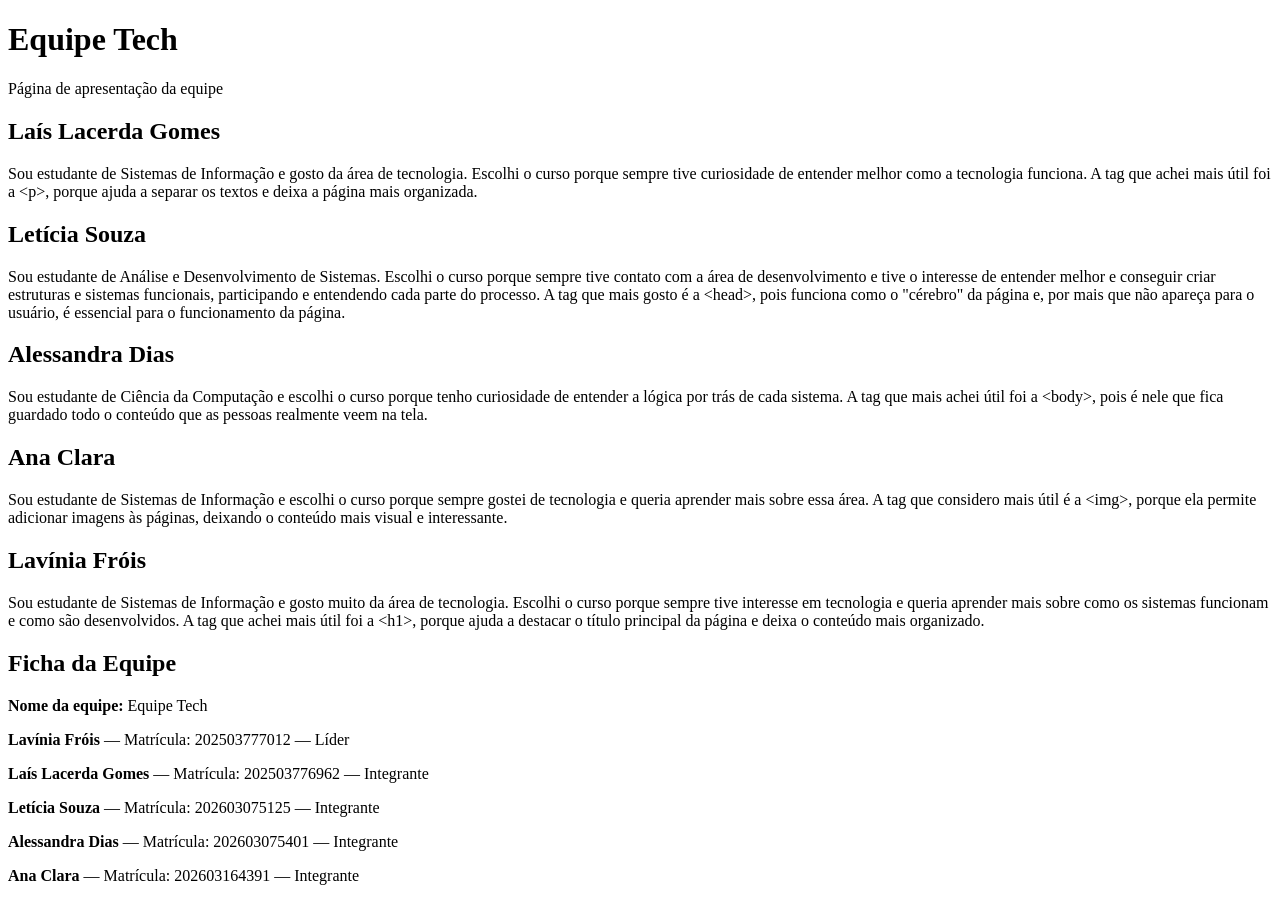
==== frontend/index.html @ a51da6d5 "Add HTML structure for team presentation page This file contains the HTML structure for the 'Equipe " ====
<!DOCTYPE html>
<html lang="pt-BR">
<head>
    <meta charset="UTF-8">
    <title>Equipe Tech</title>
</head>

<body>

    <header>
        <h1>Equipe Tech</h1>
        <p>Página de apresentação da equipe</p>
    </header>

    <main>

        <section>
            <h2>Laís Lacerda Gomes</h2>
            <p>
                Sou estudante de Sistemas de Informação e gosto da área de tecnologia.
                Escolhi o curso porque sempre tive curiosidade de entender melhor como
                a tecnologia funciona. A tag que achei mais útil foi a &lt;p&gt;, porque
                ajuda a separar os textos e deixa a página mais organizada.
            </p>
        </section>

        <section>
            <h2>Letícia Souza</h2>
            <p>
                Sou estudante de Análise e Desenvolvimento de Sistemas. Escolhi o curso
                porque sempre tive contato com a área de desenvolvimento e tive o interesse
                de entender melhor e conseguir criar estruturas e sistemas funcionais,
                participando e entendendo cada parte do processo. A tag que mais gosto é
                a &lt;head&gt;, pois funciona como o "cérebro" da página e, por mais que
                não apareça para o usuário, é essencial para o funcionamento da página.
            </p>
        </section>

        <section>
            <h2>Alessandra Dias</h2>
            <p>
                Sou estudante de Ciência da Computação e escolhi o curso porque tenho
                curiosidade de entender a lógica por trás de cada sistema. A tag que
                mais achei útil foi a &lt;body&gt;, pois é nele que fica guardado todo
                o conteúdo que as pessoas realmente veem na tela.
            </p>
        </section>

        <section>
            <h2>Ana Clara</h2>
            <p>
                Sou estudante de Sistemas de Informação e escolhi o curso porque sempre
                gostei de tecnologia e queria aprender mais sobre essa área. A tag que
                considero mais útil é a &lt;img&gt;, porque ela permite adicionar imagens
                às páginas, deixando o conteúdo mais visual e interessante.
            </p>
        </section>

        <section>
            <h2>Lavínia Fróis</h2>
            <p>
                Sou estudante de Sistemas de Informação e gosto muito da área de tecnologia.
                Escolhi o curso porque sempre tive interesse em tecnologia e queria aprender
                mais sobre como os sistemas funcionam e como são desenvolvidos. A tag que
                achei mais útil foi a &lt;h1&gt;, porque ajuda a destacar o título principal
                da página e deixa o conteúdo mais organizado.
            </p>
        </section>

    </main>

    <footer>
        <h2>Ficha da Equipe</h2>

        <p><strong>Nome da equipe:</strong> Equipe Tech</p>

        <p>
            <strong>Lavínia Fróis</strong> — Matrícula: 202503777012 — Líder
        </p>

        <p>
            <strong>Laís Lacerda Gomes</strong> — Matrícula: 202503776962 — Integrante
        </p>

        <p>
            <strong>Letícia Souza</strong> — Matrícula: 202603075125 — Integrante
        </p>

        <p>
            <strong>Alessandra Dias</strong> — Matrícula: 202603075401 — Integrante
        </p>

        <p>
            <strong>Ana Clara</strong> — Matrícula: 202603164391 — Integrante
        </p>

    </footer>

</body>
</html>
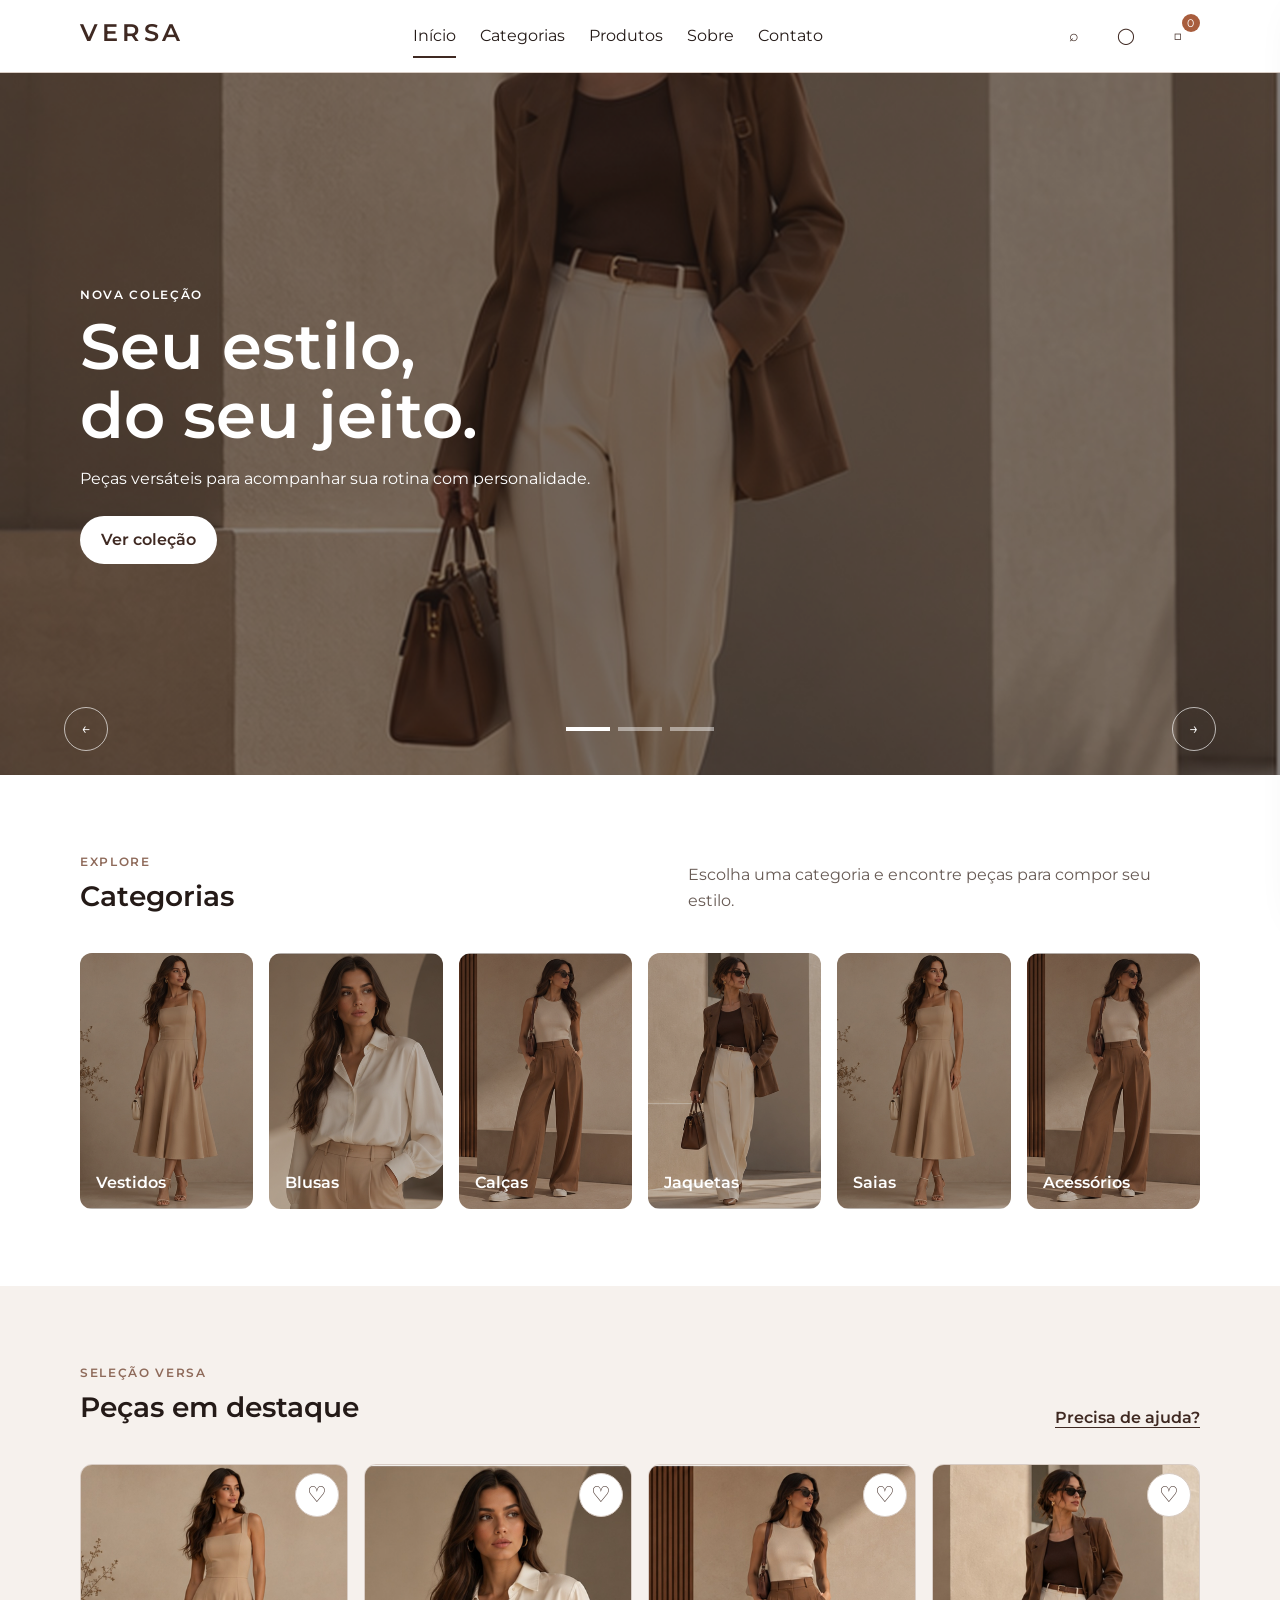
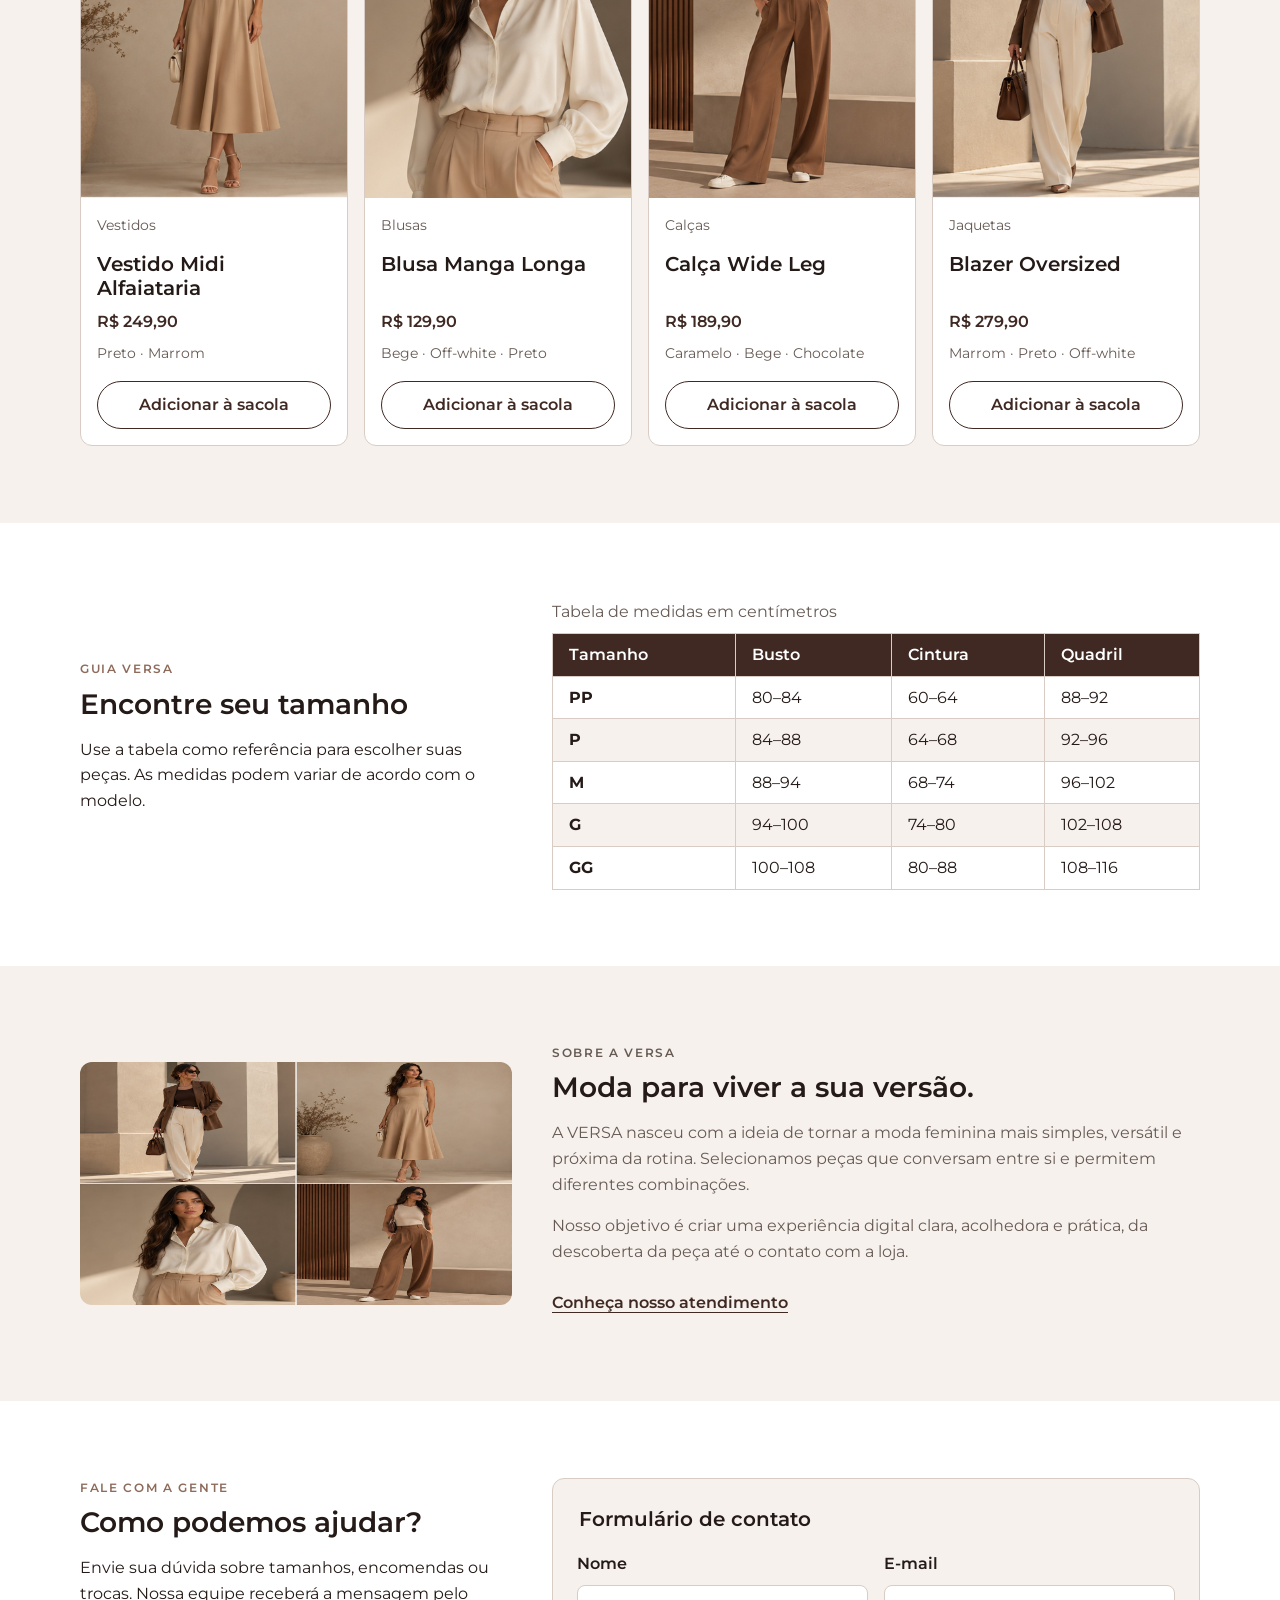
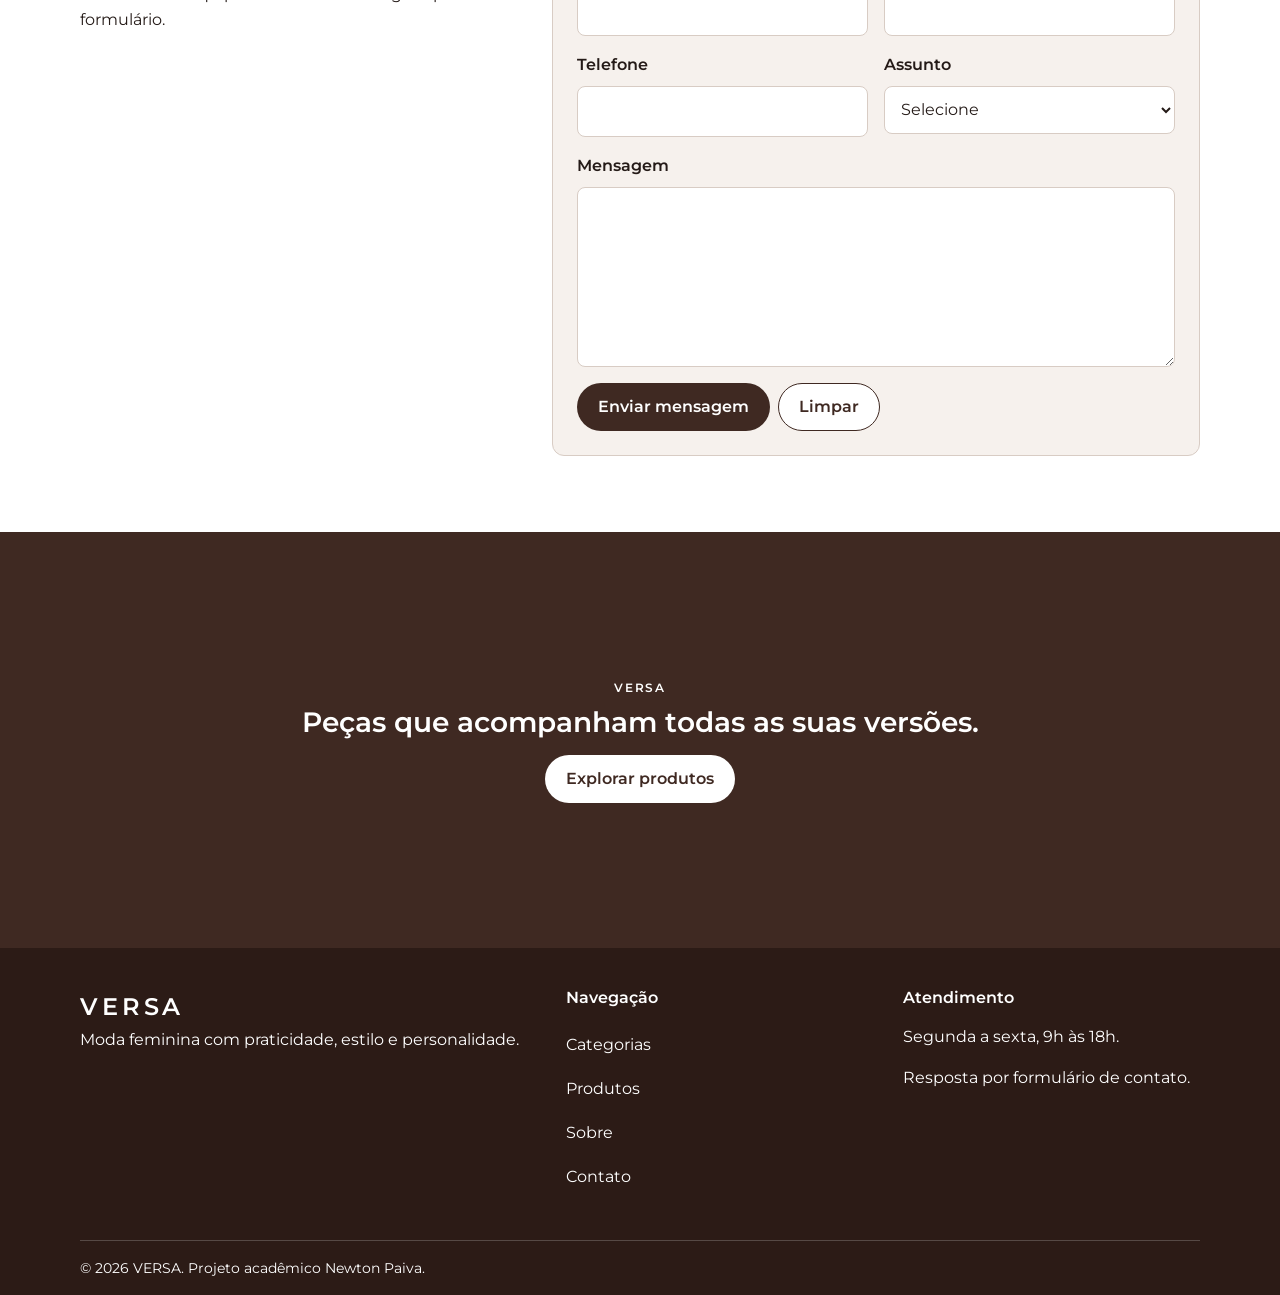
==== commit 7fecd8d9: "Adiciona projeto VERSA completo" ====
--- a/frontend/index.html
+++ b/frontend/index.html
@@ -2,99 +2,505 @@
 <html lang="pt-BR">
 <head>
     <meta charset="UTF-8">
-    <title>Equipe Tech</title>
+    <meta name="viewport" content="width=device-width, initial-scale=1.0">
+    <meta name="description" content="VERSA — loja virtual de moda feminina com peças selecionadas para diferentes estilos e ocasiões.">
+    <title>VERSA | Moda feminina</title>
+
+    <link rel="preconnect" href="https://fonts.googleapis.com">
+    <link rel="preconnect" href="https://fonts.gstatic.com" crossorigin>
+    <link href="https://fonts.googleapis.com/css2?family=Montserrat:wght@400;600&display=swap" rel="stylesheet">
+    <link rel="stylesheet" href="css/estilo.css">
+    <!-- <link rel="stylesheet" href="css/tema-noite.css"> -->
 </head>
-
 <body>
-
-    <header>
-        <h1>Equipe Tech</h1>
-        <p>Página de apresentação da equipe</p>
+    <a class="skip-link" href="#conteudo">Pular para o conteúdo</a>
+
+    <header class="site-header">
+        <div class="container header-inner">
+            <a class="logo" href="#inicio" aria-label="VERSA, voltar ao início">VERSA</a>
+
+            <button class="menu-toggle" type="button" aria-expanded="false" aria-controls="menu-principal" aria-label="Abrir menu">
+                <span></span>
+                <span></span>
+                <span></span>
+            </button>
+
+            <nav id="menu-principal" class="main-nav" aria-label="Navegação principal">
+                <a class="nav-link active" href="#inicio">Início</a>
+                <a class="nav-link" href="#categorias">Categorias</a>
+                <a class="nav-link" href="#produtos">Produtos</a>
+                <a class="nav-link" href="#sobre">Sobre</a>
+                <a class="nav-link" href="#contato">Contato</a>
+            </nav>
+
+            <div class="header-actions">
+                <button class="icon-button" id="search-button" type="button" aria-label="Abrir busca" aria-expanded="false">
+                    <span aria-hidden="true">⌕</span>
+                </button>
+                <button class="icon-button" id="account-button" type="button" aria-label="Abrir área do cliente" aria-expanded="false">
+                    <span aria-hidden="true">◯</span>
+                </button>
+                <button class="bag-button" type="button" aria-label="Abrir sacola">
+                    <span aria-hidden="true">□</span>
+                    <span class="bag-count" aria-live="polite">0</span>
+                </button>
+            </div>
+        </div>
+
+        <div class="search-panel" id="search-panel" hidden>
+            <div class="container search-inner">
+                <label for="busca">Buscar produtos</label>
+                <div class="search-control">
+                    <input id="busca" type="search" placeholder="Digite o nome de uma peça">
+                    <button class="button button-primary" id="search-submit" type="button">Buscar</button>
+                </div>
+                <p id="search-message" class="form-message" aria-live="polite"></p>
+            </div>
+        </div>
     </header>
 
-    <main>
-
-        <section>
-            <h2>Laís Lacerda Gomes</h2>
-            <p>
-                Sou estudante de Sistemas de Informação e gosto da área de tecnologia.
-                Escolhi o curso porque sempre tive curiosidade de entender melhor como
-                a tecnologia funciona. A tag que achei mais útil foi a &lt;p&gt;, porque
-                ajuda a separar os textos e deixa a página mais organizada.
-            </p>
-        </section>
-
-        <section>
-            <h2>Letícia Souza</h2>
-            <p>
-                Sou estudante de Análise e Desenvolvimento de Sistemas. Escolhi o curso
-                porque sempre tive contato com a área de desenvolvimento e tive o interesse
-                de entender melhor e conseguir criar estruturas e sistemas funcionais,
-                participando e entendendo cada parte do processo. A tag que mais gosto é
-                a &lt;head&gt;, pois funciona como o "cérebro" da página e, por mais que
-                não apareça para o usuário, é essencial para o funcionamento da página.
-            </p>
-        </section>
-
-        <section>
-            <h2>Alessandra Dias</h2>
-            <p>
-                Sou estudante de Ciência da Computação e escolhi o curso porque tenho
-                curiosidade de entender a lógica por trás de cada sistema. A tag que
-                mais achei útil foi a &lt;body&gt;, pois é nele que fica guardado todo
-                o conteúdo que as pessoas realmente veem na tela.
-            </p>
-        </section>
-
-        <section>
-            <h2>Ana Clara</h2>
-            <p>
-                Sou estudante de Sistemas de Informação e escolhi o curso porque sempre
-                gostei de tecnologia e queria aprender mais sobre essa área. A tag que
-                considero mais útil é a &lt;img&gt;, porque ela permite adicionar imagens
-                às páginas, deixando o conteúdo mais visual e interessante.
-            </p>
-        </section>
-
-        <section>
-            <h2>Lavínia Fróis</h2>
-            <p>
-                Sou estudante de Sistemas de Informação e gosto muito da área de tecnologia.
-                Escolhi o curso porque sempre tive interesse em tecnologia e queria aprender
-                mais sobre como os sistemas funcionam e como são desenvolvidos. A tag que
-                achei mais útil foi a &lt;h1&gt;, porque ajuda a destacar o título principal
-                da página e deixa o conteúdo mais organizado.
-            </p>
-        </section>
-
+    <main id="conteudo">
+        <section class="hero" id="inicio" aria-labelledby="hero-title">
+            <div class="hero-media">
+                <img src="img/hero-modelo.jpg" alt="Modelo usando blazer marrom em composição de moda feminina">
+            </div>
+            <div class="hero-overlay"></div>
+            <div class="container hero-content">
+                <p class="eyebrow">Nova coleção</p>
+                <h1 id="hero-title"><span>Seu estilo,</span> <span>do seu jeito.</span></h1>
+                <p>Peças versáteis para acompanhar sua rotina com personalidade.</p>
+                <a class="button button-light" href="#produtos">Ver coleção</a>
+            </div>
+            <div class="hero-controls" aria-label="Controles do destaque">
+                <button class="hero-arrow" type="button" data-slide="prev" aria-label="Slide anterior">←</button>
+                <div class="hero-indicators">
+                    <button class="indicator active" type="button" data-slide="0" aria-label="Ir para o slide 1"></button>
+                    <button class="indicator" type="button" data-slide="1" aria-label="Ir para o slide 2"></button>
+                    <button class="indicator" type="button" data-slide="2" aria-label="Ir para o slide 3"></button>
+                </div>
+                <button class="hero-arrow" type="button" data-slide="next" aria-label="Próximo slide">→</button>
+            </div>
+        </section>
+
+        <section class="section categories-section" id="categorias" aria-labelledby="categorias-title">
+            <div class="container">
+                <div class="section-heading">
+                    <div>
+                        <p class="eyebrow">Explore</p>
+                        <h2 id="categorias-title">Categorias</h2>
+                    </div>
+                    <p>Escolha uma categoria e encontre peças para compor seu estilo.</p>
+                </div>
+
+                <div class="category-list">
+                    <a class="category-card" href="#produtos">
+                        <img src="img/cat-vestidos.jpg" alt="Categoria vestidos">
+                        <span>Vestidos</span>
+                    </a>
+                    <a class="category-card" href="#produtos">
+                        <img src="img/cat-blusas.jpg" alt="Categoria blusas">
+                        <span>Blusas</span>
+                    </a>
+                    <a class="category-card" href="#produtos">
+                        <img src="img/cat-calcas.jpg" alt="Categoria calças">
+                        <span>Calças</span>
+                    </a>
+                    <a class="category-card" href="#produtos">
+                        <img src="img/cat-jaquetas.jpg" alt="Categoria jaquetas">
+                        <span>Jaquetas</span>
+                    </a>
+                    <a class="category-card" href="#produtos">
+                        <img src="img/cat-saias.jpg" alt="Categoria saias">
+                        <span>Saias</span>
+                    </a>
+                    <a class="category-card" href="#produtos">
+                        <img src="img/cat-acessorios.jpg" alt="Categoria acessórios">
+                        <span>Acessórios</span>
+                    </a>
+                </div>
+            </div>
+        </section>
+
+        <section class="section products-section" id="produtos" aria-labelledby="produtos-title">
+            <div class="container">
+                <div class="section-heading">
+                    <div>
+                        <p class="eyebrow">Seleção VERSA</p>
+                        <h2 id="produtos-title">Peças em destaque</h2>
+                    </div>
+                    <a class="text-link" href="#contato">Precisa de ajuda?</a>
+                </div>
+
+                <div class="product-grid">
+                    <article class="product-card" data-product="Vestido Midi Alfaiataria" data-price="249.90" data-colors="Preto · Marrom" data-image="img/prod-vestido-midi.jpg">
+                        <div class="product-image product-open-trigger" role="button" tabindex="0" aria-label="Ver detalhes do Vestido Midi Alfaiataria">
+                            <img src="img/prod-vestido-midi.jpg" alt="Vestido Midi Alfaiataria">
+                            <button class="favorite-button" type="button" aria-label="Adicionar Vestido Midi Alfaiataria aos favoritos" aria-pressed="false">♡</button>
+                        </div>
+                        <div class="product-info">
+                            <p class="product-category">Vestidos</p>
+                            <h3 class="product-open-trigger" tabindex="0">Vestido Midi Alfaiataria</h3>
+                            <p class="product-price">R$ 249,90</p>
+                            <p class="product-colors">Preto · Marrom</p>
+                            <button class="button button-secondary add-bag" type="button">Adicionar à sacola</button>
+                        </div>
+                    </article>
+
+                    <article class="product-card" data-product="Blusa Manga Longa" data-price="129.90" data-colors="Bege · Off-white · Preto" data-image="img/prod-blusa-manga-longa.jpg">
+                        <div class="product-image product-open-trigger" role="button" tabindex="0" aria-label="Ver detalhes da Blusa Manga Longa">
+                            <img src="img/prod-blusa-manga-longa.jpg" alt="Blusa Manga Longa">
+                            <button class="favorite-button" type="button" aria-label="Adicionar Blusa Manga Longa aos favoritos" aria-pressed="false">♡</button>
+                        </div>
+                        <div class="product-info">
+                            <p class="product-category">Blusas</p>
+                            <h3 class="product-open-trigger" tabindex="0">Blusa Manga Longa</h3>
+                            <p class="product-price">R$ 129,90</p>
+                            <p class="product-colors">Bege · Off-white · Preto</p>
+                            <button class="button button-secondary add-bag" type="button">Adicionar à sacola</button>
+                        </div>
+                    </article>
+
+                    <article class="product-card" data-product="Calça Wide Leg" data-price="189.90" data-colors="Caramelo · Bege · Chocolate" data-image="img/prod-calca-wide-leg.jpg">
+                        <div class="product-image product-open-trigger" role="button" tabindex="0" aria-label="Ver detalhes da Calça Wide Leg">
+                            <img src="img/prod-calca-wide-leg.jpg" alt="Calça Wide Leg">
+                            <button class="favorite-button" type="button" aria-label="Adicionar Calça Wide Leg aos favoritos" aria-pressed="false">♡</button>
+                        </div>
+                        <div class="product-info">
+                            <p class="product-category">Calças</p>
+                            <h3 class="product-open-trigger" tabindex="0">Calça Wide Leg</h3>
+                            <p class="product-price">R$ 189,90</p>
+                            <p class="product-colors">Caramelo · Bege · Chocolate</p>
+                            <button class="button button-secondary add-bag" type="button">Adicionar à sacola</button>
+                        </div>
+                    </article>
+
+                    <article class="product-card" data-product="Blazer Oversized" data-price="279.90" data-colors="Marrom · Preto · Off-white" data-image="img/prod-blazer-oversized.jpg">
+                        <div class="product-image product-open-trigger" role="button" tabindex="0" aria-label="Ver detalhes do Blazer Oversized">
+                            <img src="img/prod-blazer-oversized.jpg" alt="Blazer Oversized">
+                            <button class="favorite-button" type="button" aria-label="Adicionar Blazer Oversized aos favoritos" aria-pressed="false">♡</button>
+                        </div>
+                        <div class="product-info">
+                            <p class="product-category">Jaquetas</p>
+                            <h3 class="product-open-trigger" tabindex="0">Blazer Oversized</h3>
+                            <p class="product-price">R$ 279,90</p>
+                            <p class="product-colors">Marrom · Preto · Off-white</p>
+                            <button class="button button-secondary add-bag" type="button">Adicionar à sacola</button>
+                        </div>
+                    </article>
+                </div>
+
+                <p class="empty-search" id="empty-search" hidden>Nenhum produto corresponde à sua busca.</p>
+            </div>
+        </section>
+
+        <section class="section size-section" aria-labelledby="tamanhos-title">
+            <div class="container size-layout">
+                <div>
+                    <p class="eyebrow">Guia VERSA</p>
+                    <h2 id="tamanhos-title">Encontre seu tamanho</h2>
+                    <p>Use a tabela como referência para escolher suas peças. As medidas podem variar de acordo com o modelo.</p>
+                </div>
+
+                <div class="table-wrapper">
+                    <table>
+                        <caption>Tabela de medidas em centímetros</caption>
+                        <thead>
+                            <tr>
+                                <th scope="col">Tamanho</th>
+                                <th scope="col">Busto</th>
+                                <th scope="col">Cintura</th>
+                                <th scope="col">Quadril</th>
+                            </tr>
+                        </thead>
+                        <tbody>
+                            <tr>
+                                <th scope="row">PP</th>
+                                <td>80–84</td>
+                                <td>60–64</td>
+                                <td>88–92</td>
+                            </tr>
+                            <tr>
+                                <th scope="row">P</th>
+                                <td>84–88</td>
+                                <td>64–68</td>
+                                <td>92–96</td>
+                            </tr>
+                            <tr>
+                                <th scope="row">M</th>
+                                <td>88–94</td>
+                                <td>68–74</td>
+                                <td>96–102</td>
+                            </tr>
+                            <tr>
+                                <th scope="row">G</th>
+                                <td>94–100</td>
+                                <td>74–80</td>
+                                <td>102–108</td>
+                            </tr>
+                            <tr>
+                                <th scope="row">GG</th>
+                                <td>100–108</td>
+                                <td>80–88</td>
+                                <td>108–116</td>
+                            </tr>
+                        </tbody>
+                    </table>
+                </div>
+            </div>
+        </section>
+
+        <section class="section about-section" id="sobre" aria-labelledby="sobre-title">
+            <div class="container about-layout">
+                <div class="about-image">
+                    <img src="img/banner-tecido.jpg" alt="Detalhe de tecido em tons terrosos">
+                </div>
+                <div class="about-content">
+                    <p class="eyebrow">Sobre a VERSA</p>
+                    <h2 id="sobre-title">Moda para viver a sua versão.</h2>
+                    <p>A VERSA nasceu com a ideia de tornar a moda feminina mais simples, versátil e próxima da rotina. Selecionamos peças que conversam entre si e permitem diferentes combinações.</p>
+                    <p>Nosso objetivo é criar uma experiência digital clara, acolhedora e prática, da descoberta da peça até o contato com a loja.</p>
+                    <a class="text-link" href="#contato">Conheça nosso atendimento</a>
+                </div>
+            </div>
+        </section>
+
+        <section class="section contact-section" id="contato" aria-labelledby="contato-title">
+            <div class="container contact-layout">
+                <div>
+                    <p class="eyebrow">Fale com a gente</p>
+                    <h2 id="contato-title">Como podemos ajudar?</h2>
+                    <p>Envie sua dúvida sobre tamanhos, encomendas ou trocas. Nossa equipe receberá a mensagem pelo formulário.</p>
+                </div>
+
+                <form class="contact-form" action="../backend/processa-contato.php" method="POST">
+                    <fieldset>
+                        <legend>Formulário de contato</legend>
+
+                        <div class="form-grid">
+                            <div class="field">
+                                <label for="nome">Nome</label>
+                                <input id="nome" name="nome" type="text" autocomplete="name" required>
+                            </div>
+
+                            <div class="field">
+                                <label for="email">E-mail</label>
+                                <input id="email" name="email" type="email" autocomplete="email" required>
+                            </div>
+
+                            <div class="field">
+                                <label for="telefone">Telefone</label>
+                                <input id="telefone" name="telefone" type="tel" autocomplete="tel" inputmode="tel">
+                            </div>
+
+                            <div class="field">
+                                <label for="assunto">Assunto</label>
+                                <select id="assunto" name="assunto" required>
+                                    <option value="">Selecione</option>
+                                    <option value="Dúvida de tamanho">Dúvida de tamanho</option>
+                                    <option value="Encomenda">Encomenda</option>
+                                    <option value="Troca">Troca</option>
+                                    <option value="Outro">Outro</option>
+                                </select>
+                            </div>
+
+                            <div class="field field-full">
+                                <label for="mensagem">Mensagem</label>
+                                <textarea id="mensagem" name="mensagem" rows="6" required></textarea>
+                            </div>
+                        </div>
+                    </fieldset>
+
+                    <div class="form-actions">
+                        <button class="button button-primary" type="submit">Enviar mensagem</button>
+                        <button class="button button-secondary" type="reset">Limpar</button>
+                    </div>
+                </form>
+            </div>
+        </section>
+
+        <section class="brand-banner" aria-labelledby="banner-title">
+            <div class="container brand-banner-content">
+                <p class="eyebrow">VERSA</p>
+                <h2 id="banner-title">Peças que acompanham todas as suas versões.</h2>
+                <a class="button button-light" href="#produtos">Explorar produtos</a>
+            </div>
+        </section>
     </main>
 
-    <footer>
-        <h2>Ficha da Equipe</h2>
-
-        <p><strong>Nome da equipe:</strong> Equipe Tech</p>
-
-        <p>
-            <strong>Lavínia Fróis</strong> — Matrícula: 202503777012 — Líder
-        </p>
-
-        <p>
-            <strong>Laís Lacerda Gomes</strong> — Matrícula: 202503776962 — Integrante
-        </p>
-
-        <p>
-            <strong>Letícia Souza</strong> — Matrícula: 202603075125 — Integrante
-        </p>
-
-        <p>
-            <strong>Alessandra Dias</strong> — Matrícula: 202603075401 — Integrante
-        </p>
-
-        <p>
-            <strong>Ana Clara</strong> — Matrícula: 202603164391 — Integrante
-        </p>
-
+    <div class="modal-backdrop" id="modal-backdrop" hidden></div>
+
+    <aside class="cart-drawer" id="cart-drawer" aria-labelledby="cart-title" aria-hidden="true">
+        <div class="drawer-header">
+            <h2 id="cart-title">Sua sacola</h2>
+            <button class="modal-close" id="close-cart" type="button" aria-label="Fechar sacola">×</button>
+        </div>
+        <div class="cart-items" id="cart-items">
+            <p class="empty-cart">Sua sacola está vazia.</p>
+        </div>
+        <div class="cart-summary">
+            <p><span>Total</span> <strong id="cart-total">R$ 0,00</strong></p>
+            <button class="button button-primary" id="checkout-button" type="button">Finalizar pedido</button>
+        </div>
+    </aside>
+
+    <div class="product-modal" id="product-modal" role="dialog" aria-modal="true" aria-labelledby="product-modal-title" hidden>
+        <div class="modal-card product-modal-card">
+            <button class="modal-close" id="close-product-modal" type="button" aria-label="Fechar detalhes">×</button>
+            <div class="product-gallery">
+                <div class="product-gallery-thumbs" id="modal-gallery-thumbs" aria-label="Fotos da peça"></div>
+                <img id="modal-product-image" src="" alt="">
+            </div>
+            <div class="product-modal-content">
+                <p class="eyebrow">Detalhes da peça</p>
+                <h2 id="product-modal-title"></h2>
+                <p class="modal-product-price" id="modal-product-price"></p>
+                <p id="modal-product-colors"></p>
+                <p class="product-detail-copy" id="modal-product-description"></p>
+                <div class="size-picker" aria-labelledby="size-picker-title">
+                    <div class="size-picker-heading">
+                        <h3 id="size-picker-title">Escolha o tamanho</h3>
+                        <button class="text-button" id="open-size-guide" type="button">Ver guia de medidas</button>
+                    </div>
+                    <div class="size-options" id="modal-size-options"></div>
+                    <p class="form-message" id="size-message" aria-live="polite"></p>
+                </div>
+                <button class="button button-primary" id="modal-add-bag" type="button">Adicionar à sacola</button>
+            </div>
+        </div>
+    </div>
+
+    <div class="checkout-modal" id="checkout-modal" role="dialog" aria-modal="true" aria-labelledby="checkout-title" hidden>
+        <div class="modal-card checkout-card">
+            <button class="modal-close" id="close-checkout-modal" type="button" aria-label="Fechar finalização do pedido">×</button>
+            <div class="account-header">
+                <p class="eyebrow">Finalização da compra</p>
+                <h2 id="checkout-title">Seus dados para entrega</h2>
+                <p>Confira o nome da cliente, endereço, CEP e escolha a forma de pagamento.</p>
+            </div>
+            <form class="checkout-form" id="checkout-form">
+                <fieldset>
+                    <legend>Dados da cliente</legend>
+                    <div class="form-grid">
+                        <div class="field field-full"><label for="checkout-name">Nome completo</label><input id="checkout-name" name="nome" type="text" autocomplete="name" required></div>
+                        <div class="field"><label for="checkout-email">E-mail</label><input id="checkout-email" name="email" type="email" autocomplete="email" required></div>
+                        <div class="field"><label for="checkout-phone">Telefone</label><input id="checkout-phone" name="telefone" type="tel" autocomplete="tel" inputmode="tel" required></div>
+                    </div>
+                </fieldset>
+                <fieldset>
+                    <legend>Endereço de entrega</legend>
+                    <div class="form-grid">
+                        <div class="field"><label for="checkout-cep">CEP</label><input id="checkout-cep" name="cep" type="text" autocomplete="postal-code" inputmode="numeric" maxlength="9" placeholder="00000-000" required></div>
+                        <div class="field"><label for="checkout-city">Cidade</label><input id="checkout-city" name="cidade" type="text" autocomplete="address-level2" required></div>
+                        <div class="field field-full"><label for="checkout-address">Endereço</label><input id="checkout-address" name="endereco" type="text" autocomplete="street-address" required></div>
+                        <div class="field"><label for="checkout-number">Número</label><input id="checkout-number" name="numero" type="text" required></div>
+                        <div class="field"><label for="checkout-complement">Complemento</label><input id="checkout-complement" name="complemento" type="text"></div>
+                        <div class="field"><label for="checkout-neighborhood">Bairro</label><input id="checkout-neighborhood" name="bairro" type="text" autocomplete="address-level3" required></div>
+                        <div class="field"><label for="checkout-state">Estado</label><select id="checkout-state" name="estado" autocomplete="address-level1" required><option value="">Selecione</option><option>AC</option><option>AL</option><option>AP</option><option>AM</option><option>BA</option><option>CE</option><option>DF</option><option>ES</option><option>GO</option><option>MA</option><option>MT</option><option>MS</option><option>MG</option><option>PA</option><option>PB</option><option>PR</option><option>PE</option><option>PI</option><option>RJ</option><option>RN</option><option>RS</option><option>RO</option><option>RR</option><option>SC</option><option>SP</option><option>SE</option><option>TO</option></select></div>
+                    </div>
+                </fieldset>
+                <fieldset>
+                    <legend>Forma de pagamento</legend>
+                    <div class="payment-options">
+                        <label class="payment-option"><input type="radio" name="pagamento" value="Pix" checked><span><strong>Pix</strong><small>Pagamento instantâneo</small></span></label>
+                        <label class="payment-option"><input type="radio" name="pagamento" value="Cartão de crédito"><span><strong>Cartão de crédito</strong><small>Até 6x sem juros</small></span></label>
+                        <label class="payment-option"><input type="radio" name="pagamento" value="Boleto bancário"><span><strong>Boleto bancário</strong><small>Prazo de compensação</small></span></label>
+                    </div>
+                    <div class="card-fields" id="card-fields" hidden>
+                        <div class="form-grid">
+                            <div class="field field-full"><label for="card-number">Número do cartão</label><input id="card-number" type="text" inputmode="numeric" autocomplete="cc-number" maxlength="19" placeholder="0000 0000 0000 0000"></div>
+                            <div class="field"><label for="card-name">Nome no cartão</label><input id="card-name" type="text" autocomplete="cc-name"></div>
+                            <div class="field"><label for="card-expiry">Validade</label><input id="card-expiry" type="text" inputmode="numeric" autocomplete="cc-exp" maxlength="5" placeholder="MM/AA"></div>
+                            <div class="field"><label for="card-cvv">CVV</label><input id="card-cvv" type="password" inputmode="numeric" autocomplete="cc-csc" maxlength="4"></div>
+                        </div>
+                    </div>
+                </fieldset>
+                <div class="checkout-summary"><div><span>Itens</span><strong id="checkout-items">0</strong></div><div><span>Total do pedido</span><strong id="checkout-total">R$ 0,00</strong></div></div>
+                <p class="form-message" id="checkout-message" aria-live="polite"></p>
+                <div class="form-actions"><button class="button button-secondary" id="back-to-cart" type="button">Voltar à sacola</button><button class="button button-primary" type="submit">Confirmar pedido</button></div>
+            </form>
+        </div>
+    </div>
+
+    <div class="account-modal" id="account-modal" role="dialog" aria-modal="true" aria-labelledby="account-title" hidden>
+        <div class="modal-card account-card">
+            <button class="modal-close" id="close-account-modal" type="button" aria-label="Fechar área do cliente">×</button>
+            <div class="account-header">
+                <p class="eyebrow">Área do cliente</p>
+                <h2 id="account-title">Entre na sua conta</h2>
+                <p id="account-welcome">Acesse seus dados ou crie uma conta VERSA.</p>
+            </div>
+
+            <div class="account-tabs" role="tablist" aria-label="Acesso à conta">
+                <button class="account-tab active" id="login-tab" type="button" role="tab" aria-selected="true" aria-controls="login-panel">Entrar</button>
+                <button class="account-tab" id="register-tab" type="button" role="tab" aria-selected="false" aria-controls="register-panel">Criar conta</button>
+            </div>
+
+            <form class="account-form" id="login-panel" role="tabpanel" aria-labelledby="login-tab">
+                <div class="field">
+                    <label for="login-email">E-mail</label>
+                    <input id="login-email" type="email" autocomplete="email" required>
+                </div>
+                <div class="field">
+                    <label for="login-password">Senha</label>
+                    <input id="login-password" type="password" autocomplete="current-password" minlength="6" required>
+                </div>
+                <p class="form-message" id="login-message" aria-live="polite"></p>
+                <button class="button button-primary" type="submit">Entrar</button>
+            </form>
+
+            <form class="account-form" id="register-panel" role="tabpanel" aria-labelledby="register-tab" hidden>
+                <div class="field">
+                    <label for="register-name">Nome</label>
+                    <input id="register-name" type="text" autocomplete="name" required>
+                </div>
+                <div class="field">
+                    <label for="register-email">E-mail</label>
+                    <input id="register-email" type="email" autocomplete="email" required>
+                </div>
+                <div class="field">
+                    <label for="register-password">Senha</label>
+                    <input id="register-password" type="password" autocomplete="new-password" minlength="6" required>
+                </div>
+                <div class="field">
+                    <label for="register-confirm">Confirmar senha</label>
+                    <input id="register-confirm" type="password" autocomplete="new-password" minlength="6" required>
+                </div>
+                <p class="form-message" id="register-message" aria-live="polite"></p>
+                <button class="button button-primary" type="submit">Criar minha conta</button>
+            </form>
+
+            <div class="account-logged" id="account-logged" hidden>
+                <p id="logged-name"></p>
+                <p class="form-message">Você está conectado à sua conta VERSA.</p>
+                <button class="button button-secondary" id="logout-button" type="button">Sair da conta</button>
+            </div>
+        </div>
+    </div>
+
+    <footer class="site-footer">
+        <div class="container footer-grid">
+            <div>
+                <a class="footer-logo" href="#inicio">VERSA</a>
+                <p>Moda feminina com praticidade, estilo e personalidade.</p>
+            </div>
+            <div>
+                <h3>Navegação</h3>
+                <a href="#categorias">Categorias</a>
+                <a href="#produtos">Produtos</a>
+                <a href="#sobre">Sobre</a>
+                <a href="#contato">Contato</a>
+            </div>
+            <div>
+                <h3>Atendimento</h3>
+                <p>Segunda a sexta, 9h às 18h.</p>
+                <p>Resposta por formulário de contato.</p>
+            </div>
+        </div>
+        <div class="container footer-bottom">
+            <p>© 2026 VERSA. Projeto acadêmico Newton Paiva.</p>
+        </div>
     </footer>
 
+    <script src="js/script.js"></script>
 </body>
 </html>
--- a/frontend/css/estilo.css
+++ b/frontend/css/estilo.css
@@ -0,0 +1,1615 @@
+/* 1. Responsável: Lavínia Fróis Almeida — variáveis, box-sizing e tema base */
+:root {
+    --principal: #3F2922;
+    --sobre-principal: #FFFFFF;
+    --apoio: #8E6A5A;
+    --realce: #A85D3D;
+    --fundo: #F6F1ED;
+    --superficie: #FFFFFF;
+    --texto: #241A17;
+    --linha: #D8CCC4;
+    --texto-fraco: #675A54;
+    --principal-escuro: #2C1B16;
+    --fonte: "Montserrat", Arial, sans-serif;
+    --e-1: 0.5rem;
+    --e-2: 1rem;
+    --e-3: 1.5rem;
+    --e-4: 2.5rem;
+    --raio: 0.75rem;
+    --sombra: 0 1rem 2.5rem rgba(36, 26, 23, 0.10);
+    --overlay: rgba(36, 26, 23, 0.55);
+}
+
+/* Contraste WCAG:
+texto/superficie 17.00:1 | texto/fundo 15.16:1
+principal/superficie 13.53:1 | sobre-principal/principal 13.53:1
+*/
+
+*, *::before, *::after {
+    box-sizing: border-box;
+}
+
+/* 2. Responsável: Ana Clara Alves Torres — tipografia */
+html {
+    scroll-behavior: smooth;
+    scroll-padding-top: 5rem;
+}
+
+body {
+    margin: 0;
+    color: var(--texto);
+    background: var(--fundo);
+    font-family: var(--fonte);
+    font-size: 1rem;
+    line-height: 1.6;
+    overflow-x: hidden;
+}
+
+h1, h2, h3 {
+    margin: 0 0 var(--e-2);
+    color: var(--texto);
+    font-weight: 600;
+    line-height: 1.22;
+    overflow-wrap: anywhere;
+}
+
+h1 { font-size: 2.5rem; }
+h2 { font-size: 1.75rem; }
+h3 { font-size: 1.25rem; }
+
+p {
+    margin: 0 0 var(--e-2);
+    overflow-wrap: anywhere;
+}
+
+a { color: inherit; }
+
+img {
+    display: block;
+    max-width: 100%;
+}
+
+button, input, select, textarea {
+    font: inherit;
+}
+
+button, a, input, select, textarea {
+    min-height: 44px;
+}
+
+[hidden] {
+    display: none !important;
+}
+
+/* 3. Responsável: Laís Lacerda Gomes — página e conteúdo */
+.container {
+    width: min(1120px, calc(100% - 2rem));
+    margin-inline: auto;
+}
+
+.section {
+    padding-block: clamp(2.5rem, 6vw, 5rem);
+}
+
+.eyebrow {
+    margin-bottom: var(--e-1);
+    color: var(--apoio);
+    font-size: 0.75rem;
+    font-weight: 600;
+    letter-spacing: 0.14em;
+    text-transform: uppercase;
+}
+
+.section-heading {
+    display: flex;
+    align-items: flex-end;
+    justify-content: space-between;
+    gap: var(--e-3);
+    margin-bottom: var(--e-3);
+}
+
+.section-heading > p {
+    max-width: 32rem;
+    color: var(--texto-fraco);
+}
+
+.text-link {
+    display: inline-flex;
+    align-items: center;
+    min-height: 44px;
+    color: var(--principal);
+    font-weight: 600;
+    text-decoration-thickness: 1px;
+    text-underline-offset: 0.25rem;
+}
+
+.text-link:hover {
+    color: var(--realce);
+}
+
+.skip-link {
+    position: fixed;
+    top: -5rem;
+    left: var(--e-2);
+    z-index: 100;
+    padding: var(--e-1) var(--e-2);
+    color: var(--sobre-principal);
+    background: var(--principal);
+}
+
+.skip-link:focus {
+    top: var(--e-1);
+}
+
+.hero {
+    position: relative;
+    min-height: min(760px, 78vh);
+    overflow: hidden;
+    color: var(--sobre-principal);
+    background: var(--principal);
+}
+
+.hero-media,
+.hero-overlay {
+    position: absolute;
+    inset: 0;
+}
+
+.hero-media img {
+    width: 100%;
+    height: 100%;
+    object-fit: cover;
+}
+
+.hero-overlay {
+    background: var(--overlay);
+}
+
+.hero-content {
+    position: relative;
+    z-index: 2;
+    display: flex;
+    min-height: min(760px, 78vh);
+    flex-direction: column;
+    align-items: flex-start;
+    justify-content: center;
+    padding-block: 6rem;
+}
+
+.hero h1 {
+    max-width: 44rem;
+    margin-bottom: var(--e-2);
+    color: var(--sobre-principal);
+    font-size: clamp(2.1rem, 6vw, 4rem);
+    line-height: 1.08;
+}
+
+.hero h1 span {
+    display: block;
+}
+
+.hero p {
+    color: var(--sobre-principal);
+}
+
+.hero-content > p:not(.eyebrow) {
+    max-width: 36rem;
+    margin-bottom: var(--e-3);
+}
+
+.hero .eyebrow {
+    color: var(--sobre-principal);
+}
+
+.button {
+    display: inline-flex;
+    align-items: center;
+    justify-content: center;
+    min-width: 44px;
+    min-height: 48px;
+    padding: 0.75rem 1.25rem;
+    border: 1px solid transparent;
+    border-radius: 999px;
+    cursor: pointer;
+    font-weight: 600;
+    line-height: 1.2;
+    text-align: center;
+    text-decoration: none;
+    transition: transform 180ms ease, background-color 180ms ease, color 180ms ease, border-color 180ms ease;
+}
+
+.button:hover {
+    transform: translateY(-2px);
+}
+
+.button-primary {
+    color: var(--sobre-principal);
+    background: var(--principal);
+}
+
+.button-primary:hover,
+.button-primary:focus-visible {
+    background: var(--principal-escuro);
+}
+
+.button-secondary {
+    color: var(--principal);
+    background: var(--superficie);
+    border-color: var(--principal);
+}
+
+.button-secondary:hover,
+.button-secondary:focus-visible {
+    color: var(--sobre-principal);
+    background: var(--principal);
+}
+
+.button-light {
+    color: var(--principal);
+    background: var(--sobre-principal);
+}
+
+.button-light:hover,
+.button-light:focus-visible {
+    background: var(--fundo);
+}
+
+.hero-controls {
+    position: absolute;
+    right: max(1rem, 5%);
+    bottom: var(--e-3);
+    left: max(1rem, 5%);
+    z-index: 3;
+    display: flex;
+    align-items: center;
+    justify-content: space-between;
+}
+
+.hero-arrow,
+.indicator {
+    min-width: 44px;
+    min-height: 44px;
+    border: 1px solid rgba(255, 255, 255, 0.65);
+    color: var(--sobre-principal);
+    background: transparent;
+    cursor: pointer;
+}
+
+.hero-arrow {
+    border-radius: 50%;
+}
+
+.hero-arrow:hover {
+    background: rgba(255, 255, 255, 0.16);
+}
+
+.hero-indicators {
+    display: flex;
+    gap: var(--e-1);
+}
+
+.indicator {
+    width: 44px;
+    height: 4px;
+    min-height: 4px;
+    padding: 0;
+    border: 0;
+    background: rgba(255, 255, 255, 0.45);
+}
+
+.indicator.active {
+    background: var(--sobre-principal);
+}
+
+.categories-section {
+    background: var(--superficie);
+}
+
+.category-list {
+    display: grid;
+    grid-template-columns: repeat(6, minmax(0, 1fr));
+    gap: var(--e-2);
+}
+
+.category-card {
+    position: relative;
+    min-width: 0;
+    min-height: 16rem;
+    overflow: hidden;
+    border-radius: var(--raio);
+    text-decoration: none;
+    background: var(--principal);
+}
+
+.category-card img {
+    width: 100%;
+    height: 100%;
+    min-height: 16rem;
+    object-fit: cover;
+    transition: transform 250ms ease;
+}
+
+.category-card::after {
+    position: absolute;
+    inset: 0;
+    content: "";
+    background: rgba(36, 26, 23, 0.28);
+}
+
+.category-card span {
+    position: absolute;
+    right: var(--e-2);
+    bottom: var(--e-2);
+    left: var(--e-2);
+    z-index: 1;
+    color: var(--sobre-principal);
+    font-weight: 600;
+    line-height: 1.25;
+}
+
+.category-card:hover img {
+    transform: scale(1.05);
+}
+
+.products-section {
+    background: var(--fundo);
+}
+
+.product-grid {
+    display: grid;
+    grid-template-columns: repeat(4, minmax(0, 1fr));
+    gap: var(--e-2);
+}
+
+.product-card {
+    min-width: 0;
+    overflow: hidden;
+    border: 1px solid var(--linha);
+    border-radius: var(--raio);
+    background: var(--superficie);
+    transition: transform 180ms ease, box-shadow 180ms ease;
+}
+
+.product-card:hover {
+    transform: translateY(-5px);
+    box-shadow: var(--sombra);
+}
+
+.product-card[hidden] {
+    display: none;
+}
+
+.product-image {
+    position: relative;
+    overflow: hidden;
+    aspect-ratio: 4 / 5;
+    background: var(--apoio);
+}
+
+.product-image img {
+    width: 100%;
+    height: 100%;
+    object-fit: cover;
+    transition: transform 250ms ease;
+}
+
+.product-card:hover .product-image img {
+    transform: scale(1.04);
+}
+
+.favorite-button {
+    position: absolute;
+    top: var(--e-1);
+    right: var(--e-1);
+    display: grid;
+    width: 44px;
+    height: 44px;
+    min-height: 44px;
+    place-items: center;
+    border: 1px solid var(--linha);
+    border-radius: 50%;
+    color: var(--principal);
+    background: var(--superficie);
+    cursor: pointer;
+    font-size: 1.4rem;
+}
+
+.favorite-button.active {
+    color: var(--sobre-principal);
+    background: var(--principal);
+}
+
+.product-info {
+    display: flex;
+    min-height: 245px;
+    flex-direction: column;
+    padding: var(--e-2);
+}
+
+.product-info h3 {
+    min-height: 3.05rem;
+    margin-bottom: var(--e-1);
+}
+
+.product-category,
+.product-colors {
+    color: var(--texto-fraco);
+    font-size: 0.875rem;
+}
+
+.product-price {
+    margin-bottom: var(--e-1);
+    color: var(--principal);
+    font-weight: 600;
+}
+
+.product-info .button {
+    width: 100%;
+    margin-top: auto;
+}
+
+.empty-search {
+    margin-top: var(--e-2);
+    padding: var(--e-2);
+    border: 1px solid var(--linha);
+    background: var(--superficie);
+}
+
+.size-section {
+    background: var(--superficie);
+}
+
+.size-layout,
+.about-layout,
+.contact-layout {
+    display: grid;
+    grid-template-columns: minmax(0, 0.8fr) minmax(0, 1.2fr);
+    align-items: center;
+    gap: var(--e-4);
+}
+
+.table-wrapper {
+    min-width: 0;
+    overflow-x: auto;
+}
+
+table {
+    width: 100%;
+    border-collapse: collapse;
+    background: var(--superficie);
+}
+
+caption {
+    margin-bottom: var(--e-1);
+    color: var(--texto-fraco);
+    text-align: left;
+}
+
+th,
+td {
+    padding: var(--e-1) var(--e-2);
+    border: 1px solid var(--linha);
+    text-align: left;
+}
+
+thead th {
+    color: var(--sobre-principal);
+    background: var(--principal);
+    font-weight: 600;
+}
+
+tbody tr:nth-child(even) {
+    background: var(--fundo);
+}
+
+tbody tr:hover {
+    background: var(--fundo);
+}
+
+.about-section {
+    background: var(--fundo);
+}
+
+.about-image {
+    overflow: hidden;
+    border-radius: var(--raio);
+}
+
+.about-image img {
+    width: 100%;
+    aspect-ratio: 16 / 9;
+    object-fit: cover;
+}
+
+.about-content p {
+    color: var(--texto-fraco);
+}
+
+.contact-section {
+    background: var(--superficie);
+}
+
+.contact-layout {
+    align-items: start;
+}
+
+.contact-form {
+    min-width: 0;
+    padding: var(--e-3);
+    border: 1px solid var(--linha);
+    border-radius: var(--raio);
+    background: var(--fundo);
+}
+
+fieldset {
+    min-width: 0;
+    margin: 0;
+    padding: 0;
+    border: 0;
+}
+
+legend {
+    margin-bottom: var(--e-2);
+    font-size: 1.25rem;
+    font-weight: 600;
+}
+
+.form-grid {
+    display: grid;
+    grid-template-columns: repeat(2, minmax(0, 1fr));
+    gap: var(--e-2);
+}
+
+.field {
+    display: flex;
+    min-width: 0;
+    flex-direction: column;
+    gap: var(--e-1);
+}
+
+.field-full {
+    grid-column: 1 / -1;
+}
+
+label {
+    font-weight: 600;
+}
+
+input[type="text"],
+input[type="email"],
+input[type="tel"],
+input[type="search"],
+select,
+textarea {
+    width: 100%;
+    min-height: 48px;
+    padding: 0.75rem;
+    border: 1px solid var(--linha);
+    border-radius: 0.5rem;
+    color: var(--texto);
+    background: var(--superficie);
+}
+
+textarea {
+    min-height: 140px;
+    resize: vertical;
+}
+
+input::placeholder,
+textarea::placeholder {
+    color: var(--texto-fraco);
+}
+
+.form-actions {
+    display: flex;
+    flex-wrap: wrap;
+    gap: var(--e-1);
+    margin-top: var(--e-2);
+}
+
+.form-message {
+    min-height: 1.6em;
+    margin-top: var(--e-1);
+    color: var(--texto-fraco);
+}
+
+.brand-banner {
+    min-height: 26rem;
+    display: grid;
+    place-items: center;
+    color: var(--sobre-principal);
+    background: var(--principal);
+}
+
+.brand-banner-content {
+    padding-block: var(--e-4);
+    text-align: center;
+}
+
+.brand-banner h2 {
+    max-width: 46rem;
+    margin-inline: auto;
+    color: var(--sobre-principal);
+}
+
+.brand-banner .eyebrow {
+    color: var(--sobre-principal);
+}
+
+/* 4. Responsável: Laís Lacerda Gomes — cabeçalho e menu */
+.site-header {
+    position: sticky;
+    top: 0;
+    z-index: 50;
+    border-bottom: 1px solid var(--linha);
+    background: var(--superficie);
+}
+
+.header-inner {
+    display: flex;
+    min-height: 72px;
+    align-items: center;
+    justify-content: space-between;
+    gap: var(--e-2);
+}
+
+.logo,
+.footer-logo {
+    flex: 0 0 auto;
+    color: var(--principal);
+    font-size: 1.5rem;
+    font-weight: 600;
+    letter-spacing: 0.16em;
+    text-decoration: none;
+}
+
+.main-nav {
+    display: flex;
+    min-width: 0;
+    align-items: center;
+    justify-content: center;
+    gap: clamp(0.5rem, 2vw, 1.5rem);
+}
+
+.nav-link {
+    position: relative;
+    display: inline-flex;
+    align-items: center;
+    min-height: 44px;
+    color: var(--texto);
+    text-decoration: none;
+    white-space: nowrap;
+}
+
+.nav-link::after {
+    position: absolute;
+    right: 0;
+    bottom: 0;
+    left: 0;
+    height: 2px;
+    content: "";
+    background: var(--principal);
+    transform: scaleX(0);
+    transition: transform 180ms ease;
+}
+
+.nav-link:hover::after,
+.nav-link.active::after {
+    transform: scaleX(1);
+}
+
+.header-actions {
+    display: flex;
+    flex: 0 0 auto;
+    align-items: center;
+    gap: var(--e-1);
+}
+
+.icon-button,
+.bag-button {
+    position: relative;
+    display: grid;
+    width: 44px;
+    height: 44px;
+    place-items: center;
+    border: 0;
+    color: var(--principal);
+    background: transparent;
+    cursor: pointer;
+}
+
+.icon-button:hover,
+.bag-button:hover {
+    background: var(--fundo);
+}
+
+.bag-count {
+    position: absolute;
+    top: 0;
+    right: 0;
+    min-width: 18px;
+    min-height: 18px;
+    padding-inline: 0.2rem;
+    border-radius: 999px;
+    color: var(--sobre-principal);
+    background: var(--realce);
+    font-size: 0.7rem;
+    line-height: 18px;
+    text-align: center;
+}
+
+.menu-toggle {
+    display: none;
+    width: 44px;
+    height: 44px;
+    padding: 0.6rem;
+    border: 1px solid var(--linha);
+    border-radius: 0.5rem;
+    background: var(--superficie);
+    cursor: pointer;
+}
+
+.menu-toggle span {
+    display: block;
+    height: 2px;
+    margin-block: 5px;
+    background: var(--principal);
+}
+
+.search-panel {
+    border-top: 1px solid var(--linha);
+    background: var(--fundo);
+}
+
+.search-inner {
+    padding-block: var(--e-2);
+}
+
+.search-inner label {
+    display: block;
+    margin-bottom: var(--e-1);
+}
+
+.search-control {
+    display: flex;
+    gap: var(--e-1);
+}
+
+.search-control input {
+    flex: 1;
+}
+
+/* 5. Responsável: Alessandra Dias Werner de Jesus — tabela */
+table th {
+    vertical-align: middle;
+}
+
+/* 6. Responsável: Letícia Vieira Souza — formulário e rodapé */
+input:focus-visible,
+select:focus-visible,
+textarea:focus-visible,
+button:focus-visible,
+a:focus-visible {
+    outline: 3px solid var(--realce);
+    outline-offset: 3px;
+}
+
+.site-footer {
+    color: var(--sobre-principal);
+    background: var(--principal-escuro);
+}
+
+.footer-grid {
+    display: grid;
+    grid-template-columns: 1.5fr 1fr 1fr;
+    gap: var(--e-4);
+    padding-block: var(--e-4);
+}
+
+.site-footer h3,
+.site-footer p,
+.footer-logo {
+    color: var(--sobre-principal);
+}
+
+.site-footer h3 {
+    font-size: 1rem;
+}
+
+.site-footer a:not(.footer-logo) {
+    display: block;
+    width: fit-content;
+    min-height: 44px;
+    padding-block: 0.5rem;
+    color: var(--sobre-principal);
+    text-decoration: none;
+}
+
+.site-footer a:not(.footer-logo):hover {
+    color: var(--fundo);
+    text-decoration: underline;
+}
+
+.footer-bottom {
+    padding-block: var(--e-2);
+    border-top: 1px solid rgba(255, 255, 255, 0.2);
+}
+
+.footer-bottom p {
+    margin: 0;
+    color: var(--sobre-principal);
+    font-size: 0.875rem;
+}
+
+.site-toast {
+    position: fixed;
+    right: 1rem;
+    bottom: 1rem;
+    z-index: 100;
+    max-width: min(28rem, calc(100vw - 2rem));
+    padding: 0.9rem 1rem;
+    border-radius: 0.75rem;
+    color: var(--sobre-principal);
+    background: var(--principal);
+    box-shadow: var(--sombra);
+}
+
+@media (max-width: 1080px) {
+    .header-inner {
+        gap: 0.5rem;
+    }
+
+    .main-nav {
+        gap: 0.5rem;
+    }
+
+    .nav-link {
+        font-size: 0.875rem;
+    }
+
+    .category-list {
+        grid-template-columns: repeat(3, minmax(0, 1fr));
+    }
+}
+
+@media (max-width: 900px) {
+    .main-nav {
+        display: none;
+    }
+
+    .menu-toggle {
+        display: block;
+        order: 2;
+    }
+
+    .logo {
+        order: 1;
+        margin-right: auto;
+    }
+
+    .header-actions {
+        order: 3;
+    }
+
+    .main-nav.open {
+        position: absolute;
+        top: 72px;
+        right: 0;
+        left: 0;
+        display: flex;
+        flex-direction: column;
+        align-items: stretch;
+        gap: 0;
+        padding: var(--e-1);
+        border-top: 1px solid var(--linha);
+        background: var(--superficie);
+        box-shadow: var(--sombra);
+    }
+
+    .nav-link {
+        padding-inline: var(--e-1);
+    }
+
+    .product-grid {
+        grid-template-columns: repeat(2, minmax(0, 1fr));
+    }
+
+    .size-layout,
+    .about-layout,
+    .contact-layout {
+        grid-template-columns: 1fr;
+    }
+
+    .footer-grid {
+        grid-template-columns: repeat(2, minmax(0, 1fr));
+    }
+}
+
+@media (max-width: 650px) {
+    .container {
+        width: min(100% - 1.5rem, 1120px);
+    }
+
+    .hero,
+    .hero-content {
+        min-height: 650px;
+    }
+
+    .hero-content {
+        padding-block: 5rem;
+    }
+
+    .hero h1 {
+        font-size: clamp(2rem, 11vw, 3rem);
+    }
+
+    .section-heading {
+        align-items: flex-start;
+        flex-direction: column;
+    }
+
+    .category-list {
+        display: flex;
+        overflow-x: auto;
+        padding-bottom: var(--e-1);
+        scroll-snap-type: x mandatory;
+        scrollbar-width: thin;
+    }
+
+    .category-card {
+        flex: 0 0 11rem;
+        scroll-snap-align: start;
+    }
+
+    .product-grid {
+        grid-template-columns: 1fr;
+    }
+
+    .form-grid {
+        grid-template-columns: 1fr;
+    }
+
+    .field-full {
+        grid-column: auto;
+    }
+
+    .search-control {
+        flex-direction: column;
+    }
+
+    .footer-grid {
+        grid-template-columns: 1fr;
+        gap: var(--e-3);
+    }
+
+    .hero-arrow {
+        display: none;
+    }
+}
+
+@media (max-width: 430px) {
+    .header-inner {
+        min-height: 64px;
+    }
+
+    .header-actions {
+        gap: 0;
+    }
+
+    .main-nav.open {
+        top: 64px;
+    }
+
+    .hero,
+    .hero-content {
+        min-height: 620px;
+    }
+
+    .hero-content {
+        justify-content: flex-start;
+        padding-top: 7rem;
+    }
+
+    .hero-controls {
+        right: 1rem;
+        bottom: 1rem;
+        left: 1rem;
+        justify-content: center;
+    }
+
+    .hero-indicators {
+        width: 100%;
+        justify-content: center;
+    }
+
+    .contact-form {
+        padding: var(--e-2);
+    }
+
+    .form-actions .button {
+        width: 100%;
+    }
+}
+
+@media (prefers-reduced-motion: reduce) {
+    html {
+        scroll-behavior: auto;
+    }
+
+    *,
+    *::before,
+    *::after {
+        scroll-behavior: auto !important;
+        transition-duration: 0.01ms !important;
+        animation-duration: 0.01ms !important;
+        animation-iteration-count: 1 !important;
+    }
+}
+
+
+/* 6. Responsável: Alessandra Dias Werner — modais, sacola, conta e interações finais */
+.modal-open {
+    overflow: hidden;
+}
+
+.modal-backdrop {
+    position: fixed;
+    inset: 0;
+    z-index: 105;
+    background: var(--overlay);
+}
+
+.cart-drawer {
+    position: fixed;
+    top: 0;
+    right: 0;
+    z-index: 110;
+    display: flex;
+    width: min(28rem, 100%);
+    height: 100dvh;
+    flex-direction: column;
+    background: var(--superficie);
+    box-shadow: var(--sombra);
+    transform: translateX(105%);
+    transition: transform 220ms ease;
+}
+
+.cart-drawer.open {
+    transform: translateX(0);
+}
+
+.drawer-header {
+    display: flex;
+    align-items: center;
+    justify-content: space-between;
+    gap: var(--e-2);
+    padding: var(--e-3);
+    border-bottom: 1px solid var(--linha);
+}
+
+.drawer-header h2 {
+    margin: 0;
+}
+
+.modal-close {
+    display: inline-grid;
+    width: 44px;
+    height: 44px;
+    min-height: 44px;
+    place-items: center;
+    padding: 0;
+    border: 1px solid var(--linha);
+    border-radius: 50%;
+    color: var(--texto);
+    background: var(--superficie);
+    cursor: pointer;
+    font-size: 1.5rem;
+    line-height: 1;
+}
+
+.modal-close:hover,
+.modal-close:focus-visible {
+    color: var(--sobre-principal);
+    background: var(--principal);
+}
+
+.cart-items {
+    flex: 1;
+    overflow-y: auto;
+    padding: var(--e-2);
+}
+
+.empty-cart {
+    margin: 2rem 0;
+    color: var(--texto-fraco);
+    text-align: center;
+}
+
+.cart-item {
+    position: relative;
+    display: grid;
+    grid-template-columns: 5rem 1fr auto;
+    gap: var(--e-2);
+    padding-block: var(--e-2);
+    border-bottom: 1px solid var(--linha);
+}
+
+.cart-item img {
+    width: 5rem;
+    height: 6rem;
+    object-fit: cover;
+    border-radius: var(--raio);
+}
+
+.cart-item-info h3 {
+    margin-bottom: 0.25rem;
+    font-size: 0.95rem;
+}
+
+.cart-item-info p {
+    margin-bottom: var(--e-1);
+    color: var(--principal);
+    font-weight: 600;
+}
+
+.cart-quantity {
+    display: inline-flex;
+    align-items: center;
+    gap: 0.5rem;
+    min-height: 44px;
+}
+
+.cart-quantity button {
+    width: 44px;
+    height: 44px;
+    min-height: 44px;
+    padding: 0;
+    border: 1px solid var(--linha);
+    border-radius: 50%;
+    color: var(--texto);
+    background: var(--superficie);
+    cursor: pointer;
+}
+
+.cart-quantity button:hover,
+.cart-quantity button:focus-visible {
+    color: var(--sobre-principal);
+    background: var(--principal);
+}
+
+.cart-remove {
+    width: 44px;
+    height: 44px;
+    min-height: 44px;
+    padding: 0;
+    border: 0;
+    color: var(--texto-fraco);
+    background: transparent;
+    cursor: pointer;
+    font-size: 1.25rem;
+}
+
+.cart-remove:hover,
+.cart-remove:focus-visible {
+    color: var(--realce);
+}
+
+.cart-summary {
+    padding: var(--e-3);
+    border-top: 1px solid var(--linha);
+}
+
+.cart-summary p {
+    display: flex;
+    justify-content: space-between;
+    gap: var(--e-2);
+    margin-bottom: var(--e-2);
+}
+
+.cart-summary .button {
+    width: 100%;
+}
+
+.product-modal,
+.account-modal {
+    position: fixed;
+    inset: 0;
+    z-index: 115;
+    display: grid;
+    overflow-y: auto;
+    place-items: center;
+    padding: var(--e-2);
+}
+
+.modal-card {
+    position: relative;
+    width: min(100%, 34rem);
+    max-height: calc(100dvh - 2rem);
+    overflow-y: auto;
+    padding: var(--e-3);
+    border: 1px solid var(--linha);
+    border-radius: var(--raio);
+    background: var(--superficie);
+    box-shadow: var(--sombra);
+}
+
+.product-modal-card {
+    display: grid;
+    grid-template-columns: minmax(0, 0.9fr) minmax(0, 1fr);
+    align-items: center;
+    gap: var(--e-3);
+}
+
+.product-modal-card > .modal-close {
+    position: absolute;
+    top: var(--e-1);
+    right: var(--e-1);
+    z-index: 2;
+}
+
+.product-modal-card > img {
+    width: 100%;
+    border-radius: var(--raio);
+    aspect-ratio: 4 / 5;
+    object-fit: cover;
+}
+
+.product-modal-content h2 {
+    margin-bottom: var(--e-2);
+}
+
+.modal-product-price {
+    color: var(--principal);
+    font-size: 1.25rem;
+    font-weight: 600;
+}
+
+.account-modal {
+    z-index: 116;
+}
+
+.account-card {
+    width: min(100%, 32rem);
+}
+
+.account-header {
+    padding-right: 3rem;
+}
+
+.account-tabs {
+    display: grid;
+    grid-template-columns: 1fr 1fr;
+    gap: 0;
+    margin-block: var(--e-3);
+    border-bottom: 1px solid var(--linha);
+}
+
+.account-tab {
+    min-height: 48px;
+    border: 0;
+    border-bottom: 2px solid transparent;
+    color: var(--texto-fraco);
+    background: transparent;
+    cursor: pointer;
+    font-weight: 600;
+}
+
+.account-tab.active,
+.account-tab:hover,
+.account-tab:focus-visible {
+    color: var(--principal);
+    border-bottom-color: var(--principal);
+}
+
+.account-form {
+    display: grid;
+    gap: var(--e-2);
+}
+
+.account-form .button {
+    width: 100%;
+}
+
+.account-logged {
+    display: grid;
+    gap: var(--e-2);
+}
+
+.account-logged p:first-child {
+    margin: 0;
+    font-weight: 600;
+}
+
+.product-open-trigger {
+    cursor: pointer;
+}
+
+.product-image.product-open-trigger {
+    position: relative;
+}
+
+.product-image.product-open-trigger:focus-visible {
+    outline: 3px solid var(--realce);
+    outline-offset: 3px;
+}
+
+.product-info h3.product-open-trigger:hover {
+    color: var(--realce);
+}
+
+@media (max-width: 650px) {
+    .product-modal-card {
+        grid-template-columns: 1fr;
+    }
+
+    .product-modal-card > img {
+        max-height: 45vh;
+    }
+
+    .cart-item {
+        grid-template-columns: 4.5rem 1fr auto;
+    }
+
+    .cart-item img {
+        width: 4.5rem;
+        height: 5.5rem;
+    }
+}
+
+@media (prefers-reduced-motion: reduce) {
+    .cart-drawer {
+        transition: none;
+    }
+}
+
+/* 6. Responsável: Alessandra Dias Werner — checkout, tamanhos e pagamento */
+.checkout-modal {
+    position: fixed;
+    inset: 0;
+    z-index: 117;
+    display: grid;
+    overflow-y: auto;
+    place-items: center;
+    padding: var(--e-2);
+}
+
+.checkout-card {
+    width: min(100%, 52rem);
+}
+
+.checkout-form {
+    display: grid;
+    gap: var(--e-3);
+}
+
+.checkout-form fieldset {
+    margin: 0;
+    padding: var(--e-3);
+    border: 1px solid var(--linha);
+    border-radius: var(--raio);
+}
+
+.checkout-form legend {
+    padding-inline: var(--e-1);
+    color: var(--principal-escuro);
+    font-weight: 600;
+}
+
+.checkout-form .form-grid {
+    margin-top: var(--e-2);
+}
+
+.checkout-summary {
+    display: grid;
+    grid-template-columns: 1fr auto;
+    gap: var(--e-2);
+    padding: var(--e-3);
+    border: 1px solid var(--linha);
+    border-radius: var(--raio);
+    background: var(--fundo);
+}
+
+.checkout-summary div {
+    display: flex;
+    justify-content: space-between;
+    gap: var(--e-2);
+}
+
+.checkout-summary strong:last-child {
+    color: var(--principal-escuro);
+}
+
+.payment-options {
+    display: grid;
+    grid-template-columns: repeat(3, 1fr);
+    gap: var(--e-2);
+}
+
+.payment-option {
+    display: flex;
+    align-items: flex-start;
+    gap: var(--e-1);
+    min-height: 5rem;
+    padding: var(--e-2);
+    border: 1px solid var(--linha);
+    border-radius: var(--raio);
+    background: var(--superficie);
+    cursor: pointer;
+}
+
+.payment-option:hover,
+.payment-option:focus-within {
+    border-color: var(--principal);
+    box-shadow: 0 0 0 2px var(--principal);
+}
+
+.payment-option input {
+    width: 1.15rem;
+    height: 1.15rem;
+    margin-top: 0.15rem;
+    accent-color: var(--principal);
+}
+
+.payment-option span {
+    display: grid;
+    gap: 0.25rem;
+}
+
+.payment-option small {
+    color: var(--texto-fraco);
+}
+
+.card-fields {
+    margin-top: var(--e-2);
+}
+
+.size-picker {
+    margin-block: var(--e-2) var(--e-3);
+    padding-top: var(--e-2);
+    border-top: 1px solid var(--linha);
+}
+
+.size-picker-heading {
+    display: flex;
+    align-items: center;
+    justify-content: space-between;
+    gap: var(--e-2);
+}
+
+.size-picker-heading h3 {
+    margin: 0;
+    font-size: 1.25rem;
+}
+
+.text-button {
+    min-height: 44px;
+    padding: 0.4rem 0;
+    border: 0;
+    color: var(--principal-escuro);
+    background: transparent;
+    text-decoration: underline;
+    cursor: pointer;
+    font-weight: 600;
+}
+
+.text-button:hover,
+.text-button:focus-visible {
+    color: var(--realce);
+}
+
+.size-options {
+    display: flex;
+    flex-wrap: wrap;
+    gap: var(--e-1);
+    margin-top: var(--e-2);
+}
+
+.size-option {
+    min-width: 48px;
+    min-height: 48px;
+    padding: 0.6rem 0.9rem;
+    border: 1px solid var(--linha);
+    border-radius: var(--raio);
+    color: var(--texto);
+    background: var(--superficie);
+    cursor: pointer;
+    font-weight: 600;
+}
+
+.size-option:hover,
+.size-option:focus-visible,
+.size-option.active {
+    border-color: var(--principal);
+    color: var(--sobre-principal);
+    background: var(--principal);
+}
+
+.product-detail-copy {
+    color: var(--texto-fraco);
+}
+
+.cart-item-size {
+    color: var(--texto-fraco) !important;
+    font-size: 0.875rem;
+    font-weight: 400 !important;
+}
+
+@media (max-width: 800px) {
+    .payment-options {
+        grid-template-columns: 1fr;
+    }
+}
+
+@media (max-width: 650px) {
+    .checkout-card {
+        padding: var(--e-2);
+    }
+
+    .checkout-form fieldset {
+        padding: var(--e-2);
+    }
+
+    .checkout-summary {
+        grid-template-columns: 1fr;
+    }
+
+    .size-picker-heading {
+        align-items: flex-start;
+        flex-direction: column;
+    }
+}
+
+/* 6. Responsável: Alessandra Dias Werner — galeria com cinco fotos por peça */
+.product-gallery {
+    display: grid;
+    grid-template-columns: 4.5rem minmax(0, 1fr);
+    align-items: start;
+    gap: var(--e-2);
+}
+
+.product-gallery-thumbs {
+    display: grid;
+    gap: var(--e-1);
+}
+
+.gallery-thumb {
+    width: 4.5rem;
+    height: 5.25rem;
+    padding: 0;
+    overflow: hidden;
+    border: 1px solid var(--linha);
+    border-radius: var(--raio);
+    background: var(--superficie);
+    cursor: pointer;
+}
+
+.gallery-thumb img {
+    width: 100%;
+    height: 100%;
+    object-fit: cover;
+}
+
+.gallery-thumb:hover,
+.gallery-thumb:focus-visible,
+.gallery-thumb.active {
+    border-color: var(--principal);
+    box-shadow: 0 0 0 2px var(--principal);
+}
+
+@media (max-width: 650px) {
+    .product-gallery {
+        grid-template-columns: 1fr;
+    }
+
+    .product-gallery-thumbs {
+        display: flex;
+        overflow-x: auto;
+        padding-bottom: 0.25rem;
+    }
+
+    .gallery-thumb {
+        flex: 0 0 4.25rem;
+        width: 4.25rem;
+        height: 5rem;
+    }
+}
--- a/frontend/css/tema-noite.css
+++ b/frontend/css/tema-noite.css
@@ -0,0 +1,14 @@
+:root {
+    --principal: #B98268;
+    --sobre-principal: #181311;
+    --apoio: #C6A391;
+    --realce: #D58B67;
+    --fundo: #181311;
+    --superficie: #271F1C;
+    --texto: #F7F1ED;
+    --linha: #5A4A43;
+    --texto-fraco: #D5C6BE;
+    --principal-escuro: #D19A7D;
+    --sombra: 0 1rem 2.5rem rgba(0, 0, 0, 0.35);
+    --overlay: rgba(0, 0, 0, 0.65);
+}
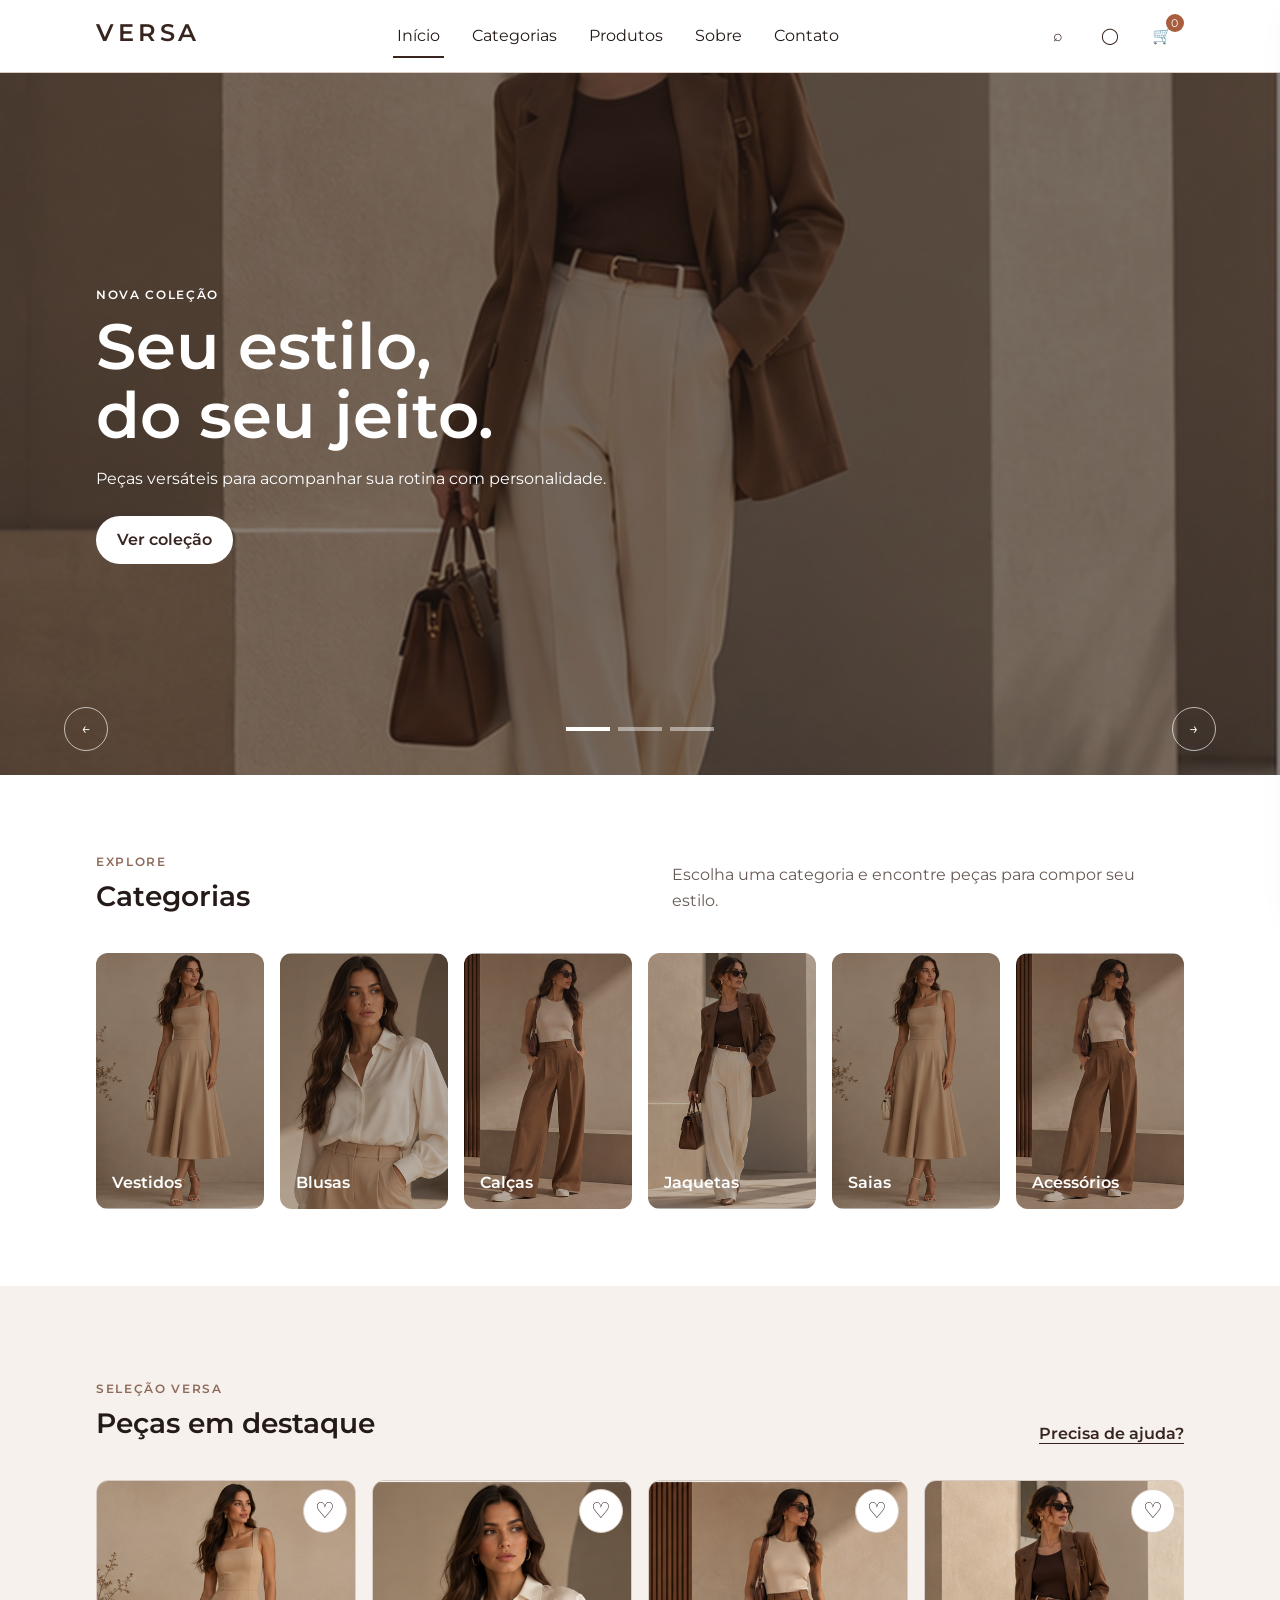
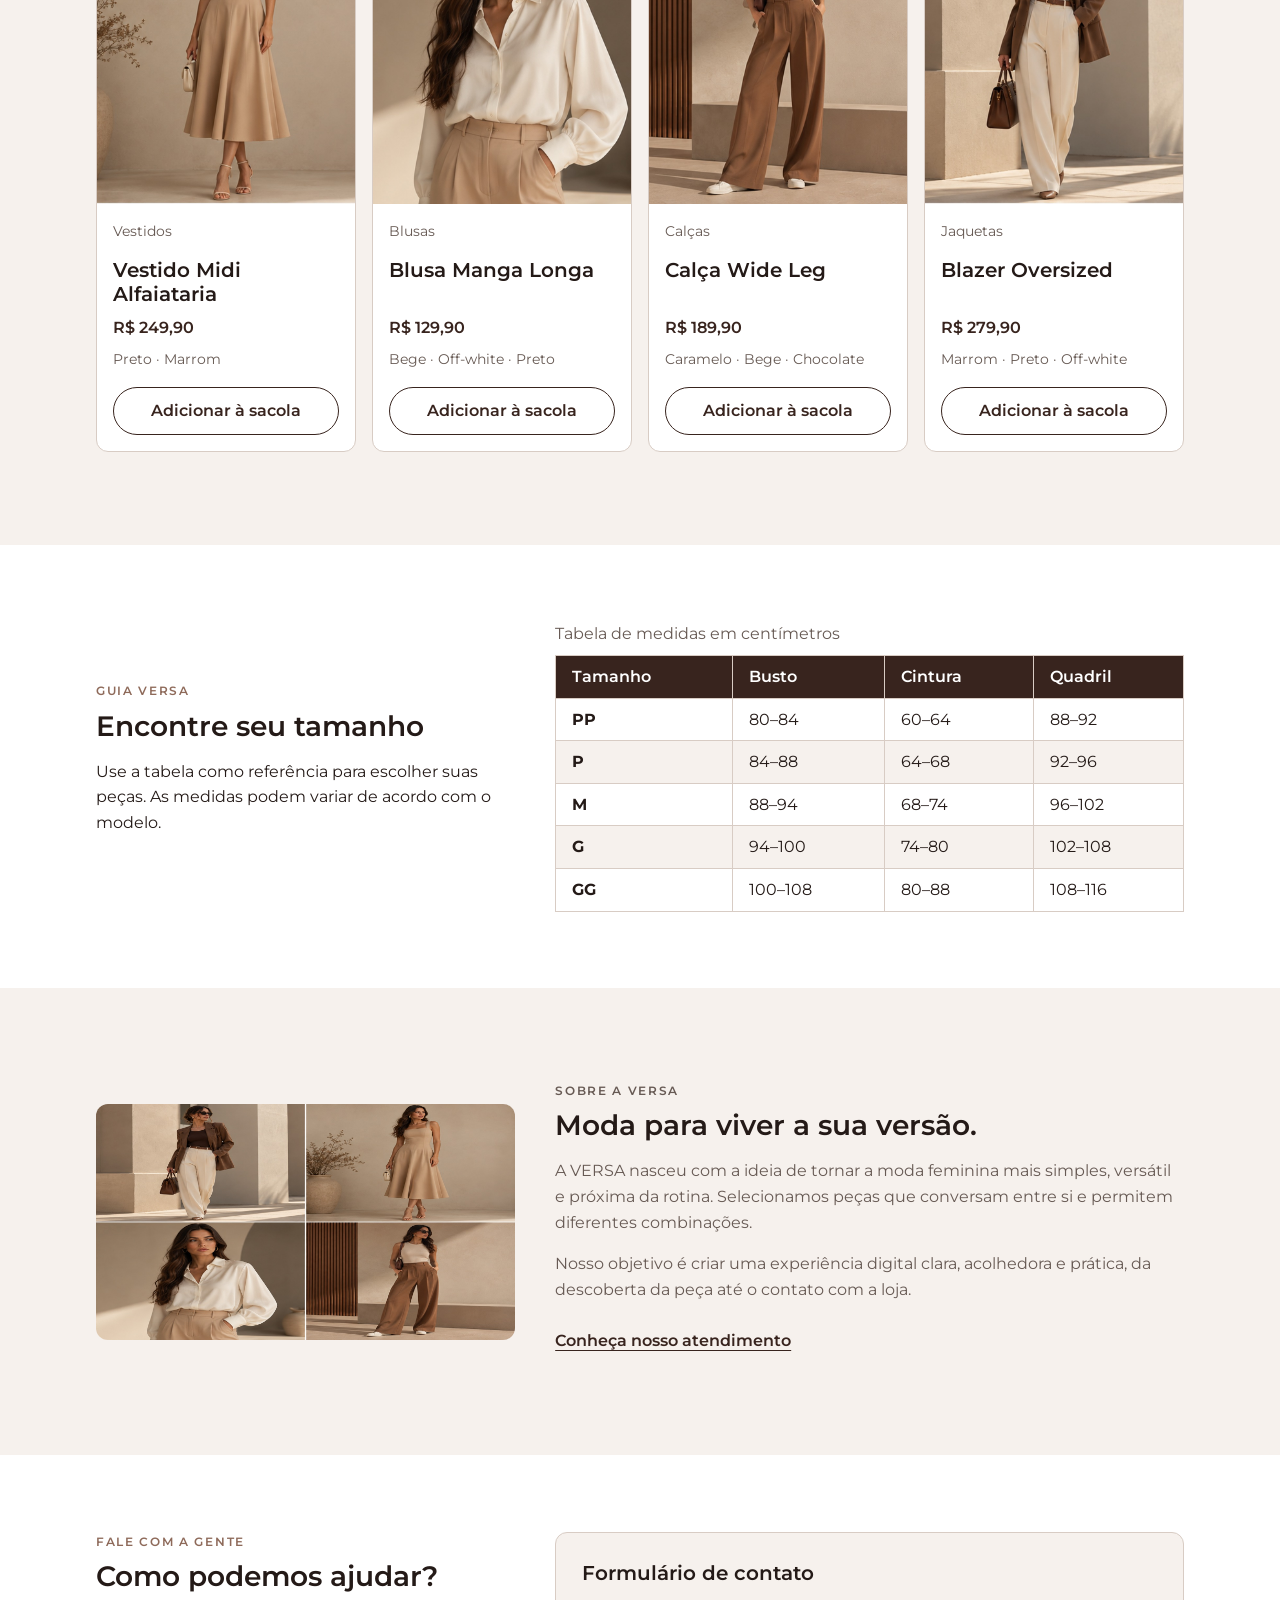
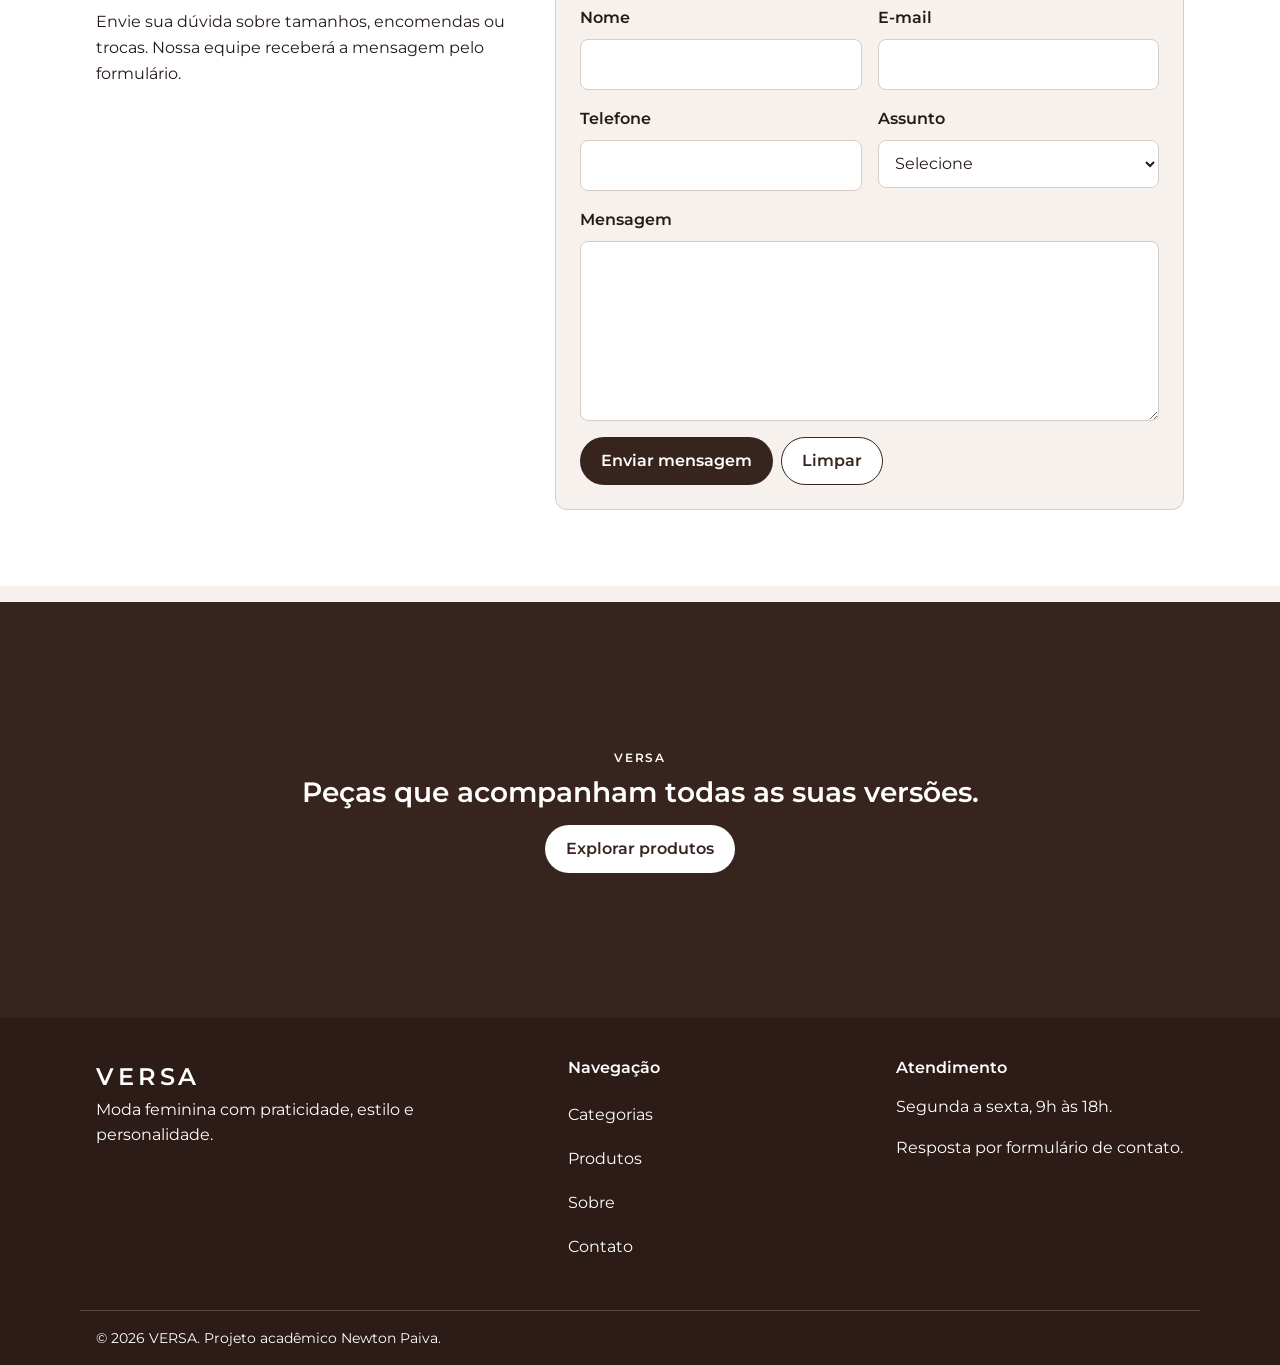
==== commit 5fbed7b9: "feat: adiciona dashboard em abas, recuperacao de senha e integracao php" ====
--- a/frontend/index.html
+++ b/frontend/index.html
@@ -41,7 +41,7 @@
                     <span aria-hidden="true">◯</span>
                 </button>
                 <button class="bag-button" type="button" aria-label="Abrir sacola">
-                    <span aria-hidden="true">□</span>
+                    <span aria-hidden="true">🛒</span>
                     <span class="bag-count" aria-live="polite">0</span>
                 </button>
             </div>
@@ -435,31 +435,36 @@
                 <button class="account-tab" id="register-tab" type="button" role="tab" aria-selected="false" aria-controls="register-panel">Criar conta</button>
             </div>
 
-            <form class="account-form" id="login-panel" role="tabpanel" aria-labelledby="login-tab">
+            <form class="account-form" id="login-panel" role="tabpanel" aria-labelledby="login-tab" action="../backend/processa-login.php" method="POST">
                 <div class="field">
                     <label for="login-email">E-mail</label>
-                    <input id="login-email" type="email" autocomplete="email" required>
+                    <input id="login-email" name="email" type="email" autocomplete="email" required>
                 </div>
                 <div class="field">
                     <label for="login-password">Senha</label>
-                    <input id="login-password" type="password" autocomplete="current-password" minlength="6" required>
-                </div>
+                    <input id="login-password" name="senha" type="password" autocomplete="current-password" minlength="6" required>
+                </div>
+                
+                <div style="text-align: right; margin-bottom: 12px;">
+                    <a href="esqueci-senha.html" style="font-size: 12px; color: #666; text-decoration: underline;">Esqueci minha senha</a>
+                </div>
+
                 <p class="form-message" id="login-message" aria-live="polite"></p>
                 <button class="button button-primary" type="submit">Entrar</button>
             </form>
 
-            <form class="account-form" id="register-panel" role="tabpanel" aria-labelledby="register-tab" hidden>
+            <form class="account-form" id="register-panel" role="tabpanel" aria-labelledby="register-tab" action="../backend/processa-cadastro.php" method="POST" hidden>
                 <div class="field">
                     <label for="register-name">Nome</label>
-                    <input id="register-name" type="text" autocomplete="name" required>
+                    <input id="register-name" name="nome" type="text" autocomplete="name" required>
                 </div>
                 <div class="field">
                     <label for="register-email">E-mail</label>
-                    <input id="register-email" type="email" autocomplete="email" required>
+                    <input id="register-email" name="email" type="email" autocomplete="email" required>
                 </div>
                 <div class="field">
                     <label for="register-password">Senha</label>
-                    <input id="register-password" type="password" autocomplete="new-password" minlength="6" required>
+                    <input id="register-password" name="senha" type="password" autocomplete="new-password" minlength="6" required>
                 </div>
                 <div class="field">
                     <label for="register-confirm">Confirmar senha</label>
@@ -470,9 +475,40 @@
             </form>
 
             <div class="account-logged" id="account-logged" hidden>
-                <p id="logged-name"></p>
-                <p class="form-message">Você está conectado à sua conta VERSA.</p>
-                <button class="button button-secondary" id="logout-button" type="button">Sair da conta</button>
+                <div class="dashboard-header" style="border-bottom: 1px solid #eee; padding-bottom: 12px; margin-bottom: 15px;">
+                    <h3 id="logged-name" style="font-size: 18px; font-weight: 600; color: #2c2c2c;">Olá, Cliente</h3>
+                    <p class="form-message" style="font-size: 13px; color: #666; margin-top: 4px;">Gerencie seus dados e acompanhe seus pedidos.</p>
+                </div>
+
+                <!-- Abas estilo Centauro -->
+                <div class="account-subtabs" style="display: flex; gap: 15px; margin-bottom: 20px; border-bottom: 1px solid #eee; padding-bottom: 8px;">
+                    <button type="button" class="subtab-btn active" onclick="switchTab('pedidos', event)" style="background: none; border: none; font-size: 13px; font-weight: 600; color: #2c2c2c; cursor: pointer; padding: 5px 0; border-bottom: 2px solid #2c2c2c;">Meus Pedidos</button>
+                    <button type="button" class="subtab-btn" onclick="switchTab('dados', event)" style="background: none; border: none; font-size: 13px; color: #666; cursor: pointer; padding: 5px 0;">Meus Dados</button>
+                </div>
+
+                <!-- Conteúdo da Aba: Pedidos -->
+                <div id="tab-pedidos" class="subtab-content">
+                    <div class="dashboard-section">
+                        <div id="lista-pedidos" class="orders-list">
+                            <div style="background: #f9f9f9; padding: 20px; border-radius: 6px; text-align: center;">
+                                <p class="empty-order" style="font-size: 13px; color: #777; margin-bottom: 8px;">Você ainda não tem pedidos recentes.</p>
+                                <a href="#produtos" style="font-size: 12px; color: #2c2c2c; text-decoration: underline;">Explorar produtos</a>
+                            </div>
+                        </div>
+                    </div>
+                </div>
+
+                <!-- Conteúdo da Aba: Dados Cadastrais -->
+                <div id="tab-dados" class="subtab-content" style="display: none;">
+                    <div style="background: #f9f9f9; padding: 15px; border-radius: 6px; font-size: 13px; color: #444; line-height: 1.6;">
+                        <p style="margin-bottom: 8px;"><strong>Nome:</strong> <span id="user-name-display">-</span></p>
+                        <p><strong>Perfil:</strong> Cliente Cadastrado VERSA</p>
+                    </div>
+                </div>
+
+                <div style="margin-top: 25px; border-top: 1px solid #eee; padding-top: 15px;">
+                    <button class="button button-secondary" id="logout-button" type="button" style="width: 100%;">Sair da conta</button>
+                </div>
             </div>
         </div>
     </div>
@@ -502,5 +538,30 @@
     </footer>
 
     <script src="js/script.js"></script>
+    <script>
+        function switchTab(tab, event) {
+            const pedidosTab = document.getElementById('tab-pedidos');
+            const dadosTab = document.getElementById('tab-dados');
+            const buttons = document.querySelectorAll('.subtab-btn');
+
+            buttons.forEach(btn => {
+                btn.style.borderBottom = 'none';
+                btn.style.color = '#666';
+                btn.style.fontWeight = '400';
+            });
+
+            if (tab === 'pedidos') {
+                pedidosTab.style.display = 'block';
+                dadosTab.style.display = 'none';
+            } else {
+                pedidosTab.style.display = 'none';
+                dadosTab.style.display = 'block';
+            }
+
+            event.target.style.borderBottom = '2px solid #2c2c2c';
+            event.target.style.color = '#2c2c2c';
+            event.target.style.fontWeight = '600';
+        }
+    </script>
 </body>
-</html>
+</html>
--- a/frontend/css/estilo.css
+++ b/frontend/css/estilo.css
@@ -1,6 +1,6 @@
 /* 1. Responsável: Lavínia Fróis Almeida — variáveis, box-sizing e tema base */
 :root {
-    --principal: #3F2922;
+    --principal: #38241E;
     --sobre-principal: #FFFFFF;
     --apoio: #8E6A5A;
     --realce: #A85D3D;
@@ -79,16 +79,19 @@
 
 [hidden] {
     display: none !important;
-}
+} 
+
 
 /* 3. Responsável: Laís Lacerda Gomes — página e conteúdo */
 .container {
     width: min(1120px, calc(100% - 2rem));
     margin-inline: auto;
+    padding-inline: 1rem;
 }
 
 .section {
     padding-block: clamp(2.5rem, 6vw, 5rem);
+    margin-bottom: 1rem;
 }
 
 .eyebrow {
@@ -676,6 +679,7 @@
     display: inline-flex;
     align-items: center;
     min-height: 44px;
+    padding-inline: 0.25rem;
     color: var(--texto);
     text-decoration: none;
     white-space: nowrap;
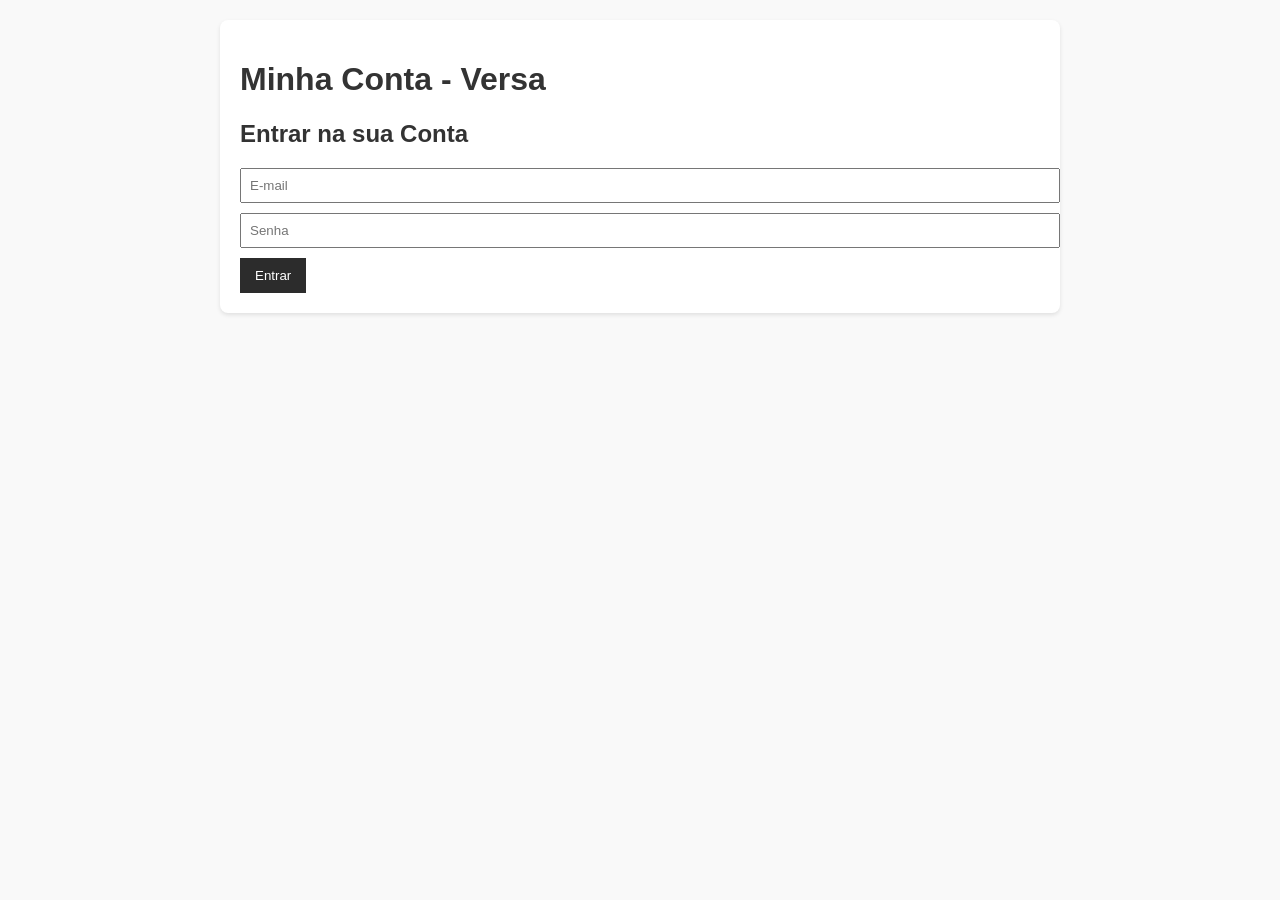
==== commit be892bc0: "feat: atualiza index com listagem dinamica de pedidos e abas de cliente" ====
--- a/frontend/index.html
+++ b/frontend/index.html
@@ -3,565 +3,151 @@
 <head>
     <meta charset="UTF-8">
     <meta name="viewport" content="width=device-width, initial-scale=1.0">
-    <meta name="description" content="VERSA — loja virtual de moda feminina com peças selecionadas para diferentes estilos e ocasiões.">
-    <title>VERSA | Moda feminina</title>
-
-    <link rel="preconnect" href="https://fonts.googleapis.com">
-    <link rel="preconnect" href="https://fonts.gstatic.com" crossorigin>
-    <link href="https://fonts.googleapis.com/css2?family=Montserrat:wght@400;600&display=swap" rel="stylesheet">
-    <link rel="stylesheet" href="css/estilo.css">
-    <!-- <link rel="stylesheet" href="css/tema-noite.css"> -->
+    <title>Versa - Minha Conta</title>
+    <style>
+        body { font-family: Arial, sans-serif; margin: 0; padding: 20px; background-color: #f9f9f9; color: #333; }
+        .container { max-width: 800px; margin: 0 auto; background: #fff; padding: 20px; border-radius: 8px; box-shadow: 0 2px 4px rgba(0,0,0,0.1); }
+        .account-tabs { display: flex; gap: 10px; margin-bottom: 20px; border-bottom: 1px solid #ddd; padding-bottom: 10px; }
+        .subtab-btn { background: none; border: none; padding: 10px 15px; cursor: pointer; font-size: 16px; color: #666; }
+        .subtab-btn.active { border-bottom: 2px solid #2c2c2c; color: #2c2c2c; font-weight: 600; }
+        .tab-content { display: none; }
+        .tab-content.active { display: block; }
+        .tabela-pedidos { width: 100%; border-collapse: collapse; margin-top: 15px; }
+        .tabela-pedidos th, .tabela-pedidos td { border: 1px solid #ddd; padding: 10px; text-align: left; }
+        .tabela-pedidos th { background-color: #f1f1f1; }
+    </style>
 </head>
 <body>
-    <a class="skip-link" href="#conteudo">Pular para o conteúdo</a>
+    <div class="container">
+        <h1>Minha Conta - Versa</h1>
 
-    <header class="site-header">
-        <div class="container header-inner">
-            <a class="logo" href="#inicio" aria-label="VERSA, voltar ao início">VERSA</a>
-
-            <button class="menu-toggle" type="button" aria-expanded="false" aria-controls="menu-principal" aria-label="Abrir menu">
-                <span></span>
-                <span></span>
-                <span></span>
-            </button>
-
-            <nav id="menu-principal" class="main-nav" aria-label="Navegação principal">
-                <a class="nav-link active" href="#inicio">Início</a>
-                <a class="nav-link" href="#categorias">Categorias</a>
-                <a class="nav-link" href="#produtos">Produtos</a>
-                <a class="nav-link" href="#sobre">Sobre</a>
-                <a class="nav-link" href="#contato">Contato</a>
-            </nav>
-
-            <div class="header-actions">
-                <button class="icon-button" id="search-button" type="button" aria-label="Abrir busca" aria-expanded="false">
-                    <span aria-hidden="true">⌕</span>
-                </button>
-                <button class="icon-button" id="account-button" type="button" aria-label="Abrir área do cliente" aria-expanded="false">
-                    <span aria-hidden="true">◯</span>
-                </button>
-                <button class="bag-button" type="button" aria-label="Abrir sacola">
-                    <span aria-hidden="true">🛒</span>
-                    <span class="bag-count" aria-live="polite">0</span>
-                </button>
+        <!-- Painel de Login (Aparece se não estiver logado) -->
+        <div id="auth-panels">
+            <div id="login-panel">
+                <h2>Entrar na sua Conta</h2>
+                <form action="../backend/processa-login.php" method="POST">
+                    <input type="email" name="email" placeholder="E-mail" required style="padding: 8px; width: 100%; margin-bottom: 10px;"><br>
+                    <input type="password" name="senha" placeholder="Senha" required style="padding: 8px; width: 100%; margin-bottom: 10px;"><br>
+                    <button type="submit" style="padding: 10px 15px; background: #2c2c2c; color: white; border: none; cursor: pointer;">Entrar</button>
+                </form>
             </div>
         </div>
 
-        <div class="search-panel" id="search-panel" hidden>
-            <div class="container search-inner">
-                <label for="busca">Buscar produtos</label>
-                <div class="search-control">
-                    <input id="busca" type="search" placeholder="Digite o nome de uma peça">
-                    <button class="button button-primary" id="search-submit" type="button">Buscar</button>
-                </div>
-                <p id="search-message" class="form-message" aria-live="polite"></p>
+        <!-- Painel do Utilizador Logado (Oculto por predefinição) -->
+        <div id="account-logged" hidden>
+            <div style="display: flex; justify-content: space-between; align-items: center;">
+                <h2 id="logged-name">Olá, Utilizador</h2>
+                <button id="logout-button" style="background: #ff4d4d; color: white; border: none; padding: 8px 12px; cursor: pointer; border-radius: 4px;">Terminar Sessão</button>
             </div>
-        </div>
-    </header>
 
-    <main id="conteudo">
-        <section class="hero" id="inicio" aria-labelledby="hero-title">
-            <div class="hero-media">
-                <img src="img/hero-modelo.jpg" alt="Modelo usando blazer marrom em composição de moda feminina">
+            <div class="account-tabs">
+                <button class="subtab-btn active" onclick="switchTab('pedidos', event)">Meus Pedidos</button>
+                <button class="subtab-btn" onclick="switchTab('dados', event)">Meus Dados</button>
             </div>
-            <div class="hero-overlay"></div>
-            <div class="container hero-content">
-                <p class="eyebrow">Nova coleção</p>
-                <h1 id="hero-title"><span>Seu estilo,</span> <span>do seu jeito.</span></h1>
-                <p>Peças versáteis para acompanhar sua rotina com personalidade.</p>
-                <a class="button button-light" href="#produtos">Ver coleção</a>
-            </div>
-            <div class="hero-controls" aria-label="Controles do destaque">
-                <button class="hero-arrow" type="button" data-slide="prev" aria-label="Slide anterior">←</button>
-                <div class="hero-indicators">
-                    <button class="indicator active" type="button" data-slide="0" aria-label="Ir para o slide 1"></button>
-                    <button class="indicator" type="button" data-slide="1" aria-label="Ir para o slide 2"></button>
-                    <button class="indicator" type="button" data-slide="2" aria-label="Ir para o slide 3"></button>
-                </div>
-                <button class="hero-arrow" type="button" data-slide="next" aria-label="Próximo slide">→</button>
-            </div>
-        </section>
 
-        <section class="section categories-section" id="categorias" aria-labelledby="categorias-title">
-            <div class="container">
-                <div class="section-heading">
-                    <div>
-                        <p class="eyebrow">Explore</p>
-                        <h2 id="categorias-title">Categorias</h2>
-                    </div>
-                    <p>Escolha uma categoria e encontre peças para compor seu estilo.</p>
-                </div>
-
-                <div class="category-list">
-                    <a class="category-card" href="#produtos">
-                        <img src="img/cat-vestidos.jpg" alt="Categoria vestidos">
-                        <span>Vestidos</span>
-                    </a>
-                    <a class="category-card" href="#produtos">
-                        <img src="img/cat-blusas.jpg" alt="Categoria blusas">
-                        <span>Blusas</span>
-                    </a>
-                    <a class="category-card" href="#produtos">
-                        <img src="img/cat-calcas.jpg" alt="Categoria calças">
-                        <span>Calças</span>
-                    </a>
-                    <a class="category-card" href="#produtos">
-                        <img src="img/cat-jaquetas.jpg" alt="Categoria jaquetas">
-                        <span>Jaquetas</span>
-                    </a>
-                    <a class="category-card" href="#produtos">
-                        <img src="img/cat-saias.jpg" alt="Categoria saias">
-                        <span>Saias</span>
-                    </a>
-                    <a class="category-card" href="#produtos">
-                        <img src="img/cat-acessorios.jpg" alt="Categoria acessórios">
-                        <span>Acessórios</span>
-                    </a>
+            <!-- Tab: Meus Pedidos -->
+            <div id="tab-pedidos" class="tab-content active">
+                <h3>Meus Pedidos</h3>
+                <div id="lista-pedidos">
+                    <p>A carregar pedidos...</p>
                 </div>
             </div>
-        </section>
 
-        <section class="section products-section" id="produtos" aria-labelledby="produtos-title">
-            <div class="container">
-                <div class="section-heading">
-                    <div>
-                        <p class="eyebrow">Seleção VERSA</p>
-                        <h2 id="produtos-title">Peças em destaque</h2>
-                    </div>
-                    <a class="text-link" href="#contato">Precisa de ajuda?</a>
-                </div>
-
-                <div class="product-grid">
-                    <article class="product-card" data-product="Vestido Midi Alfaiataria" data-price="249.90" data-colors="Preto · Marrom" data-image="img/prod-vestido-midi.jpg">
-                        <div class="product-image product-open-trigger" role="button" tabindex="0" aria-label="Ver detalhes do Vestido Midi Alfaiataria">
-                            <img src="img/prod-vestido-midi.jpg" alt="Vestido Midi Alfaiataria">
-                            <button class="favorite-button" type="button" aria-label="Adicionar Vestido Midi Alfaiataria aos favoritos" aria-pressed="false">♡</button>
-                        </div>
-                        <div class="product-info">
-                            <p class="product-category">Vestidos</p>
-                            <h3 class="product-open-trigger" tabindex="0">Vestido Midi Alfaiataria</h3>
-                            <p class="product-price">R$ 249,90</p>
-                            <p class="product-colors">Preto · Marrom</p>
-                            <button class="button button-secondary add-bag" type="button">Adicionar à sacola</button>
-                        </div>
-                    </article>
-
-                    <article class="product-card" data-product="Blusa Manga Longa" data-price="129.90" data-colors="Bege · Off-white · Preto" data-image="img/prod-blusa-manga-longa.jpg">
-                        <div class="product-image product-open-trigger" role="button" tabindex="0" aria-label="Ver detalhes da Blusa Manga Longa">
-                            <img src="img/prod-blusa-manga-longa.jpg" alt="Blusa Manga Longa">
-                            <button class="favorite-button" type="button" aria-label="Adicionar Blusa Manga Longa aos favoritos" aria-pressed="false">♡</button>
-                        </div>
-                        <div class="product-info">
-                            <p class="product-category">Blusas</p>
-                            <h3 class="product-open-trigger" tabindex="0">Blusa Manga Longa</h3>
-                            <p class="product-price">R$ 129,90</p>
-                            <p class="product-colors">Bege · Off-white · Preto</p>
-                            <button class="button button-secondary add-bag" type="button">Adicionar à sacola</button>
-                        </div>
-                    </article>
-
-                    <article class="product-card" data-product="Calça Wide Leg" data-price="189.90" data-colors="Caramelo · Bege · Chocolate" data-image="img/prod-calca-wide-leg.jpg">
-                        <div class="product-image product-open-trigger" role="button" tabindex="0" aria-label="Ver detalhes da Calça Wide Leg">
-                            <img src="img/prod-calca-wide-leg.jpg" alt="Calça Wide Leg">
-                            <button class="favorite-button" type="button" aria-label="Adicionar Calça Wide Leg aos favoritos" aria-pressed="false">♡</button>
-                        </div>
-                        <div class="product-info">
-                            <p class="product-category">Calças</p>
-                            <h3 class="product-open-trigger" tabindex="0">Calça Wide Leg</h3>
-                            <p class="product-price">R$ 189,90</p>
-                            <p class="product-colors">Caramelo · Bege · Chocolate</p>
-                            <button class="button button-secondary add-bag" type="button">Adicionar à sacola</button>
-                        </div>
-                    </article>
-
-                    <article class="product-card" data-product="Blazer Oversized" data-price="279.90" data-colors="Marrom · Preto · Off-white" data-image="img/prod-blazer-oversized.jpg">
-                        <div class="product-image product-open-trigger" role="button" tabindex="0" aria-label="Ver detalhes do Blazer Oversized">
-                            <img src="img/prod-blazer-oversized.jpg" alt="Blazer Oversized">
-                            <button class="favorite-button" type="button" aria-label="Adicionar Blazer Oversized aos favoritos" aria-pressed="false">♡</button>
-                        </div>
-                        <div class="product-info">
-                            <p class="product-category">Jaquetas</p>
-                            <h3 class="product-open-trigger" tabindex="0">Blazer Oversized</h3>
-                            <p class="product-price">R$ 279,90</p>
-                            <p class="product-colors">Marrom · Preto · Off-white</p>
-                            <button class="button button-secondary add-bag" type="button">Adicionar à sacola</button>
-                        </div>
-                    </article>
-                </div>
-
-                <p class="empty-search" id="empty-search" hidden>Nenhum produto corresponde à sua busca.</p>
-            </div>
-        </section>
-
-        <section class="section size-section" aria-labelledby="tamanhos-title">
-            <div class="container size-layout">
-                <div>
-                    <p class="eyebrow">Guia VERSA</p>
-                    <h2 id="tamanhos-title">Encontre seu tamanho</h2>
-                    <p>Use a tabela como referência para escolher suas peças. As medidas podem variar de acordo com o modelo.</p>
-                </div>
-
-                <div class="table-wrapper">
-                    <table>
-                        <caption>Tabela de medidas em centímetros</caption>
-                        <thead>
-                            <tr>
-                                <th scope="col">Tamanho</th>
-                                <th scope="col">Busto</th>
-                                <th scope="col">Cintura</th>
-                                <th scope="col">Quadril</th>
-                            </tr>
-                        </thead>
-                        <tbody>
-                            <tr>
-                                <th scope="row">PP</th>
-                                <td>80–84</td>
-                                <td>60–64</td>
-                                <td>88–92</td>
-                            </tr>
-                            <tr>
-                                <th scope="row">P</th>
-                                <td>84–88</td>
-                                <td>64–68</td>
-                                <td>92–96</td>
-                            </tr>
-                            <tr>
-                                <th scope="row">M</th>
-                                <td>88–94</td>
-                                <td>68–74</td>
-                                <td>96–102</td>
-                            </tr>
-                            <tr>
-                                <th scope="row">G</th>
-                                <td>94–100</td>
-                                <td>74–80</td>
-                                <td>102–108</td>
-                            </tr>
-                            <tr>
-                                <th scope="row">GG</th>
-                                <td>100–108</td>
-                                <td>80–88</td>
-                                <td>108–116</td>
-                            </tr>
-                        </tbody>
-                    </table>
-                </div>
-            </div>
-        </section>
-
-        <section class="section about-section" id="sobre" aria-labelledby="sobre-title">
-            <div class="container about-layout">
-                <div class="about-image">
-                    <img src="img/banner-tecido.jpg" alt="Detalhe de tecido em tons terrosos">
-                </div>
-                <div class="about-content">
-                    <p class="eyebrow">Sobre a VERSA</p>
-                    <h2 id="sobre-title">Moda para viver a sua versão.</h2>
-                    <p>A VERSA nasceu com a ideia de tornar a moda feminina mais simples, versátil e próxima da rotina. Selecionamos peças que conversam entre si e permitem diferentes combinações.</p>
-                    <p>Nosso objetivo é criar uma experiência digital clara, acolhedora e prática, da descoberta da peça até o contato com a loja.</p>
-                    <a class="text-link" href="#contato">Conheça nosso atendimento</a>
-                </div>
-            </div>
-        </section>
-
-        <section class="section contact-section" id="contato" aria-labelledby="contato-title">
-            <div class="container contact-layout">
-                <div>
-                    <p class="eyebrow">Fale com a gente</p>
-                    <h2 id="contato-title">Como podemos ajudar?</h2>
-                    <p>Envie sua dúvida sobre tamanhos, encomendas ou trocas. Nossa equipe receberá a mensagem pelo formulário.</p>
-                </div>
-
-                <form class="contact-form" action="../backend/processa-contato.php" method="POST">
-                    <fieldset>
-                        <legend>Formulário de contato</legend>
-
-                        <div class="form-grid">
-                            <div class="field">
-                                <label for="nome">Nome</label>
-                                <input id="nome" name="nome" type="text" autocomplete="name" required>
-                            </div>
-
-                            <div class="field">
-                                <label for="email">E-mail</label>
-                                <input id="email" name="email" type="email" autocomplete="email" required>
-                            </div>
-
-                            <div class="field">
-                                <label for="telefone">Telefone</label>
-                                <input id="telefone" name="telefone" type="tel" autocomplete="tel" inputmode="tel">
-                            </div>
-
-                            <div class="field">
-                                <label for="assunto">Assunto</label>
-                                <select id="assunto" name="assunto" required>
-                                    <option value="">Selecione</option>
-                                    <option value="Dúvida de tamanho">Dúvida de tamanho</option>
-                                    <option value="Encomenda">Encomenda</option>
-                                    <option value="Troca">Troca</option>
-                                    <option value="Outro">Outro</option>
-                                </select>
-                            </div>
-
-                            <div class="field field-full">
-                                <label for="mensagem">Mensagem</label>
-                                <textarea id="mensagem" name="mensagem" rows="6" required></textarea>
-                            </div>
-                        </div>
-                    </fieldset>
-
-                    <div class="form-actions">
-                        <button class="button button-primary" type="submit">Enviar mensagem</button>
-                        <button class="button button-secondary" type="reset">Limpar</button>
-                    </div>
-                </form>
-            </div>
-        </section>
-
-        <section class="brand-banner" aria-labelledby="banner-title">
-            <div class="container brand-banner-content">
-                <p class="eyebrow">VERSA</p>
-                <h2 id="banner-title">Peças que acompanham todas as suas versões.</h2>
-                <a class="button button-light" href="#produtos">Explorar produtos</a>
-            </div>
-        </section>
-    </main>
-
-    <div class="modal-backdrop" id="modal-backdrop" hidden></div>
-
-    <aside class="cart-drawer" id="cart-drawer" aria-labelledby="cart-title" aria-hidden="true">
-        <div class="drawer-header">
-            <h2 id="cart-title">Sua sacola</h2>
-            <button class="modal-close" id="close-cart" type="button" aria-label="Fechar sacola">×</button>
-        </div>
-        <div class="cart-items" id="cart-items">
-            <p class="empty-cart">Sua sacola está vazia.</p>
-        </div>
-        <div class="cart-summary">
-            <p><span>Total</span> <strong id="cart-total">R$ 0,00</strong></p>
-            <button class="button button-primary" id="checkout-button" type="button">Finalizar pedido</button>
-        </div>
-    </aside>
-
-    <div class="product-modal" id="product-modal" role="dialog" aria-modal="true" aria-labelledby="product-modal-title" hidden>
-        <div class="modal-card product-modal-card">
-            <button class="modal-close" id="close-product-modal" type="button" aria-label="Fechar detalhes">×</button>
-            <div class="product-gallery">
-                <div class="product-gallery-thumbs" id="modal-gallery-thumbs" aria-label="Fotos da peça"></div>
-                <img id="modal-product-image" src="" alt="">
-            </div>
-            <div class="product-modal-content">
-                <p class="eyebrow">Detalhes da peça</p>
-                <h2 id="product-modal-title"></h2>
-                <p class="modal-product-price" id="modal-product-price"></p>
-                <p id="modal-product-colors"></p>
-                <p class="product-detail-copy" id="modal-product-description"></p>
-                <div class="size-picker" aria-labelledby="size-picker-title">
-                    <div class="size-picker-heading">
-                        <h3 id="size-picker-title">Escolha o tamanho</h3>
-                        <button class="text-button" id="open-size-guide" type="button">Ver guia de medidas</button>
-                    </div>
-                    <div class="size-options" id="modal-size-options"></div>
-                    <p class="form-message" id="size-message" aria-live="polite"></p>
-                </div>
-                <button class="button button-primary" id="modal-add-bag" type="button">Adicionar à sacola</button>
+            <!-- Tab: Meus Dados -->
+            <div id="tab-dados" class="tab-content">
+                <h3>Meus Dados</h3>
+                <p><strong>Nome:</strong> <span id="user-name-display">-</span></p>
             </div>
         </div>
     </div>
 
-    <div class="checkout-modal" id="checkout-modal" role="dialog" aria-modal="true" aria-labelledby="checkout-title" hidden>
-        <div class="modal-card checkout-card">
-            <button class="modal-close" id="close-checkout-modal" type="button" aria-label="Fechar finalização do pedido">×</button>
-            <div class="account-header">
-                <p class="eyebrow">Finalização da compra</p>
-                <h2 id="checkout-title">Seus dados para entrega</h2>
-                <p>Confira o nome da cliente, endereço, CEP e escolha a forma de pagamento.</p>
-            </div>
-            <form class="checkout-form" id="checkout-form">
-                <fieldset>
-                    <legend>Dados da cliente</legend>
-                    <div class="form-grid">
-                        <div class="field field-full"><label for="checkout-name">Nome completo</label><input id="checkout-name" name="nome" type="text" autocomplete="name" required></div>
-                        <div class="field"><label for="checkout-email">E-mail</label><input id="checkout-email" name="email" type="email" autocomplete="email" required></div>
-                        <div class="field"><label for="checkout-phone">Telefone</label><input id="checkout-phone" name="telefone" type="tel" autocomplete="tel" inputmode="tel" required></div>
-                    </div>
-                </fieldset>
-                <fieldset>
-                    <legend>Endereço de entrega</legend>
-                    <div class="form-grid">
-                        <div class="field"><label for="checkout-cep">CEP</label><input id="checkout-cep" name="cep" type="text" autocomplete="postal-code" inputmode="numeric" maxlength="9" placeholder="00000-000" required></div>
-                        <div class="field"><label for="checkout-city">Cidade</label><input id="checkout-city" name="cidade" type="text" autocomplete="address-level2" required></div>
-                        <div class="field field-full"><label for="checkout-address">Endereço</label><input id="checkout-address" name="endereco" type="text" autocomplete="street-address" required></div>
-                        <div class="field"><label for="checkout-number">Número</label><input id="checkout-number" name="numero" type="text" required></div>
-                        <div class="field"><label for="checkout-complement">Complemento</label><input id="checkout-complement" name="complemento" type="text"></div>
-                        <div class="field"><label for="checkout-neighborhood">Bairro</label><input id="checkout-neighborhood" name="bairro" type="text" autocomplete="address-level3" required></div>
-                        <div class="field"><label for="checkout-state">Estado</label><select id="checkout-state" name="estado" autocomplete="address-level1" required><option value="">Selecione</option><option>AC</option><option>AL</option><option>AP</option><option>AM</option><option>BA</option><option>CE</option><option>DF</option><option>ES</option><option>GO</option><option>MA</option><option>MT</option><option>MS</option><option>MG</option><option>PA</option><option>PB</option><option>PR</option><option>PE</option><option>PI</option><option>RJ</option><option>RN</option><option>RS</option><option>RO</option><option>RR</option><option>SC</option><option>SP</option><option>SE</option><option>TO</option></select></div>
-                    </div>
-                </fieldset>
-                <fieldset>
-                    <legend>Forma de pagamento</legend>
-                    <div class="payment-options">
-                        <label class="payment-option"><input type="radio" name="pagamento" value="Pix" checked><span><strong>Pix</strong><small>Pagamento instantâneo</small></span></label>
-                        <label class="payment-option"><input type="radio" name="pagamento" value="Cartão de crédito"><span><strong>Cartão de crédito</strong><small>Até 6x sem juros</small></span></label>
-                        <label class="payment-option"><input type="radio" name="pagamento" value="Boleto bancário"><span><strong>Boleto bancário</strong><small>Prazo de compensação</small></span></label>
-                    </div>
-                    <div class="card-fields" id="card-fields" hidden>
-                        <div class="form-grid">
-                            <div class="field field-full"><label for="card-number">Número do cartão</label><input id="card-number" type="text" inputmode="numeric" autocomplete="cc-number" maxlength="19" placeholder="0000 0000 0000 0000"></div>
-                            <div class="field"><label for="card-name">Nome no cartão</label><input id="card-name" type="text" autocomplete="cc-name"></div>
-                            <div class="field"><label for="card-expiry">Validade</label><input id="card-expiry" type="text" inputmode="numeric" autocomplete="cc-exp" maxlength="5" placeholder="MM/AA"></div>
-                            <div class="field"><label for="card-cvv">CVV</label><input id="card-cvv" type="password" inputmode="numeric" autocomplete="cc-csc" maxlength="4"></div>
-                        </div>
-                    </div>
-                </fieldset>
-                <div class="checkout-summary"><div><span>Itens</span><strong id="checkout-items">0</strong></div><div><span>Total do pedido</span><strong id="checkout-total">R$ 0,00</strong></div></div>
-                <p class="form-message" id="checkout-message" aria-live="polite"></p>
-                <div class="form-actions"><button class="button button-secondary" id="back-to-cart" type="button">Voltar à sacola</button><button class="button button-primary" type="submit">Confirmar pedido</button></div>
-            </form>
-        </div>
-    </div>
-
-    <div class="account-modal" id="account-modal" role="dialog" aria-modal="true" aria-labelledby="account-title" hidden>
-        <div class="modal-card account-card">
-            <button class="modal-close" id="close-account-modal" type="button" aria-label="Fechar área do cliente">×</button>
-            <div class="account-header">
-                <p class="eyebrow">Área do cliente</p>
-                <h2 id="account-title">Entre na sua conta</h2>
-                <p id="account-welcome">Acesse seus dados ou crie uma conta VERSA.</p>
-            </div>
-
-            <div class="account-tabs" role="tablist" aria-label="Acesso à conta">
-                <button class="account-tab active" id="login-tab" type="button" role="tab" aria-selected="true" aria-controls="login-panel">Entrar</button>
-                <button class="account-tab" id="register-tab" type="button" role="tab" aria-selected="false" aria-controls="register-panel">Criar conta</button>
-            </div>
-
-            <form class="account-form" id="login-panel" role="tabpanel" aria-labelledby="login-tab" action="../backend/processa-login.php" method="POST">
-                <div class="field">
-                    <label for="login-email">E-mail</label>
-                    <input id="login-email" name="email" type="email" autocomplete="email" required>
-                </div>
-                <div class="field">
-                    <label for="login-password">Senha</label>
-                    <input id="login-password" name="senha" type="password" autocomplete="current-password" minlength="6" required>
-                </div>
-                
-                <div style="text-align: right; margin-bottom: 12px;">
-                    <a href="esqueci-senha.html" style="font-size: 12px; color: #666; text-decoration: underline;">Esqueci minha senha</a>
-                </div>
-
-                <p class="form-message" id="login-message" aria-live="polite"></p>
-                <button class="button button-primary" type="submit">Entrar</button>
-            </form>
-
-            <form class="account-form" id="register-panel" role="tabpanel" aria-labelledby="register-tab" action="../backend/processa-cadastro.php" method="POST" hidden>
-                <div class="field">
-                    <label for="register-name">Nome</label>
-                    <input id="register-name" name="nome" type="text" autocomplete="name" required>
-                </div>
-                <div class="field">
-                    <label for="register-email">E-mail</label>
-                    <input id="register-email" name="email" type="email" autocomplete="email" required>
-                </div>
-                <div class="field">
-                    <label for="register-password">Senha</label>
-                    <input id="register-password" name="senha" type="password" autocomplete="new-password" minlength="6" required>
-                </div>
-                <div class="field">
-                    <label for="register-confirm">Confirmar senha</label>
-                    <input id="register-confirm" type="password" autocomplete="new-password" minlength="6" required>
-                </div>
-                <p class="form-message" id="register-message" aria-live="polite"></p>
-                <button class="button button-primary" type="submit">Criar minha conta</button>
-            </form>
-
-            <div class="account-logged" id="account-logged" hidden>
-                <div class="dashboard-header" style="border-bottom: 1px solid #eee; padding-bottom: 12px; margin-bottom: 15px;">
-                    <h3 id="logged-name" style="font-size: 18px; font-weight: 600; color: #2c2c2c;">Olá, Cliente</h3>
-                    <p class="form-message" style="font-size: 13px; color: #666; margin-top: 4px;">Gerencie seus dados e acompanhe seus pedidos.</p>
-                </div>
-
-                <!-- Abas estilo Centauro -->
-                <div class="account-subtabs" style="display: flex; gap: 15px; margin-bottom: 20px; border-bottom: 1px solid #eee; padding-bottom: 8px;">
-                    <button type="button" class="subtab-btn active" onclick="switchTab('pedidos', event)" style="background: none; border: none; font-size: 13px; font-weight: 600; color: #2c2c2c; cursor: pointer; padding: 5px 0; border-bottom: 2px solid #2c2c2c;">Meus Pedidos</button>
-                    <button type="button" class="subtab-btn" onclick="switchTab('dados', event)" style="background: none; border: none; font-size: 13px; color: #666; cursor: pointer; padding: 5px 0;">Meus Dados</button>
-                </div>
-
-                <!-- Conteúdo da Aba: Pedidos -->
-                <div id="tab-pedidos" class="subtab-content">
-                    <div class="dashboard-section">
-                        <div id="lista-pedidos" class="orders-list">
-                            <div style="background: #f9f9f9; padding: 20px; border-radius: 6px; text-align: center;">
-                                <p class="empty-order" style="font-size: 13px; color: #777; margin-bottom: 8px;">Você ainda não tem pedidos recentes.</p>
-                                <a href="#produtos" style="font-size: 12px; color: #2c2c2c; text-decoration: underline;">Explorar produtos</a>
-                            </div>
-                        </div>
-                    </div>
-                </div>
-
-                <!-- Conteúdo da Aba: Dados Cadastrais -->
-                <div id="tab-dados" class="subtab-content" style="display: none;">
-                    <div style="background: #f9f9f9; padding: 15px; border-radius: 6px; font-size: 13px; color: #444; line-height: 1.6;">
-                        <p style="margin-bottom: 8px;"><strong>Nome:</strong> <span id="user-name-display">-</span></p>
-                        <p><strong>Perfil:</strong> Cliente Cadastrado VERSA</p>
-                    </div>
-                </div>
-
-                <div style="margin-top: 25px; border-top: 1px solid #eee; padding-top: 15px;">
-                    <button class="button button-secondary" id="logout-button" type="button" style="width: 100%;">Sair da conta</button>
-                </div>
-            </div>
-        </div>
-    </div>
-
-    <footer class="site-footer">
-        <div class="container footer-grid">
-            <div>
-                <a class="footer-logo" href="#inicio">VERSA</a>
-                <p>Moda feminina com praticidade, estilo e personalidade.</p>
-            </div>
-            <div>
-                <h3>Navegação</h3>
-                <a href="#categorias">Categorias</a>
-                <a href="#produtos">Produtos</a>
-                <a href="#sobre">Sobre</a>
-                <a href="#contato">Contato</a>
-            </div>
-            <div>
-                <h3>Atendimento</h3>
-                <p>Segunda a sexta, 9h às 18h.</p>
-                <p>Resposta por formulário de contato.</p>
-            </div>
-        </div>
-        <div class="container footer-bottom">
-            <p>© 2026 VERSA. Projeto acadêmico Newton Paiva.</p>
-        </div>
-    </footer>
-
-    <script src="js/script.js"></script>
     <script>
+        // Função de troca de abas
         function switchTab(tab, event) {
             const pedidosTab = document.getElementById('tab-pedidos');
             const dadosTab = document.getElementById('tab-dados');
             const buttons = document.querySelectorAll('.subtab-btn');
 
-            buttons.forEach(btn => {
-                btn.style.borderBottom = 'none';
-                btn.style.color = '#666';
-                btn.style.fontWeight = '400';
-            });
+            buttons.forEach(btn => btn.classList.remove('active'));
 
             if (tab === 'pedidos') {
-                pedidosTab.style.display = 'block';
-                dadosTab.style.display = 'none';
+                pedidosTab.classList.add('active');
+                dadosTab.classList.remove('active');
             } else {
-                pedidosTab.style.display = 'none';
-                dadosTab.style.display = 'block';
+                pedidosTab.classList.remove('active');
+                dadosTab.classList.add('active');
             }
 
-            event.target.style.borderBottom = '2px solid #2c2c2c';
-            event.target.style.color = '#2c2c2c';
-            event.target.style.fontWeight = '600';
+            event.target.classList.add('active');
         }
+
+        // Função para carregar os pedidos do utilizador via AJAX (JSON)
+        function carregarPedidos() {
+            fetch('../backend/busca-pedidos.php')
+                .then(response => response.json())
+                .then(data => {
+                    const containerPedidos = document.getElementById('lista-pedidos');
+                    if (!containerPedidos) return;
+
+                    if (data.sucesso) {
+                        if (data.pedidos.length === 0) {
+                            containerPedidos.innerHTML = '<p>Ainda não tens nenhum pedido realizado.</p>';
+                            return;
+                        }
+
+                        let html = '<table class="tabela-pedidos"><thead><tr><th>ID</th><th>Data</th><th>Valor</th><th>Status</th></tr></thead><tbody>';
+                        
+                        data.pedidos.forEach(pedido => {
+                            html += `
+                                <tr>
+                                    <td>#${pedido.id}</td>
+                                    <td>${new Date(pedido.data_pedido).toLocaleDateString('pt-BR')}</td>
+                                    <td>R$ ${parseFloat(pedido.valor_total).toFixed(2)}</td>
+                                    <td><span>${pedido.status}</span></td>
+                                </tr>
+                            `;
+                        });
+                        
+                        html += '</tbody></table>';
+                        containerPedidos.innerHTML = html;
+                    } else {
+                        containerPedidos.innerHTML = '<p>Erro ao carregar pedidos: ' + (data.erro || 'Erro desconhecido') + '</p>';
+                    }
+                })
+                .catch(error => {
+                    console.error('Erro na requisição:', error);
+                    document.getElementById('lista-pedidos').innerHTML = '<p>Erro ao conectar com o servidor.</p>';
+                });
+        }
+
+        // Verificação de Sessão ao carregar a página
+        document.addEventListener("DOMContentLoaded", function() {
+            fetch('../backend/verifica-sessao.php')
+                .then(response => response.json())
+                .then(data => {
+                    if (data.logado) {
+                        const loginPanel = document.getElementById('login-panel');
+                        const accountLogged = document.getElementById('account-logged');
+
+                        if (loginPanel) loginPanel.hidden = true;
+                        if (accountLogged) accountLogged.hidden = false;
+
+                        document.getElementById('logged-name').innerText = "Olá, " + data.nome;
+                        document.getElementById('user-name-display').innerText = data.nome;
+
+                        // Carrega os pedidos automaticamente ao verificar que está logado
+                        carregarPedidos();
+                    }
+                })
+                .catch(error => console.error('Erro ao verificar sessão:', error));
+
+            const logoutBtn = document.getElementById('logout-button');
+            if (logoutBtn) {
+                logoutBtn.addEventListener('click', function() {
+                    window.location.href = '../backend/logout.php';
+                });
+            }
+        });
     </script>
 </body>
 </html>
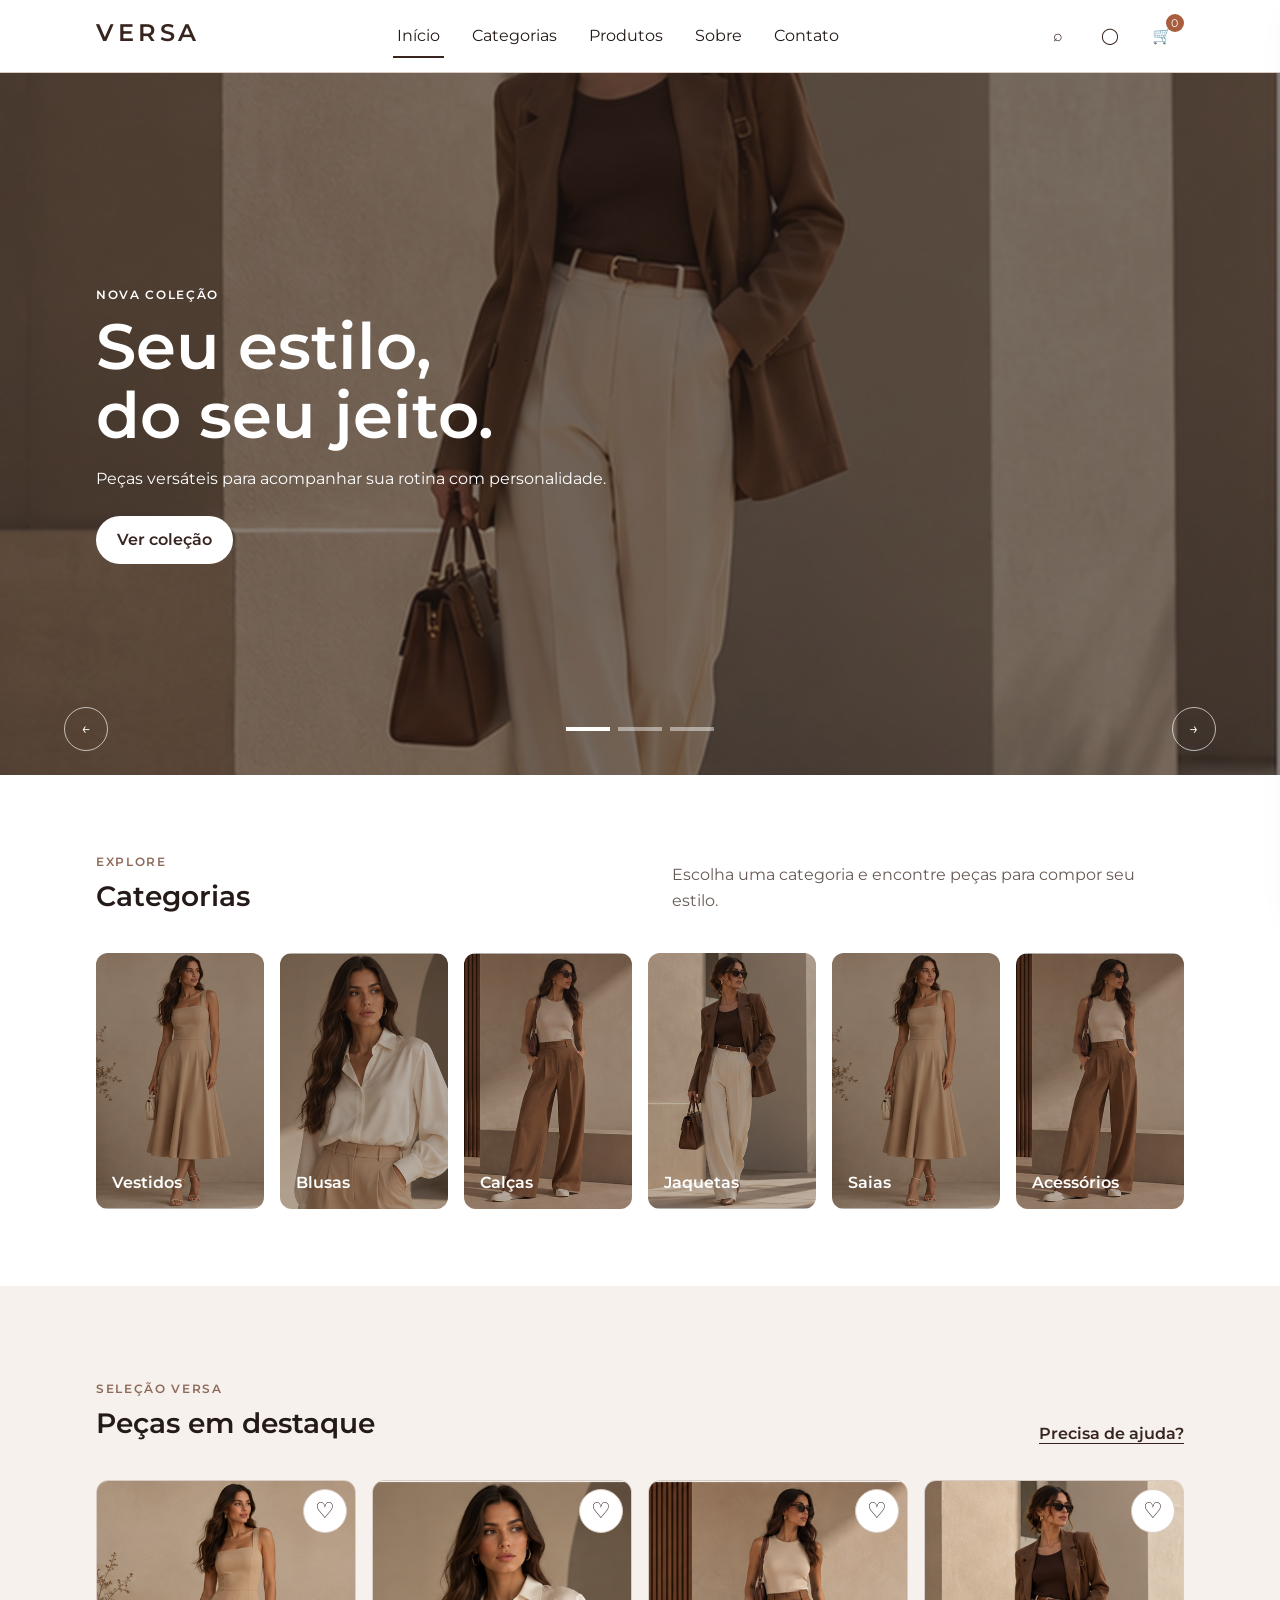
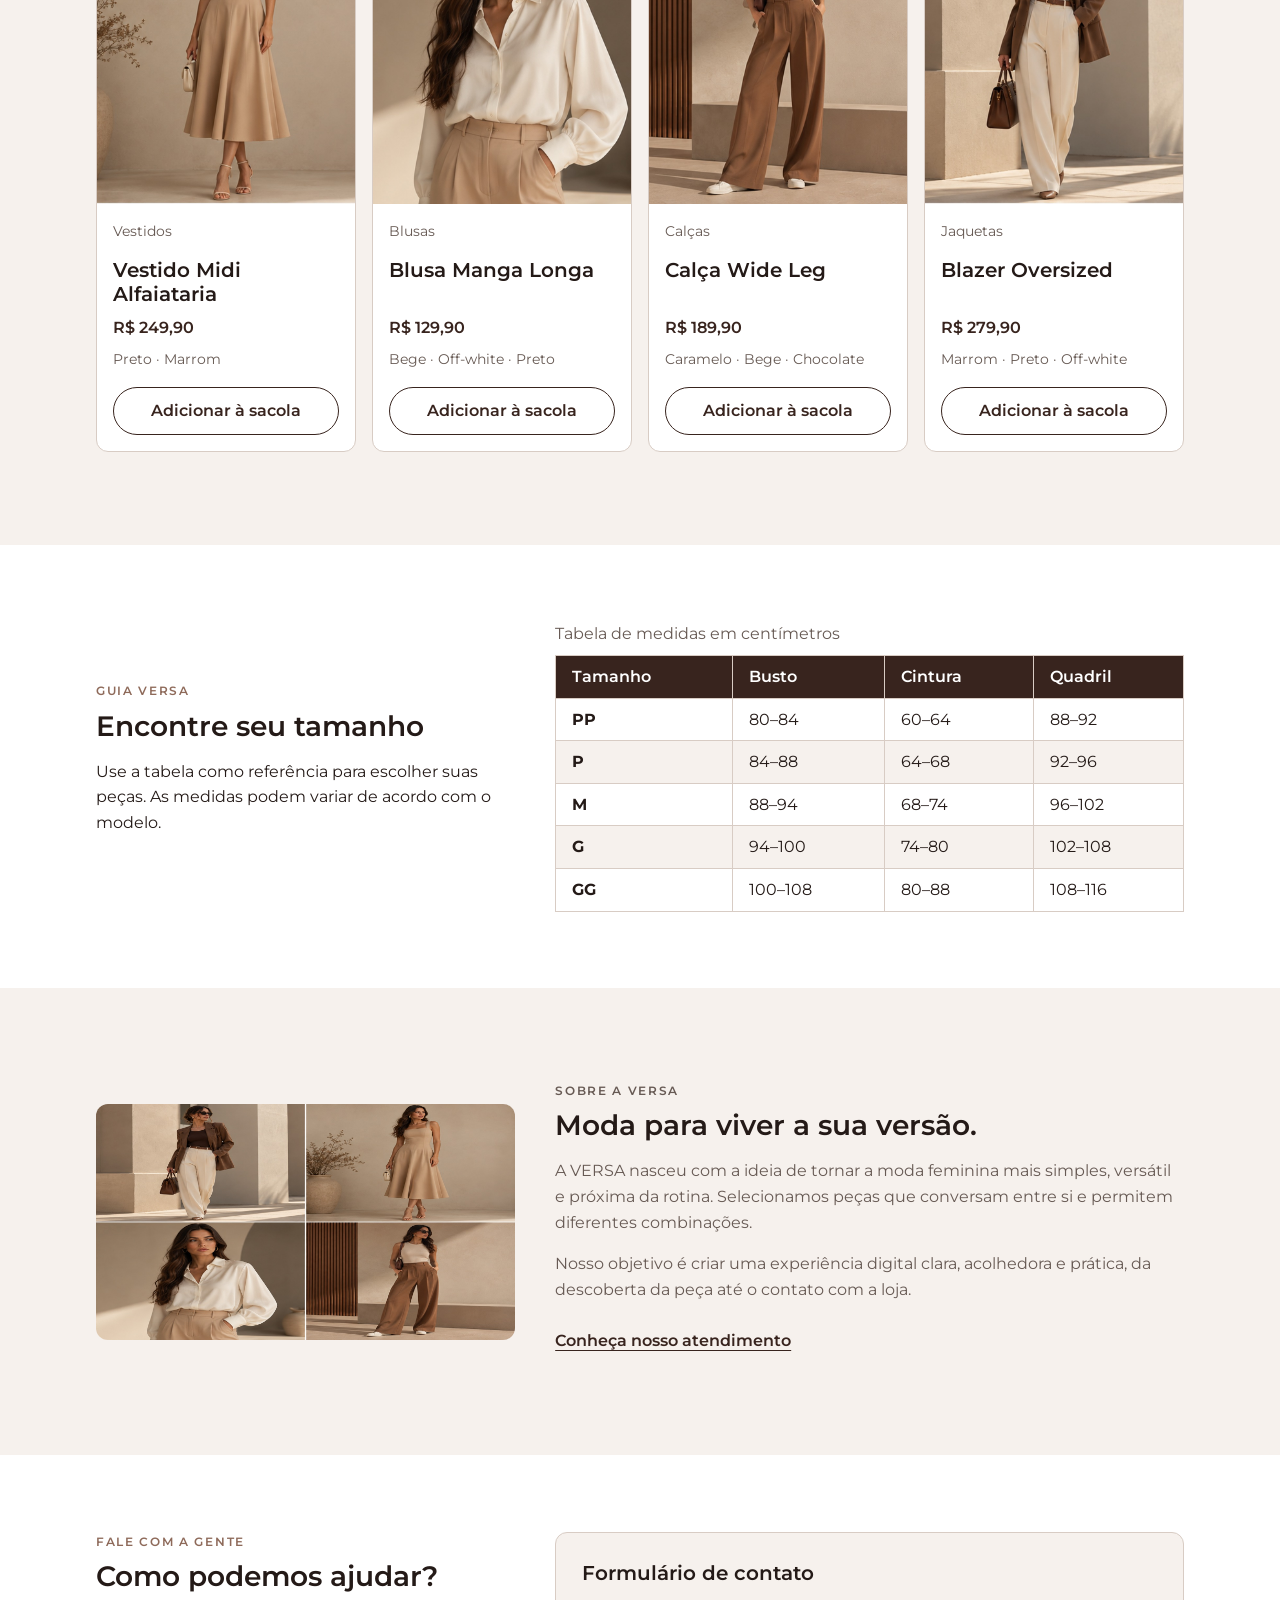
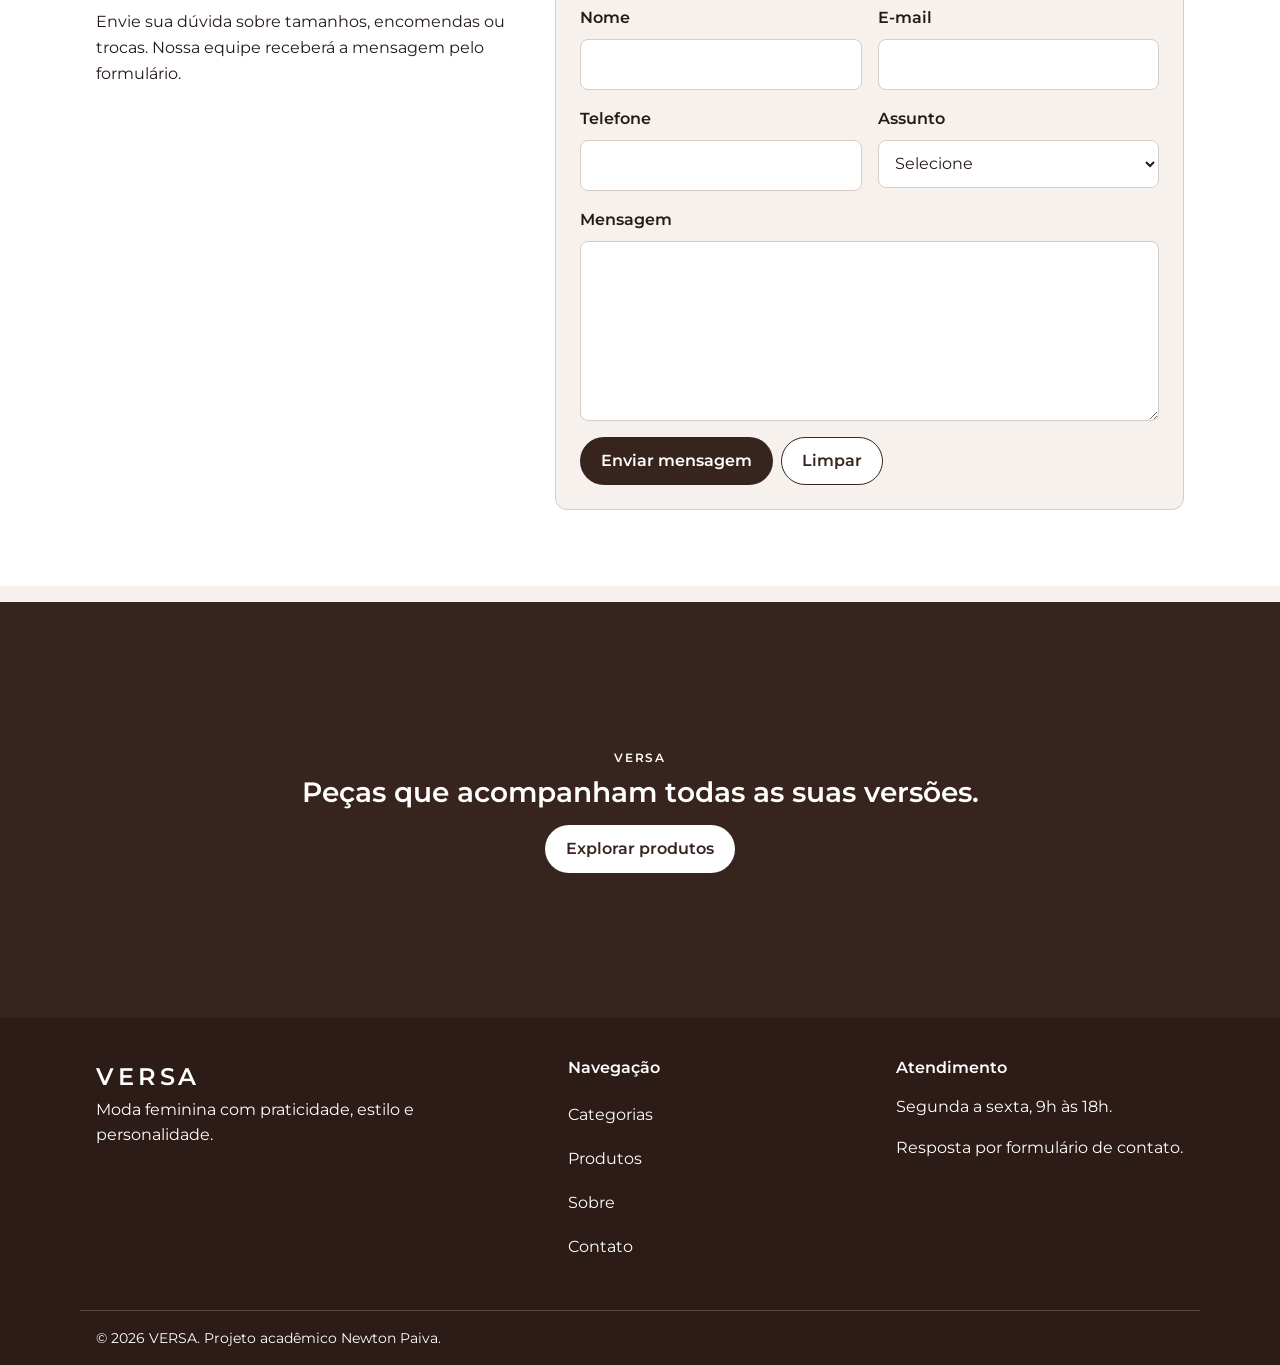
==== commit 1ac31d92: "atualizar codigo" ====
--- a/frontend/index.html
+++ b/frontend/index.html
@@ -3,151 +3,565 @@
 <head>
     <meta charset="UTF-8">
     <meta name="viewport" content="width=device-width, initial-scale=1.0">
-    <title>Versa - Minha Conta</title>
-    <style>
-        body { font-family: Arial, sans-serif; margin: 0; padding: 20px; background-color: #f9f9f9; color: #333; }
-        .container { max-width: 800px; margin: 0 auto; background: #fff; padding: 20px; border-radius: 8px; box-shadow: 0 2px 4px rgba(0,0,0,0.1); }
-        .account-tabs { display: flex; gap: 10px; margin-bottom: 20px; border-bottom: 1px solid #ddd; padding-bottom: 10px; }
-        .subtab-btn { background: none; border: none; padding: 10px 15px; cursor: pointer; font-size: 16px; color: #666; }
-        .subtab-btn.active { border-bottom: 2px solid #2c2c2c; color: #2c2c2c; font-weight: 600; }
-        .tab-content { display: none; }
-        .tab-content.active { display: block; }
-        .tabela-pedidos { width: 100%; border-collapse: collapse; margin-top: 15px; }
-        .tabela-pedidos th, .tabela-pedidos td { border: 1px solid #ddd; padding: 10px; text-align: left; }
-        .tabela-pedidos th { background-color: #f1f1f1; }
-    </style>
+    <meta name="description" content="VERSA — loja virtual de moda feminina com peças selecionadas para diferentes estilos e ocasiões.">
+    <title>VERSA | Moda feminina</title>
+
+    <link rel="preconnect" href="https://fonts.googleapis.com">
+    <link rel="preconnect" href="https://fonts.gstatic.com" crossorigin>
+    <link href="https://fonts.googleapis.com/css2?family=Montserrat:wght@400;600&display=swap" rel="stylesheet">
+    <link rel="stylesheet" href="css/estilo.css">
+    <!-- <link rel="stylesheet" href="css/tema-noite.css"> -->
 </head>
 <body>
-    <div class="container">
-        <h1>Minha Conta - Versa</h1>
-
-        <!-- Painel de Login (Aparece se não estiver logado) -->
-        <div id="auth-panels">
-            <div id="login-panel">
-                <h2>Entrar na sua Conta</h2>
-                <form action="../backend/processa-login.php" method="POST">
-                    <input type="email" name="email" placeholder="E-mail" required style="padding: 8px; width: 100%; margin-bottom: 10px;"><br>
-                    <input type="password" name="senha" placeholder="Senha" required style="padding: 8px; width: 100%; margin-bottom: 10px;"><br>
-                    <button type="submit" style="padding: 10px 15px; background: #2c2c2c; color: white; border: none; cursor: pointer;">Entrar</button>
+    <a class="skip-link" href="#conteudo">Pular para o conteúdo</a>
+
+    <header class="site-header">
+        <div class="container header-inner">
+            <a class="logo" href="#inicio" aria-label="VERSA, voltar ao início">VERSA</a>
+
+            <button class="menu-toggle" type="button" aria-expanded="false" aria-controls="menu-principal" aria-label="Abrir menu">
+                <span></span>
+                <span></span>
+                <span></span>
+            </button>
+
+            <nav id="menu-principal" class="main-nav" aria-label="Navegação principal">
+                <a class="nav-link active" href="#inicio">Início</a>
+                <a class="nav-link" href="#categorias">Categorias</a>
+                <a class="nav-link" href="#produtos">Produtos</a>
+                <a class="nav-link" href="#sobre">Sobre</a>
+                <a class="nav-link" href="#contato">Contato</a>
+            </nav>
+
+            <div class="header-actions">
+                <button class="icon-button" id="search-button" type="button" aria-label="Abrir busca" aria-expanded="false">
+                    <span aria-hidden="true">⌕</span>
+                </button>
+                <button class="icon-button" id="account-button" type="button" aria-label="Abrir área do cliente" aria-expanded="false">
+                    <span aria-hidden="true">◯</span>
+                </button>
+                <button class="bag-button" type="button" aria-label="Abrir sacola">
+                    <span aria-hidden="true">🛒</span>
+                    <span class="bag-count" aria-live="polite">0</span>
+                </button>
+            </div>
+        </div>
+
+        <div class="search-panel" id="search-panel" hidden>
+            <div class="container search-inner">
+                <label for="busca">Buscar produtos</label>
+                <div class="search-control">
+                    <input id="busca" type="search" placeholder="Digite o nome de uma peça">
+                    <button class="button button-primary" id="search-submit" type="button">Buscar</button>
+                </div>
+                <p id="search-message" class="form-message" aria-live="polite"></p>
+            </div>
+        </div>
+    </header>
+
+    <main id="conteudo">
+        <section class="hero" id="inicio" aria-labelledby="hero-title">
+            <div class="hero-media">
+                <img src="img/hero-modelo.jpg" alt="Modelo usando blazer marrom em composição de moda feminina">
+            </div>
+            <div class="hero-overlay"></div>
+            <div class="container hero-content">
+                <p class="eyebrow">Nova coleção</p>
+                <h1 id="hero-title"><span>Seu estilo,</span> <span>do seu jeito.</span></h1>
+                <p>Peças versáteis para acompanhar sua rotina com personalidade.</p>
+                <a class="button button-light" href="#produtos">Ver coleção</a>
+            </div>
+            <div class="hero-controls" aria-label="Controles do destaque">
+                <button class="hero-arrow" type="button" data-slide="prev" aria-label="Slide anterior">←</button>
+                <div class="hero-indicators">
+                    <button class="indicator active" type="button" data-slide="0" aria-label="Ir para o slide 1"></button>
+                    <button class="indicator" type="button" data-slide="1" aria-label="Ir para o slide 2"></button>
+                    <button class="indicator" type="button" data-slide="2" aria-label="Ir para o slide 3"></button>
+                </div>
+                <button class="hero-arrow" type="button" data-slide="next" aria-label="Próximo slide">→</button>
+            </div>
+        </section>
+
+        <section class="section categories-section" id="categorias" aria-labelledby="categorias-title">
+            <div class="container">
+                <div class="section-heading">
+                    <div>
+                        <p class="eyebrow">Explore</p>
+                        <h2 id="categorias-title">Categorias</h2>
+                    </div>
+                    <p>Escolha uma categoria e encontre peças para compor seu estilo.</p>
+                </div>
+
+                <div class="category-list">
+                    <a class="category-card" href="#produtos">
+                        <img src="img/cat-vestidos.jpg" alt="Categoria vestidos">
+                        <span>Vestidos</span>
+                    </a>
+                    <a class="category-card" href="#produtos">
+                        <img src="img/cat-blusas.jpg" alt="Categoria blusas">
+                        <span>Blusas</span>
+                    </a>
+                    <a class="category-card" href="#produtos">
+                        <img src="img/cat-calcas.jpg" alt="Categoria calças">
+                        <span>Calças</span>
+                    </a>
+                    <a class="category-card" href="#produtos">
+                        <img src="img/cat-jaquetas.jpg" alt="Categoria jaquetas">
+                        <span>Jaquetas</span>
+                    </a>
+                    <a class="category-card" href="#produtos">
+                        <img src="img/cat-saias.jpg" alt="Categoria saias">
+                        <span>Saias</span>
+                    </a>
+                    <a class="category-card" href="#produtos">
+                        <img src="img/cat-acessorios.jpg" alt="Categoria acessórios">
+                        <span>Acessórios</span>
+                    </a>
+                </div>
+            </div>
+        </section>
+
+        <section class="section products-section" id="produtos" aria-labelledby="produtos-title">
+            <div class="container">
+                <div class="section-heading">
+                    <div>
+                        <p class="eyebrow">Seleção VERSA</p>
+                        <h2 id="produtos-title">Peças em destaque</h2>
+                    </div>
+                    <a class="text-link" href="#contato">Precisa de ajuda?</a>
+                </div>
+
+                <div class="product-grid">
+                    <article class="product-card" data-product="Vestido Midi Alfaiataria" data-price="249.90" data-colors="Preto · Marrom" data-image="img/prod-vestido-midi.jpg">
+                        <div class="product-image product-open-trigger" role="button" tabindex="0" aria-label="Ver detalhes do Vestido Midi Alfaiataria">
+                            <img src="img/prod-vestido-midi.jpg" alt="Vestido Midi Alfaiataria">
+                            <button class="favorite-button" type="button" aria-label="Adicionar Vestido Midi Alfaiataria aos favoritos" aria-pressed="false">♡</button>
+                        </div>
+                        <div class="product-info">
+                            <p class="product-category">Vestidos</p>
+                            <h3 class="product-open-trigger" tabindex="0">Vestido Midi Alfaiataria</h3>
+                            <p class="product-price">R$ 249,90</p>
+                            <p class="product-colors">Preto · Marrom</p>
+                            <button class="button button-secondary add-bag" type="button">Adicionar à sacola</button>
+                        </div>
+                    </article>
+
+                    <article class="product-card" data-product="Blusa Manga Longa" data-price="129.90" data-colors="Bege · Off-white · Preto" data-image="img/prod-blusa-manga-longa.jpg">
+                        <div class="product-image product-open-trigger" role="button" tabindex="0" aria-label="Ver detalhes da Blusa Manga Longa">
+                            <img src="img/prod-blusa-manga-longa.jpg" alt="Blusa Manga Longa">
+                            <button class="favorite-button" type="button" aria-label="Adicionar Blusa Manga Longa aos favoritos" aria-pressed="false">♡</button>
+                        </div>
+                        <div class="product-info">
+                            <p class="product-category">Blusas</p>
+                            <h3 class="product-open-trigger" tabindex="0">Blusa Manga Longa</h3>
+                            <p class="product-price">R$ 129,90</p>
+                            <p class="product-colors">Bege · Off-white · Preto</p>
+                            <button class="button button-secondary add-bag" type="button">Adicionar à sacola</button>
+                        </div>
+                    </article>
+
+                    <article class="product-card" data-product="Calça Wide Leg" data-price="189.90" data-colors="Caramelo · Bege · Chocolate" data-image="img/prod-calca-wide-leg.jpg">
+                        <div class="product-image product-open-trigger" role="button" tabindex="0" aria-label="Ver detalhes da Calça Wide Leg">
+                            <img src="img/prod-calca-wide-leg.jpg" alt="Calça Wide Leg">
+                            <button class="favorite-button" type="button" aria-label="Adicionar Calça Wide Leg aos favoritos" aria-pressed="false">♡</button>
+                        </div>
+                        <div class="product-info">
+                            <p class="product-category">Calças</p>
+                            <h3 class="product-open-trigger" tabindex="0">Calça Wide Leg</h3>
+                            <p class="product-price">R$ 189,90</p>
+                            <p class="product-colors">Caramelo · Bege · Chocolate</p>
+                            <button class="button button-secondary add-bag" type="button">Adicionar à sacola</button>
+                        </div>
+                    </article>
+
+                    <article class="product-card" data-product="Blazer Oversized" data-price="279.90" data-colors="Marrom · Preto · Off-white" data-image="img/prod-blazer-oversized.jpg">
+                        <div class="product-image product-open-trigger" role="button" tabindex="0" aria-label="Ver detalhes do Blazer Oversized">
+                            <img src="img/prod-blazer-oversized.jpg" alt="Blazer Oversized">
+                            <button class="favorite-button" type="button" aria-label="Adicionar Blazer Oversized aos favoritos" aria-pressed="false">♡</button>
+                        </div>
+                        <div class="product-info">
+                            <p class="product-category">Jaquetas</p>
+                            <h3 class="product-open-trigger" tabindex="0">Blazer Oversized</h3>
+                            <p class="product-price">R$ 279,90</p>
+                            <p class="product-colors">Marrom · Preto · Off-white</p>
+                            <button class="button button-secondary add-bag" type="button">Adicionar à sacola</button>
+                        </div>
+                    </article>
+                </div>
+
+                <p class="empty-search" id="empty-search" hidden>Nenhum produto corresponde à sua busca.</p>
+            </div>
+        </section>
+
+        <section class="section size-section" aria-labelledby="tamanhos-title">
+            <div class="container size-layout">
+                <div>
+                    <p class="eyebrow">Guia VERSA</p>
+                    <h2 id="tamanhos-title">Encontre seu tamanho</h2>
+                    <p>Use a tabela como referência para escolher suas peças. As medidas podem variar de acordo com o modelo.</p>
+                </div>
+
+                <div class="table-wrapper">
+                    <table>
+                        <caption>Tabela de medidas em centímetros</caption>
+                        <thead>
+                            <tr>
+                                <th scope="col">Tamanho</th>
+                                <th scope="col">Busto</th>
+                                <th scope="col">Cintura</th>
+                                <th scope="col">Quadril</th>
+                            </tr>
+                        </thead>
+                        <tbody>
+                            <tr>
+                                <th scope="row">PP</th>
+                                <td>80–84</td>
+                                <td>60–64</td>
+                                <td>88–92</td>
+                            </tr>
+                            <tr>
+                                <th scope="row">P</th>
+                                <td>84–88</td>
+                                <td>64–68</td>
+                                <td>92–96</td>
+                            </tr>
+                            <tr>
+                                <th scope="row">M</th>
+                                <td>88–94</td>
+                                <td>68–74</td>
+                                <td>96–102</td>
+                            </tr>
+                            <tr>
+                                <th scope="row">G</th>
+                                <td>94–100</td>
+                                <td>74–80</td>
+                                <td>102–108</td>
+                            </tr>
+                            <tr>
+                                <th scope="row">GG</th>
+                                <td>100–108</td>
+                                <td>80–88</td>
+                                <td>108–116</td>
+                            </tr>
+                        </tbody>
+                    </table>
+                </div>
+            </div>
+        </section>
+
+        <section class="section about-section" id="sobre" aria-labelledby="sobre-title">
+            <div class="container about-layout">
+                <div class="about-image">
+                    <img src="img/banner-tecido.jpg" alt="Detalhe de tecido em tons terrosos">
+                </div>
+                <div class="about-content">
+                    <p class="eyebrow">Sobre a VERSA</p>
+                    <h2 id="sobre-title">Moda para viver a sua versão.</h2>
+                    <p>A VERSA nasceu com a ideia de tornar a moda feminina mais simples, versátil e próxima da rotina. Selecionamos peças que conversam entre si e permitem diferentes combinações.</p>
+                    <p>Nosso objetivo é criar uma experiência digital clara, acolhedora e prática, da descoberta da peça até o contato com a loja.</p>
+                    <a class="text-link" href="#contato">Conheça nosso atendimento</a>
+                </div>
+            </div>
+        </section>
+
+        <section class="section contact-section" id="contato" aria-labelledby="contato-title">
+            <div class="container contact-layout">
+                <div>
+                    <p class="eyebrow">Fale com a gente</p>
+                    <h2 id="contato-title">Como podemos ajudar?</h2>
+                    <p>Envie sua dúvida sobre tamanhos, encomendas ou trocas. Nossa equipe receberá a mensagem pelo formulário.</p>
+                </div>
+
+                <form class="contact-form" action="../backend/processa-contato.php" method="POST">
+                    <fieldset>
+                        <legend>Formulário de contato</legend>
+
+                        <div class="form-grid">
+                            <div class="field">
+                                <label for="nome">Nome</label>
+                                <input id="nome" name="nome" type="text" autocomplete="name" required>
+                            </div>
+
+                            <div class="field">
+                                <label for="email">E-mail</label>
+                                <input id="email" name="email" type="email" autocomplete="email" required>
+                            </div>
+
+                            <div class="field">
+                                <label for="telefone">Telefone</label>
+                                <input id="telefone" name="telefone" type="tel" autocomplete="tel" inputmode="tel">
+                            </div>
+
+                            <div class="field">
+                                <label for="assunto">Assunto</label>
+                                <select id="assunto" name="assunto" required>
+                                    <option value="">Selecione</option>
+                                    <option value="Dúvida de tamanho">Dúvida de tamanho</option>
+                                    <option value="Encomenda">Encomenda</option>
+                                    <option value="Troca">Troca</option>
+                                    <option value="Outro">Outro</option>
+                                </select>
+                            </div>
+
+                            <div class="field field-full">
+                                <label for="mensagem">Mensagem</label>
+                                <textarea id="mensagem" name="mensagem" rows="6" required></textarea>
+                            </div>
+                        </div>
+                    </fieldset>
+
+                    <div class="form-actions">
+                        <button class="button button-primary" type="submit">Enviar mensagem</button>
+                        <button class="button button-secondary" type="reset">Limpar</button>
+                    </div>
                 </form>
             </div>
-        </div>
-
-        <!-- Painel do Utilizador Logado (Oculto por predefinição) -->
-        <div id="account-logged" hidden>
-            <div style="display: flex; justify-content: space-between; align-items: center;">
-                <h2 id="logged-name">Olá, Utilizador</h2>
-                <button id="logout-button" style="background: #ff4d4d; color: white; border: none; padding: 8px 12px; cursor: pointer; border-radius: 4px;">Terminar Sessão</button>
-            </div>
-
-            <div class="account-tabs">
-                <button class="subtab-btn active" onclick="switchTab('pedidos', event)">Meus Pedidos</button>
-                <button class="subtab-btn" onclick="switchTab('dados', event)">Meus Dados</button>
-            </div>
-
-            <!-- Tab: Meus Pedidos -->
-            <div id="tab-pedidos" class="tab-content active">
-                <h3>Meus Pedidos</h3>
-                <div id="lista-pedidos">
-                    <p>A carregar pedidos...</p>
-                </div>
-            </div>
-
-            <!-- Tab: Meus Dados -->
-            <div id="tab-dados" class="tab-content">
-                <h3>Meus Dados</h3>
-                <p><strong>Nome:</strong> <span id="user-name-display">-</span></p>
+        </section>
+
+        <section class="brand-banner" aria-labelledby="banner-title">
+            <div class="container brand-banner-content">
+                <p class="eyebrow">VERSA</p>
+                <h2 id="banner-title">Peças que acompanham todas as suas versões.</h2>
+                <a class="button button-light" href="#produtos">Explorar produtos</a>
+            </div>
+        </section>
+    </main>
+
+    <div class="modal-backdrop" id="modal-backdrop" hidden></div>
+
+    <aside class="cart-drawer" id="cart-drawer" aria-labelledby="cart-title" aria-hidden="true">
+        <div class="drawer-header">
+            <h2 id="cart-title">Sua sacola</h2>
+            <button class="modal-close" id="close-cart" type="button" aria-label="Fechar sacola">×</button>
+        </div>
+        <div class="cart-items" id="cart-items">
+            <p class="empty-cart">Sua sacola está vazia.</p>
+        </div>
+        <div class="cart-summary">
+            <p><span>Total</span> <strong id="cart-total">R$ 0,00</strong></p>
+            <button class="button button-primary" id="checkout-button" type="button">Finalizar pedido</button>
+        </div>
+    </aside>
+
+    <div class="product-modal" id="product-modal" role="dialog" aria-modal="true" aria-labelledby="product-modal-title" hidden>
+        <div class="modal-card product-modal-card">
+            <button class="modal-close" id="close-product-modal" type="button" aria-label="Fechar detalhes">×</button>
+            <div class="product-gallery">
+                <div class="product-gallery-thumbs" id="modal-gallery-thumbs" aria-label="Fotos da peça"></div>
+                <img id="modal-product-image" src="" alt="">
+            </div>
+            <div class="product-modal-content">
+                <p class="eyebrow">Detalhes da peça</p>
+                <h2 id="product-modal-title"></h2>
+                <p class="modal-product-price" id="modal-product-price"></p>
+                <p id="modal-product-colors"></p>
+                <p class="product-detail-copy" id="modal-product-description"></p>
+                <div class="size-picker" aria-labelledby="size-picker-title">
+                    <div class="size-picker-heading">
+                        <h3 id="size-picker-title">Escolha o tamanho</h3>
+                        <button class="text-button" id="open-size-guide" type="button">Ver guia de medidas</button>
+                    </div>
+                    <div class="size-options" id="modal-size-options"></div>
+                    <p class="form-message" id="size-message" aria-live="polite"></p>
+                </div>
+                <button class="button button-primary" id="modal-add-bag" type="button">Adicionar à sacola</button>
             </div>
         </div>
     </div>
 
+    <div class="checkout-modal" id="checkout-modal" role="dialog" aria-modal="true" aria-labelledby="checkout-title" hidden>
+        <div class="modal-card checkout-card">
+            <button class="modal-close" id="close-checkout-modal" type="button" aria-label="Fechar finalização do pedido">×</button>
+            <div class="account-header">
+                <p class="eyebrow">Finalização da compra</p>
+                <h2 id="checkout-title">Seus dados para entrega</h2>
+                <p>Confira o nome da cliente, endereço, CEP e escolha a forma de pagamento.</p>
+            </div>
+            <form class="checkout-form" id="checkout-form">
+                <fieldset>
+                    <legend>Dados da cliente</legend>
+                    <div class="form-grid">
+                        <div class="field field-full"><label for="checkout-name">Nome completo</label><input id="checkout-name" name="nome" type="text" autocomplete="name" required></div>
+                        <div class="field"><label for="checkout-email">E-mail</label><input id="checkout-email" name="email" type="email" autocomplete="email" required></div>
+                        <div class="field"><label for="checkout-phone">Telefone</label><input id="checkout-phone" name="telefone" type="tel" autocomplete="tel" inputmode="tel" required></div>
+                    </div>
+                </fieldset>
+                <fieldset>
+                    <legend>Endereço de entrega</legend>
+                    <div class="form-grid">
+                        <div class="field"><label for="checkout-cep">CEP</label><input id="checkout-cep" name="cep" type="text" autocomplete="postal-code" inputmode="numeric" maxlength="9" placeholder="00000-000" required></div>
+                        <div class="field"><label for="checkout-city">Cidade</label><input id="checkout-city" name="cidade" type="text" autocomplete="address-level2" required></div>
+                        <div class="field field-full"><label for="checkout-address">Endereço</label><input id="checkout-address" name="endereco" type="text" autocomplete="street-address" required></div>
+                        <div class="field"><label for="checkout-number">Número</label><input id="checkout-number" name="numero" type="text" required></div>
+                        <div class="field"><label for="checkout-complement">Complemento</label><input id="checkout-complement" name="complemento" type="text"></div>
+                        <div class="field"><label for="checkout-neighborhood">Bairro</label><input id="checkout-neighborhood" name="bairro" type="text" autocomplete="address-level3" required></div>
+                        <div class="field"><label for="checkout-state">Estado</label><select id="checkout-state" name="estado" autocomplete="address-level1" required><option value="">Selecione</option><option>AC</option><option>AL</option><option>AP</option><option>AM</option><option>BA</option><option>CE</option><option>DF</option><option>ES</option><option>GO</option><option>MA</option><option>MT</option><option>MS</option><option>MG</option><option>PA</option><option>PB</option><option>PR</option><option>PE</option><option>PI</option><option>RJ</option><option>RN</option><option>RS</option><option>RO</option><option>RR</option><option>SC</option><option>SP</option><option>SE</option><option>TO</option></select></div>
+                    </div>
+                </fieldset>
+                <fieldset>
+                    <legend>Forma de pagamento</legend>
+                    <div class="payment-options">
+                        <label class="payment-option"><input type="radio" name="pagamento" value="Pix" checked><span><strong>Pix</strong><small>Pagamento instantâneo</small></span></label>
+                        <label class="payment-option"><input type="radio" name="pagamento" value="Cartão de crédito"><span><strong>Cartão de crédito</strong><small>Até 6x sem juros</small></span></label>
+                        <label class="payment-option"><input type="radio" name="pagamento" value="Boleto bancário"><span><strong>Boleto bancário</strong><small>Prazo de compensação</small></span></label>
+                    </div>
+                    <div class="card-fields" id="card-fields" hidden>
+                        <div class="form-grid">
+                            <div class="field field-full"><label for="card-number">Número do cartão</label><input id="card-number" type="text" inputmode="numeric" autocomplete="cc-number" maxlength="19" placeholder="0000 0000 0000 0000"></div>
+                            <div class="field"><label for="card-name">Nome no cartão</label><input id="card-name" type="text" autocomplete="cc-name"></div>
+                            <div class="field"><label for="card-expiry">Validade</label><input id="card-expiry" type="text" inputmode="numeric" autocomplete="cc-exp" maxlength="5" placeholder="MM/AA"></div>
+                            <div class="field"><label for="card-cvv">CVV</label><input id="card-cvv" type="password" inputmode="numeric" autocomplete="cc-csc" maxlength="4"></div>
+                        </div>
+                    </div>
+                </fieldset>
+                <div class="checkout-summary"><div><span>Itens</span><strong id="checkout-items">0</strong></div><div><span>Total do pedido</span><strong id="checkout-total">R$ 0,00</strong></div></div>
+                <p class="form-message" id="checkout-message" aria-live="polite"></p>
+                <div class="form-actions"><button class="button button-secondary" id="back-to-cart" type="button">Voltar à sacola</button><button class="button button-primary" type="submit">Confirmar pedido</button></div>
+            </form>
+        </div>
+    </div>
+
+    <div class="account-modal" id="account-modal" role="dialog" aria-modal="true" aria-labelledby="account-title" hidden>
+        <div class="modal-card account-card">
+            <button class="modal-close" id="close-account-modal" type="button" aria-label="Fechar área do cliente">×</button>
+            <div class="account-header">
+                <p class="eyebrow">Área do cliente</p>
+                <h2 id="account-title">Entre na sua conta</h2>
+                <p id="account-welcome">Acesse seus dados ou crie uma conta VERSA.</p>
+            </div>
+
+            <div class="account-tabs" role="tablist" aria-label="Acesso à conta">
+                <button class="account-tab active" id="login-tab" type="button" role="tab" aria-selected="true" aria-controls="login-panel">Entrar</button>
+                <button class="account-tab" id="register-tab" type="button" role="tab" aria-selected="false" aria-controls="register-panel">Criar conta</button>
+            </div>
+
+            <form class="account-form" id="login-panel" role="tabpanel" aria-labelledby="login-tab" action="../backend/processa-login.php" method="POST">
+                <div class="field">
+                    <label for="login-email">E-mail</label>
+                    <input id="login-email" name="email" type="email" autocomplete="email" required>
+                </div>
+                <div class="field">
+                    <label for="login-password">Senha</label>
+                    <input id="login-password" name="senha" type="password" autocomplete="current-password" minlength="6" required>
+                </div>
+                
+                <div style="text-align: right; margin-bottom: 12px;">
+                    <a href="esqueci-senha.html" style="font-size: 12px; color: #666; text-decoration: underline;">Esqueci minha senha</a>
+                </div>
+
+                <p class="form-message" id="login-message" aria-live="polite"></p>
+                <button class="button button-primary" type="submit">Entrar</button>
+            </form>
+
+            <form class="account-form" id="register-panel" role="tabpanel" aria-labelledby="register-tab" action="../backend/processa-cadastro.php" method="POST" hidden>
+                <div class="field">
+                    <label for="register-name">Nome</label>
+                    <input id="register-name" name="nome" type="text" autocomplete="name" required>
+                </div>
+                <div class="field">
+                    <label for="register-email">E-mail</label>
+                    <input id="register-email" name="email" type="email" autocomplete="email" required>
+                </div>
+                <div class="field">
+                    <label for="register-password">Senha</label>
+                    <input id="register-password" name="senha" type="password" autocomplete="new-password" minlength="6" required>
+                </div>
+                <div class="field">
+                    <label for="register-confirm">Confirmar senha</label>
+                    <input id="register-confirm" type="password" autocomplete="new-password" minlength="6" required>
+                </div>
+                <p class="form-message" id="register-message" aria-live="polite"></p>
+                <button class="button button-primary" type="submit">Criar minha conta</button>
+            </form>
+
+            <div class="account-logged" id="account-logged" hidden>
+                <div class="dashboard-header" style="border-bottom: 1px solid #eee; padding-bottom: 12px; margin-bottom: 15px;">
+                    <h3 id="logged-name" style="font-size: 18px; font-weight: 600; color: #2c2c2c;">Olá, Cliente</h3>
+                    <p class="form-message" style="font-size: 13px; color: #666; margin-top: 4px;">Gerencie seus dados e acompanhe seus pedidos.</p>
+                </div>
+
+                <!-- Abas estilo Centauro -->
+                <div class="account-subtabs" style="display: flex; gap: 15px; margin-bottom: 20px; border-bottom: 1px solid #eee; padding-bottom: 8px;">
+                    <button type="button" class="subtab-btn active" onclick="switchTab('pedidos', event)" style="background: none; border: none; font-size: 13px; font-weight: 600; color: #2c2c2c; cursor: pointer; padding: 5px 0; border-bottom: 2px solid #2c2c2c;">Meus Pedidos</button>
+                    <button type="button" class="subtab-btn" onclick="switchTab('dados', event)" style="background: none; border: none; font-size: 13px; color: #666; cursor: pointer; padding: 5px 0;">Meus Dados</button>
+                </div>
+
+                <!-- Conteúdo da Aba: Pedidos -->
+                <div id="tab-pedidos" class="subtab-content">
+                    <div class="dashboard-section">
+                        <div id="lista-pedidos" class="orders-list">
+                            <div style="background: #f9f9f9; padding: 20px; border-radius: 6px; text-align: center;">
+                                <p class="empty-order" style="font-size: 13px; color: #777; margin-bottom: 8px;">Você ainda não tem pedidos recentes.</p>
+                                <a href="#produtos" style="font-size: 12px; color: #2c2c2c; text-decoration: underline;">Explorar produtos</a>
+                            </div>
+                        </div>
+                    </div>
+                </div>
+
+                <!-- Conteúdo da Aba: Dados Cadastrais -->
+                <div id="tab-dados" class="subtab-content" style="display: none;">
+                    <div style="background: #f9f9f9; padding: 15px; border-radius: 6px; font-size: 13px; color: #444; line-height: 1.6;">
+                        <p style="margin-bottom: 8px;"><strong>Nome:</strong> <span id="user-name-display">-</span></p>
+                        <p><strong>Perfil:</strong> Cliente Cadastrado VERSA</p>
+                    </div>
+                </div>
+
+                <div style="margin-top: 25px; border-top: 1px solid #eee; padding-top: 15px;">
+                    <button class="button button-secondary" id="logout-button" type="button" style="width: 100%;">Sair da conta</button>
+                </div>
+            </div>
+        </div>
+    </div>
+
+    <footer class="site-footer">
+        <div class="container footer-grid">
+            <div>
+                <a class="footer-logo" href="#inicio">VERSA</a>
+                <p>Moda feminina com praticidade, estilo e personalidade.</p>
+            </div>
+            <div>
+                <h3>Navegação</h3>
+                <a href="#categorias">Categorias</a>
+                <a href="#produtos">Produtos</a>
+                <a href="#sobre">Sobre</a>
+                <a href="#contato">Contato</a>
+            </div>
+            <div>
+                <h3>Atendimento</h3>
+                <p>Segunda a sexta, 9h às 18h.</p>
+                <p>Resposta por formulário de contato.</p>
+            </div>
+        </div>
+        <div class="container footer-bottom">
+            <p>© 2026 VERSA. Projeto acadêmico Newton Paiva.</p>
+        </div>
+    </footer>
+
+    <script src="js/script.js"></script>
     <script>
-        // Função de troca de abas
         function switchTab(tab, event) {
             const pedidosTab = document.getElementById('tab-pedidos');
             const dadosTab = document.getElementById('tab-dados');
             const buttons = document.querySelectorAll('.subtab-btn');
 
-            buttons.forEach(btn => btn.classList.remove('active'));
+            buttons.forEach(btn => {
+                btn.style.borderBottom = 'none';
+                btn.style.color = '#666';
+                btn.style.fontWeight = '400';
+            });
 
             if (tab === 'pedidos') {
-                pedidosTab.classList.add('active');
-                dadosTab.classList.remove('active');
+                pedidosTab.style.display = 'block';
+                dadosTab.style.display = 'none';
             } else {
-                pedidosTab.classList.remove('active');
-                dadosTab.classList.add('active');
+                pedidosTab.style.display = 'none';
+                dadosTab.style.display = 'block';
             }
 
-            event.target.classList.add('active');
+            event.target.style.borderBottom = '2px solid #2c2c2c';
+            event.target.style.color = '#2c2c2c';
+            event.target.style.fontWeight = '600';
         }
-
-        // Função para carregar os pedidos do utilizador via AJAX (JSON)
-        function carregarPedidos() {
-            fetch('../backend/busca-pedidos.php')
-                .then(response => response.json())
-                .then(data => {
-                    const containerPedidos = document.getElementById('lista-pedidos');
-                    if (!containerPedidos) return;
-
-                    if (data.sucesso) {
-                        if (data.pedidos.length === 0) {
-                            containerPedidos.innerHTML = '<p>Ainda não tens nenhum pedido realizado.</p>';
-                            return;
-                        }
-
-                        let html = '<table class="tabela-pedidos"><thead><tr><th>ID</th><th>Data</th><th>Valor</th><th>Status</th></tr></thead><tbody>';
-                        
-                        data.pedidos.forEach(pedido => {
-                            html += `
-                                <tr>
-                                    <td>#${pedido.id}</td>
-                                    <td>${new Date(pedido.data_pedido).toLocaleDateString('pt-BR')}</td>
-                                    <td>R$ ${parseFloat(pedido.valor_total).toFixed(2)}</td>
-                                    <td><span>${pedido.status}</span></td>
-                                </tr>
-                            `;
-                        });
-                        
-                        html += '</tbody></table>';
-                        containerPedidos.innerHTML = html;
-                    } else {
-                        containerPedidos.innerHTML = '<p>Erro ao carregar pedidos: ' + (data.erro || 'Erro desconhecido') + '</p>';
-                    }
-                })
-                .catch(error => {
-                    console.error('Erro na requisição:', error);
-                    document.getElementById('lista-pedidos').innerHTML = '<p>Erro ao conectar com o servidor.</p>';
-                });
-        }
-
-        // Verificação de Sessão ao carregar a página
-        document.addEventListener("DOMContentLoaded", function() {
-            fetch('../backend/verifica-sessao.php')
-                .then(response => response.json())
-                .then(data => {
-                    if (data.logado) {
-                        const loginPanel = document.getElementById('login-panel');
-                        const accountLogged = document.getElementById('account-logged');
-
-                        if (loginPanel) loginPanel.hidden = true;
-                        if (accountLogged) accountLogged.hidden = false;
-
-                        document.getElementById('logged-name').innerText = "Olá, " + data.nome;
-                        document.getElementById('user-name-display').innerText = data.nome;
-
-                        // Carrega os pedidos automaticamente ao verificar que está logado
-                        carregarPedidos();
-                    }
-                })
-                .catch(error => console.error('Erro ao verificar sessão:', error));
-
-            const logoutBtn = document.getElementById('logout-button');
-            if (logoutBtn) {
-                logoutBtn.addEventListener('click', function() {
-                    window.location.href = '../backend/logout.php';
-                });
-            }
-        });
     </script>
 </body>
 </html>
--- a/frontend/css/estilo.css
+++ b/frontend/css/estilo.css
@@ -0,0 +1,1619 @@
+/* 1. Responsável: Lavínia Fróis Almeida — variáveis, box-sizing e tema base */
+:root {
+    --principal: #38241E;
+    --sobre-principal: #FFFFFF;
+    --apoio: #8E6A5A;
+    --realce: #A85D3D;
+    --fundo: #F6F1ED;
+    --superficie: #FFFFFF;
+    --texto: #241A17;
+    --linha: #D8CCC4;
+    --texto-fraco: #675A54;
+    --principal-escuro: #2C1B16;
+    --fonte: "Montserrat", Arial, sans-serif;
+    --e-1: 0.5rem;
+    --e-2: 1rem;
+    --e-3: 1.5rem;
+    --e-4: 2.5rem;
+    --raio: 0.75rem;
+    --sombra: 0 1rem 2.5rem rgba(36, 26, 23, 0.10);
+    --overlay: rgba(36, 26, 23, 0.55);
+}
+
+/* Contraste WCAG:
+texto/superficie 17.00:1 | texto/fundo 15.16:1
+principal/superficie 13.53:1 | sobre-principal/principal 13.53:1
+*/
+
+*, *::before, *::after {
+    box-sizing: border-box;
+}
+
+/* 2. Responsável: Ana Clara Alves Torres — tipografia */
+html {
+    scroll-behavior: smooth;
+    scroll-padding-top: 5rem;
+}
+
+body {
+    margin: 0;
+    color: var(--texto);
+    background: var(--fundo);
+    font-family: var(--fonte);
+    font-size: 1rem;
+    line-height: 1.6;
+    overflow-x: hidden;
+}
+
+h1, h2, h3 {
+    margin: 0 0 var(--e-2);
+    color: var(--texto);
+    font-weight: 600;
+    line-height: 1.22;
+    overflow-wrap: anywhere;
+}
+
+h1 { font-size: 2.5rem; }
+h2 { font-size: 1.75rem; }
+h3 { font-size: 1.25rem; }
+
+p {
+    margin: 0 0 var(--e-2);
+    overflow-wrap: anywhere;
+}
+
+a { color: inherit; }
+
+img {
+    display: block;
+    max-width: 100%;
+}
+
+button, input, select, textarea {
+    font: inherit;
+}
+
+button, a, input, select, textarea {
+    min-height: 44px;
+}
+
+[hidden] {
+    display: none !important;
+} 
+
+
+/* 3. Responsável: Laís Lacerda Gomes — página e conteúdo */
+.container {
+    width: min(1120px, calc(100% - 2rem));
+    margin-inline: auto;
+    padding-inline: 1rem;
+}
+
+.section {
+    padding-block: clamp(2.5rem, 6vw, 5rem);
+    margin-bottom: 1rem;
+}
+
+.eyebrow {
+    margin-bottom: var(--e-1);
+    color: var(--apoio);
+    font-size: 0.75rem;
+    font-weight: 600;
+    letter-spacing: 0.14em;
+    text-transform: uppercase;
+}
+
+.section-heading {
+    display: flex;
+    align-items: flex-end;
+    justify-content: space-between;
+    gap: var(--e-3);
+    margin-bottom: var(--e-3);
+}
+
+.section-heading > p {
+    max-width: 32rem;
+    color: var(--texto-fraco);
+}
+
+.text-link {
+    display: inline-flex;
+    align-items: center;
+    min-height: 44px;
+    color: var(--principal);
+    font-weight: 600;
+    text-decoration-thickness: 1px;
+    text-underline-offset: 0.25rem;
+}
+
+.text-link:hover {
+    color: var(--realce);
+}
+
+.skip-link {
+    position: fixed;
+    top: -5rem;
+    left: var(--e-2);
+    z-index: 100;
+    padding: var(--e-1) var(--e-2);
+    color: var(--sobre-principal);
+    background: var(--principal);
+}
+
+.skip-link:focus {
+    top: var(--e-1);
+}
+
+.hero {
+    position: relative;
+    min-height: min(760px, 78vh);
+    overflow: hidden;
+    color: var(--sobre-principal);
+    background: var(--principal);
+}
+
+.hero-media,
+.hero-overlay {
+    position: absolute;
+    inset: 0;
+}
+
+.hero-media img {
+    width: 100%;
+    height: 100%;
+    object-fit: cover;
+}
+
+.hero-overlay {
+    background: var(--overlay);
+}
+
+.hero-content {
+    position: relative;
+    z-index: 2;
+    display: flex;
+    min-height: min(760px, 78vh);
+    flex-direction: column;
+    align-items: flex-start;
+    justify-content: center;
+    padding-block: 6rem;
+}
+
+.hero h1 {
+    max-width: 44rem;
+    margin-bottom: var(--e-2);
+    color: var(--sobre-principal);
+    font-size: clamp(2.1rem, 6vw, 4rem);
+    line-height: 1.08;
+}
+
+.hero h1 span {
+    display: block;
+}
+
+.hero p {
+    color: var(--sobre-principal);
+}
+
+.hero-content > p:not(.eyebrow) {
+    max-width: 36rem;
+    margin-bottom: var(--e-3);
+}
+
+.hero .eyebrow {
+    color: var(--sobre-principal);
+}
+
+.button {
+    display: inline-flex;
+    align-items: center;
+    justify-content: center;
+    min-width: 44px;
+    min-height: 48px;
+    padding: 0.75rem 1.25rem;
+    border: 1px solid transparent;
+    border-radius: 999px;
+    cursor: pointer;
+    font-weight: 600;
+    line-height: 1.2;
+    text-align: center;
+    text-decoration: none;
+    transition: transform 180ms ease, background-color 180ms ease, color 180ms ease, border-color 180ms ease;
+}
+
+.button:hover {
+    transform: translateY(-2px);
+}
+
+.button-primary {
+    color: var(--sobre-principal);
+    background: var(--principal);
+}
+
+.button-primary:hover,
+.button-primary:focus-visible {
+    background: var(--principal-escuro);
+}
+
+.button-secondary {
+    color: var(--principal);
+    background: var(--superficie);
+    border-color: var(--principal);
+}
+
+.button-secondary:hover,
+.button-secondary:focus-visible {
+    color: var(--sobre-principal);
+    background: var(--principal);
+}
+
+.button-light {
+    color: var(--principal);
+    background: var(--sobre-principal);
+}
+
+.button-light:hover,
+.button-light:focus-visible {
+    background: var(--fundo);
+}
+
+.hero-controls {
+    position: absolute;
+    right: max(1rem, 5%);
+    bottom: var(--e-3);
+    left: max(1rem, 5%);
+    z-index: 3;
+    display: flex;
+    align-items: center;
+    justify-content: space-between;
+}
+
+.hero-arrow,
+.indicator {
+    min-width: 44px;
+    min-height: 44px;
+    border: 1px solid rgba(255, 255, 255, 0.65);
+    color: var(--sobre-principal);
+    background: transparent;
+    cursor: pointer;
+}
+
+.hero-arrow {
+    border-radius: 50%;
+}
+
+.hero-arrow:hover {
+    background: rgba(255, 255, 255, 0.16);
+}
+
+.hero-indicators {
+    display: flex;
+    gap: var(--e-1);
+}
+
+.indicator {
+    width: 44px;
+    height: 4px;
+    min-height: 4px;
+    padding: 0;
+    border: 0;
+    background: rgba(255, 255, 255, 0.45);
+}
+
+.indicator.active {
+    background: var(--sobre-principal);
+}
+
+.categories-section {
+    background: var(--superficie);
+}
+
+.category-list {
+    display: grid;
+    grid-template-columns: repeat(6, minmax(0, 1fr));
+    gap: var(--e-2);
+}
+
+.category-card {
+    position: relative;
+    min-width: 0;
+    min-height: 16rem;
+    overflow: hidden;
+    border-radius: var(--raio);
+    text-decoration: none;
+    background: var(--principal);
+}
+
+.category-card img {
+    width: 100%;
+    height: 100%;
+    min-height: 16rem;
+    object-fit: cover;
+    transition: transform 250ms ease;
+}
+
+.category-card::after {
+    position: absolute;
+    inset: 0;
+    content: "";
+    background: rgba(36, 26, 23, 0.28);
+}
+
+.category-card span {
+    position: absolute;
+    right: var(--e-2);
+    bottom: var(--e-2);
+    left: var(--e-2);
+    z-index: 1;
+    color: var(--sobre-principal);
+    font-weight: 600;
+    line-height: 1.25;
+}
+
+.category-card:hover img {
+    transform: scale(1.05);
+}
+
+.products-section {
+    background: var(--fundo);
+}
+
+.product-grid {
+    display: grid;
+    grid-template-columns: repeat(4, minmax(0, 1fr));
+    gap: var(--e-2);
+}
+
+.product-card {
+    min-width: 0;
+    overflow: hidden;
+    border: 1px solid var(--linha);
+    border-radius: var(--raio);
+    background: var(--superficie);
+    transition: transform 180ms ease, box-shadow 180ms ease;
+}
+
+.product-card:hover {
+    transform: translateY(-5px);
+    box-shadow: var(--sombra);
+}
+
+.product-card[hidden] {
+    display: none;
+}
+
+.product-image {
+    position: relative;
+    overflow: hidden;
+    aspect-ratio: 4 / 5;
+    background: var(--apoio);
+}
+
+.product-image img {
+    width: 100%;
+    height: 100%;
+    object-fit: cover;
+    transition: transform 250ms ease;
+}
+
+.product-card:hover .product-image img {
+    transform: scale(1.04);
+}
+
+.favorite-button {
+    position: absolute;
+    top: var(--e-1);
+    right: var(--e-1);
+    display: grid;
+    width: 44px;
+    height: 44px;
+    min-height: 44px;
+    place-items: center;
+    border: 1px solid var(--linha);
+    border-radius: 50%;
+    color: var(--principal);
+    background: var(--superficie);
+    cursor: pointer;
+    font-size: 1.4rem;
+}
+
+.favorite-button.active {
+    color: var(--sobre-principal);
+    background: var(--principal);
+}
+
+.product-info {
+    display: flex;
+    min-height: 245px;
+    flex-direction: column;
+    padding: var(--e-2);
+}
+
+.product-info h3 {
+    min-height: 3.05rem;
+    margin-bottom: var(--e-1);
+}
+
+.product-category,
+.product-colors {
+    color: var(--texto-fraco);
+    font-size: 0.875rem;
+}
+
+.product-price {
+    margin-bottom: var(--e-1);
+    color: var(--principal);
+    font-weight: 600;
+}
+
+.product-info .button {
+    width: 100%;
+    margin-top: auto;
+}
+
+.empty-search {
+    margin-top: var(--e-2);
+    padding: var(--e-2);
+    border: 1px solid var(--linha);
+    background: var(--superficie);
+}
+
+.size-section {
+    background: var(--superficie);
+}
+
+.size-layout,
+.about-layout,
+.contact-layout {
+    display: grid;
+    grid-template-columns: minmax(0, 0.8fr) minmax(0, 1.2fr);
+    align-items: center;
+    gap: var(--e-4);
+}
+
+.table-wrapper {
+    min-width: 0;
+    overflow-x: auto;
+}
+
+table {
+    width: 100%;
+    border-collapse: collapse;
+    background: var(--superficie);
+}
+
+caption {
+    margin-bottom: var(--e-1);
+    color: var(--texto-fraco);
+    text-align: left;
+}
+
+th,
+td {
+    padding: var(--e-1) var(--e-2);
+    border: 1px solid var(--linha);
+    text-align: left;
+}
+
+thead th {
+    color: var(--sobre-principal);
+    background: var(--principal);
+    font-weight: 600;
+}
+
+tbody tr:nth-child(even) {
+    background: var(--fundo);
+}
+
+tbody tr:hover {
+    background: var(--fundo);
+}
+
+.about-section {
+    background: var(--fundo);
+}
+
+.about-image {
+    overflow: hidden;
+    border-radius: var(--raio);
+}
+
+.about-image img {
+    width: 100%;
+    aspect-ratio: 16 / 9;
+    object-fit: cover;
+}
+
+.about-content p {
+    color: var(--texto-fraco);
+}
+
+.contact-section {
+    background: var(--superficie);
+}
+
+.contact-layout {
+    align-items: start;
+}
+
+.contact-form {
+    min-width: 0;
+    padding: var(--e-3);
+    border: 1px solid var(--linha);
+    border-radius: var(--raio);
+    background: var(--fundo);
+}
+
+fieldset {
+    min-width: 0;
+    margin: 0;
+    padding: 0;
+    border: 0;
+}
+
+legend {
+    margin-bottom: var(--e-2);
+    font-size: 1.25rem;
+    font-weight: 600;
+}
+
+.form-grid {
+    display: grid;
+    grid-template-columns: repeat(2, minmax(0, 1fr));
+    gap: var(--e-2);
+}
+
+.field {
+    display: flex;
+    min-width: 0;
+    flex-direction: column;
+    gap: var(--e-1);
+}
+
+.field-full {
+    grid-column: 1 / -1;
+}
+
+label {
+    font-weight: 600;
+}
+
+input[type="text"],
+input[type="email"],
+input[type="tel"],
+input[type="search"],
+select,
+textarea {
+    width: 100%;
+    min-height: 48px;
+    padding: 0.75rem;
+    border: 1px solid var(--linha);
+    border-radius: 0.5rem;
+    color: var(--texto);
+    background: var(--superficie);
+}
+
+textarea {
+    min-height: 140px;
+    resize: vertical;
+}
+
+input::placeholder,
+textarea::placeholder {
+    color: var(--texto-fraco);
+}
+
+.form-actions {
+    display: flex;
+    flex-wrap: wrap;
+    gap: var(--e-1);
+    margin-top: var(--e-2);
+}
+
+.form-message {
+    min-height: 1.6em;
+    margin-top: var(--e-1);
+    color: var(--texto-fraco);
+}
+
+.brand-banner {
+    min-height: 26rem;
+    display: grid;
+    place-items: center;
+    color: var(--sobre-principal);
+    background: var(--principal);
+}
+
+.brand-banner-content {
+    padding-block: var(--e-4);
+    text-align: center;
+}
+
+.brand-banner h2 {
+    max-width: 46rem;
+    margin-inline: auto;
+    color: var(--sobre-principal);
+}
+
+.brand-banner .eyebrow {
+    color: var(--sobre-principal);
+}
+
+/* 4. Responsável: Laís Lacerda Gomes — cabeçalho e menu */
+.site-header {
+    position: sticky;
+    top: 0;
+    z-index: 50;
+    border-bottom: 1px solid var(--linha);
+    background: var(--superficie);
+}
+
+.header-inner {
+    display: flex;
+    min-height: 72px;
+    align-items: center;
+    justify-content: space-between;
+    gap: var(--e-2);
+}
+
+.logo,
+.footer-logo {
+    flex: 0 0 auto;
+    color: var(--principal);
+    font-size: 1.5rem;
+    font-weight: 600;
+    letter-spacing: 0.16em;
+    text-decoration: none;
+}
+
+.main-nav {
+    display: flex;
+    min-width: 0;
+    align-items: center;
+    justify-content: center;
+    gap: clamp(0.5rem, 2vw, 1.5rem);
+}
+
+.nav-link {
+    position: relative;
+    display: inline-flex;
+    align-items: center;
+    min-height: 44px;
+    padding-inline: 0.25rem;
+    color: var(--texto);
+    text-decoration: none;
+    white-space: nowrap;
+}
+
+.nav-link::after {
+    position: absolute;
+    right: 0;
+    bottom: 0;
+    left: 0;
+    height: 2px;
+    content: "";
+    background: var(--principal);
+    transform: scaleX(0);
+    transition: transform 180ms ease;
+}
+
+.nav-link:hover::after,
+.nav-link.active::after {
+    transform: scaleX(1);
+}
+
+.header-actions {
+    display: flex;
+    flex: 0 0 auto;
+    align-items: center;
+    gap: var(--e-1);
+}
+
+.icon-button,
+.bag-button {
+    position: relative;
+    display: grid;
+    width: 44px;
+    height: 44px;
+    place-items: center;
+    border: 0;
+    color: var(--principal);
+    background: transparent;
+    cursor: pointer;
+}
+
+.icon-button:hover,
+.bag-button:hover {
+    background: var(--fundo);
+}
+
+.bag-count {
+    position: absolute;
+    top: 0;
+    right: 0;
+    min-width: 18px;
+    min-height: 18px;
+    padding-inline: 0.2rem;
+    border-radius: 999px;
+    color: var(--sobre-principal);
+    background: var(--realce);
+    font-size: 0.7rem;
+    line-height: 18px;
+    text-align: center;
+}
+
+.menu-toggle {
+    display: none;
+    width: 44px;
+    height: 44px;
+    padding: 0.6rem;
+    border: 1px solid var(--linha);
+    border-radius: 0.5rem;
+    background: var(--superficie);
+    cursor: pointer;
+}
+
+.menu-toggle span {
+    display: block;
+    height: 2px;
+    margin-block: 5px;
+    background: var(--principal);
+}
+
+.search-panel {
+    border-top: 1px solid var(--linha);
+    background: var(--fundo);
+}
+
+.search-inner {
+    padding-block: var(--e-2);
+}
+
+.search-inner label {
+    display: block;
+    margin-bottom: var(--e-1);
+}
+
+.search-control {
+    display: flex;
+    gap: var(--e-1);
+}
+
+.search-control input {
+    flex: 1;
+}
+
+/* 5. Responsável: Alessandra Dias Werner de Jesus — tabela */
+table th {
+    vertical-align: middle;
+}
+
+/* 6. Responsável: Letícia Vieira Souza — formulário e rodapé */
+input:focus-visible,
+select:focus-visible,
+textarea:focus-visible,
+button:focus-visible,
+a:focus-visible {
+    outline: 3px solid var(--realce);
+    outline-offset: 3px;
+}
+
+.site-footer {
+    color: var(--sobre-principal);
+    background: var(--principal-escuro);
+}
+
+.footer-grid {
+    display: grid;
+    grid-template-columns: 1.5fr 1fr 1fr;
+    gap: var(--e-4);
+    padding-block: var(--e-4);
+}
+
+.site-footer h3,
+.site-footer p,
+.footer-logo {
+    color: var(--sobre-principal);
+}
+
+.site-footer h3 {
+    font-size: 1rem;
+}
+
+.site-footer a:not(.footer-logo) {
+    display: block;
+    width: fit-content;
+    min-height: 44px;
+    padding-block: 0.5rem;
+    color: var(--sobre-principal);
+    text-decoration: none;
+}
+
+.site-footer a:not(.footer-logo):hover {
+    color: var(--fundo);
+    text-decoration: underline;
+}
+
+.footer-bottom {
+    padding-block: var(--e-2);
+    border-top: 1px solid rgba(255, 255, 255, 0.2);
+}
+
+.footer-bottom p {
+    margin: 0;
+    color: var(--sobre-principal);
+    font-size: 0.875rem;
+}
+
+.site-toast {
+    position: fixed;
+    right: 1rem;
+    bottom: 1rem;
+    z-index: 100;
+    max-width: min(28rem, calc(100vw - 2rem));
+    padding: 0.9rem 1rem;
+    border-radius: 0.75rem;
+    color: var(--sobre-principal);
+    background: var(--principal);
+    box-shadow: var(--sombra);
+}
+
+@media (max-width: 1080px) {
+    .header-inner {
+        gap: 0.5rem;
+    }
+
+    .main-nav {
+        gap: 0.5rem;
+    }
+
+    .nav-link {
+        font-size: 0.875rem;
+    }
+
+    .category-list {
+        grid-template-columns: repeat(3, minmax(0, 1fr));
+    }
+}
+
+@media (max-width: 900px) {
+    .main-nav {
+        display: none;
+    }
+
+    .menu-toggle {
+        display: block;
+        order: 2;
+    }
+
+    .logo {
+        order: 1;
+        margin-right: auto;
+    }
+
+    .header-actions {
+        order: 3;
+    }
+
+    .main-nav.open {
+        position: absolute;
+        top: 72px;
+        right: 0;
+        left: 0;
+        display: flex;
+        flex-direction: column;
+        align-items: stretch;
+        gap: 0;
+        padding: var(--e-1);
+        border-top: 1px solid var(--linha);
+        background: var(--superficie);
+        box-shadow: var(--sombra);
+    }
+
+    .nav-link {
+        padding-inline: var(--e-1);
+    }
+
+    .product-grid {
+        grid-template-columns: repeat(2, minmax(0, 1fr));
+    }
+
+    .size-layout,
+    .about-layout,
+    .contact-layout {
+        grid-template-columns: 1fr;
+    }
+
+    .footer-grid {
+        grid-template-columns: repeat(2, minmax(0, 1fr));
+    }
+}
+
+@media (max-width: 650px) {
+    .container {
+        width: min(100% - 1.5rem, 1120px);
+    }
+
+    .hero,
+    .hero-content {
+        min-height: 650px;
+    }
+
+    .hero-content {
+        padding-block: 5rem;
+    }
+
+    .hero h1 {
+        font-size: clamp(2rem, 11vw, 3rem);
+    }
+
+    .section-heading {
+        align-items: flex-start;
+        flex-direction: column;
+    }
+
+    .category-list {
+        display: flex;
+        overflow-x: auto;
+        padding-bottom: var(--e-1);
+        scroll-snap-type: x mandatory;
+        scrollbar-width: thin;
+    }
+
+    .category-card {
+        flex: 0 0 11rem;
+        scroll-snap-align: start;
+    }
+
+    .product-grid {
+        grid-template-columns: 1fr;
+    }
+
+    .form-grid {
+        grid-template-columns: 1fr;
+    }
+
+    .field-full {
+        grid-column: auto;
+    }
+
+    .search-control {
+        flex-direction: column;
+    }
+
+    .footer-grid {
+        grid-template-columns: 1fr;
+        gap: var(--e-3);
+    }
+
+    .hero-arrow {
+        display: none;
+    }
+}
+
+@media (max-width: 430px) {
+    .header-inner {
+        min-height: 64px;
+    }
+
+    .header-actions {
+        gap: 0;
+    }
+
+    .main-nav.open {
+        top: 64px;
+    }
+
+    .hero,
+    .hero-content {
+        min-height: 620px;
+    }
+
+    .hero-content {
+        justify-content: flex-start;
+        padding-top: 7rem;
+    }
+
+    .hero-controls {
+        right: 1rem;
+        bottom: 1rem;
+        left: 1rem;
+        justify-content: center;
+    }
+
+    .hero-indicators {
+        width: 100%;
+        justify-content: center;
+    }
+
+    .contact-form {
+        padding: var(--e-2);
+    }
+
+    .form-actions .button {
+        width: 100%;
+    }
+}
+
+@media (prefers-reduced-motion: reduce) {
+    html {
+        scroll-behavior: auto;
+    }
+
+    *,
+    *::before,
+    *::after {
+        scroll-behavior: auto !important;
+        transition-duration: 0.01ms !important;
+        animation-duration: 0.01ms !important;
+        animation-iteration-count: 1 !important;
+    }
+}
+
+
+/* 6. Responsável: Alessandra Dias Werner — modais, sacola, conta e interações finais */
+.modal-open {
+    overflow: hidden;
+}
+
+.modal-backdrop {
+    position: fixed;
+    inset: 0;
+    z-index: 105;
+    background: var(--overlay);
+}
+
+.cart-drawer {
+    position: fixed;
+    top: 0;
+    right: 0;
+    z-index: 110;
+    display: flex;
+    width: min(28rem, 100%);
+    height: 100dvh;
+    flex-direction: column;
+    background: var(--superficie);
+    box-shadow: var(--sombra);
+    transform: translateX(105%);
+    transition: transform 220ms ease;
+}
+
+.cart-drawer.open {
+    transform: translateX(0);
+}
+
+.drawer-header {
+    display: flex;
+    align-items: center;
+    justify-content: space-between;
+    gap: var(--e-2);
+    padding: var(--e-3);
+    border-bottom: 1px solid var(--linha);
+}
+
+.drawer-header h2 {
+    margin: 0;
+}
+
+.modal-close {
+    display: inline-grid;
+    width: 44px;
+    height: 44px;
+    min-height: 44px;
+    place-items: center;
+    padding: 0;
+    border: 1px solid var(--linha);
+    border-radius: 50%;
+    color: var(--texto);
+    background: var(--superficie);
+    cursor: pointer;
+    font-size: 1.5rem;
+    line-height: 1;
+}
+
+.modal-close:hover,
+.modal-close:focus-visible {
+    color: var(--sobre-principal);
+    background: var(--principal);
+}
+
+.cart-items {
+    flex: 1;
+    overflow-y: auto;
+    padding: var(--e-2);
+}
+
+.empty-cart {
+    margin: 2rem 0;
+    color: var(--texto-fraco);
+    text-align: center;
+}
+
+.cart-item {
+    position: relative;
+    display: grid;
+    grid-template-columns: 5rem 1fr auto;
+    gap: var(--e-2);
+    padding-block: var(--e-2);
+    border-bottom: 1px solid var(--linha);
+}
+
+.cart-item img {
+    width: 5rem;
+    height: 6rem;
+    object-fit: cover;
+    border-radius: var(--raio);
+}
+
+.cart-item-info h3 {
+    margin-bottom: 0.25rem;
+    font-size: 0.95rem;
+}
+
+.cart-item-info p {
+    margin-bottom: var(--e-1);
+    color: var(--principal);
+    font-weight: 600;
+}
+
+.cart-quantity {
+    display: inline-flex;
+    align-items: center;
+    gap: 0.5rem;
+    min-height: 44px;
+}
+
+.cart-quantity button {
+    width: 44px;
+    height: 44px;
+    min-height: 44px;
+    padding: 0;
+    border: 1px solid var(--linha);
+    border-radius: 50%;
+    color: var(--texto);
+    background: var(--superficie);
+    cursor: pointer;
+}
+
+.cart-quantity button:hover,
+.cart-quantity button:focus-visible {
+    color: var(--sobre-principal);
+    background: var(--principal);
+}
+
+.cart-remove {
+    width: 44px;
+    height: 44px;
+    min-height: 44px;
+    padding: 0;
+    border: 0;
+    color: var(--texto-fraco);
+    background: transparent;
+    cursor: pointer;
+    font-size: 1.25rem;
+}
+
+.cart-remove:hover,
+.cart-remove:focus-visible {
+    color: var(--realce);
+}
+
+.cart-summary {
+    padding: var(--e-3);
+    border-top: 1px solid var(--linha);
+}
+
+.cart-summary p {
+    display: flex;
+    justify-content: space-between;
+    gap: var(--e-2);
+    margin-bottom: var(--e-2);
+}
+
+.cart-summary .button {
+    width: 100%;
+}
+
+.product-modal,
+.account-modal {
+    position: fixed;
+    inset: 0;
+    z-index: 115;
+    display: grid;
+    overflow-y: auto;
+    place-items: center;
+    padding: var(--e-2);
+}
+
+.modal-card {
+    position: relative;
+    width: min(100%, 34rem);
+    max-height: calc(100dvh - 2rem);
+    overflow-y: auto;
+    padding: var(--e-3);
+    border: 1px solid var(--linha);
+    border-radius: var(--raio);
+    background: var(--superficie);
+    box-shadow: var(--sombra);
+}
+
+.product-modal-card {
+    display: grid;
+    grid-template-columns: minmax(0, 0.9fr) minmax(0, 1fr);
+    align-items: center;
+    gap: var(--e-3);
+}
+
+.product-modal-card > .modal-close {
+    position: absolute;
+    top: var(--e-1);
+    right: var(--e-1);
+    z-index: 2;
+}
+
+.product-modal-card > img {
+    width: 100%;
+    border-radius: var(--raio);
+    aspect-ratio: 4 / 5;
+    object-fit: cover;
+}
+
+.product-modal-content h2 {
+    margin-bottom: var(--e-2);
+}
+
+.modal-product-price {
+    color: var(--principal);
+    font-size: 1.25rem;
+    font-weight: 600;
+}
+
+.account-modal {
+    z-index: 116;
+}
+
+.account-card {
+    width: min(100%, 32rem);
+}
+
+.account-header {
+    padding-right: 3rem;
+}
+
+.account-tabs {
+    display: grid;
+    grid-template-columns: 1fr 1fr;
+    gap: 0;
+    margin-block: var(--e-3);
+    border-bottom: 1px solid var(--linha);
+}
+
+.account-tab {
+    min-height: 48px;
+    border: 0;
+    border-bottom: 2px solid transparent;
+    color: var(--texto-fraco);
+    background: transparent;
+    cursor: pointer;
+    font-weight: 600;
+}
+
+.account-tab.active,
+.account-tab:hover,
+.account-tab:focus-visible {
+    color: var(--principal);
+    border-bottom-color: var(--principal);
+}
+
+.account-form {
+    display: grid;
+    gap: var(--e-2);
+}
+
+.account-form .button {
+    width: 100%;
+}
+
+.account-logged {
+    display: grid;
+    gap: var(--e-2);
+}
+
+.account-logged p:first-child {
+    margin: 0;
+    font-weight: 600;
+}
+
+.product-open-trigger {
+    cursor: pointer;
+}
+
+.product-image.product-open-trigger {
+    position: relative;
+}
+
+.product-image.product-open-trigger:focus-visible {
+    outline: 3px solid var(--realce);
+    outline-offset: 3px;
+}
+
+.product-info h3.product-open-trigger:hover {
+    color: var(--realce);
+}
+
+@media (max-width: 650px) {
+    .product-modal-card {
+        grid-template-columns: 1fr;
+    }
+
+    .product-modal-card > img {
+        max-height: 45vh;
+    }
+
+    .cart-item {
+        grid-template-columns: 4.5rem 1fr auto;
+    }
+
+    .cart-item img {
+        width: 4.5rem;
+        height: 5.5rem;
+    }
+}
+
+@media (prefers-reduced-motion: reduce) {
+    .cart-drawer {
+        transition: none;
+    }
+}
+
+/* 6. Responsável: Alessandra Dias Werner — checkout, tamanhos e pagamento */
+.checkout-modal {
+    position: fixed;
+    inset: 0;
+    z-index: 117;
+    display: grid;
+    overflow-y: auto;
+    place-items: center;
+    padding: var(--e-2);
+}
+
+.checkout-card {
+    width: min(100%, 52rem);
+}
+
+.checkout-form {
+    display: grid;
+    gap: var(--e-3);
+}
+
+.checkout-form fieldset {
+    margin: 0;
+    padding: var(--e-3);
+    border: 1px solid var(--linha);
+    border-radius: var(--raio);
+}
+
+.checkout-form legend {
+    padding-inline: var(--e-1);
+    color: var(--principal-escuro);
+    font-weight: 600;
+}
+
+.checkout-form .form-grid {
+    margin-top: var(--e-2);
+}
+
+.checkout-summary {
+    display: grid;
+    grid-template-columns: 1fr auto;
+    gap: var(--e-2);
+    padding: var(--e-3);
+    border: 1px solid var(--linha);
+    border-radius: var(--raio);
+    background: var(--fundo);
+}
+
+.checkout-summary div {
+    display: flex;
+    justify-content: space-between;
+    gap: var(--e-2);
+}
+
+.checkout-summary strong:last-child {
+    color: var(--principal-escuro);
+}
+
+.payment-options {
+    display: grid;
+    grid-template-columns: repeat(3, 1fr);
+    gap: var(--e-2);
+}
+
+.payment-option {
+    display: flex;
+    align-items: flex-start;
+    gap: var(--e-1);
+    min-height: 5rem;
+    padding: var(--e-2);
+    border: 1px solid var(--linha);
+    border-radius: var(--raio);
+    background: var(--superficie);
+    cursor: pointer;
+}
+
+.payment-option:hover,
+.payment-option:focus-within {
+    border-color: var(--principal);
+    box-shadow: 0 0 0 2px var(--principal);
+}
+
+.payment-option input {
+    width: 1.15rem;
+    height: 1.15rem;
+    margin-top: 0.15rem;
+    accent-color: var(--principal);
+}
+
+.payment-option span {
+    display: grid;
+    gap: 0.25rem;
+}
+
+.payment-option small {
+    color: var(--texto-fraco);
+}
+
+.card-fields {
+    margin-top: var(--e-2);
+}
+
+.size-picker {
+    margin-block: var(--e-2) var(--e-3);
+    padding-top: var(--e-2);
+    border-top: 1px solid var(--linha);
+}
+
+.size-picker-heading {
+    display: flex;
+    align-items: center;
+    justify-content: space-between;
+    gap: var(--e-2);
+}
+
+.size-picker-heading h3 {
+    margin: 0;
+    font-size: 1.25rem;
+}
+
+.text-button {
+    min-height: 44px;
+    padding: 0.4rem 0;
+    border: 0;
+    color: var(--principal-escuro);
+    background: transparent;
+    text-decoration: underline;
+    cursor: pointer;
+    font-weight: 600;
+}
+
+.text-button:hover,
+.text-button:focus-visible {
+    color: var(--realce);
+}
+
+.size-options {
+    display: flex;
+    flex-wrap: wrap;
+    gap: var(--e-1);
+    margin-top: var(--e-2);
+}
+
+.size-option {
+    min-width: 48px;
+    min-height: 48px;
+    padding: 0.6rem 0.9rem;
+    border: 1px solid var(--linha);
+    border-radius: var(--raio);
+    color: var(--texto);
+    background: var(--superficie);
+    cursor: pointer;
+    font-weight: 600;
+}
+
+.size-option:hover,
+.size-option:focus-visible,
+.size-option.active {
+    border-color: var(--principal);
+    color: var(--sobre-principal);
+    background: var(--principal);
+}
+
+.product-detail-copy {
+    color: var(--texto-fraco);
+}
+
+.cart-item-size {
+    color: var(--texto-fraco) !important;
+    font-size: 0.875rem;
+    font-weight: 400 !important;
+}
+
+@media (max-width: 800px) {
+    .payment-options {
+        grid-template-columns: 1fr;
+    }
+}
+
+@media (max-width: 650px) {
+    .checkout-card {
+        padding: var(--e-2);
+    }
+
+    .checkout-form fieldset {
+        padding: var(--e-2);
+    }
+
+    .checkout-summary {
+        grid-template-columns: 1fr;
+    }
+
+    .size-picker-heading {
+        align-items: flex-start;
+        flex-direction: column;
+    }
+}
+
+/* 6. Responsável: Alessandra Dias Werner — galeria com cinco fotos por peça */
+.product-gallery {
+    display: grid;
+    grid-template-columns: 4.5rem minmax(0, 1fr);
+    align-items: start;
+    gap: var(--e-2);
+}
+
+.product-gallery-thumbs {
+    display: grid;
+    gap: var(--e-1);
+}
+
+.gallery-thumb {
+    width: 4.5rem;
+    height: 5.25rem;
+    padding: 0;
+    overflow: hidden;
+    border: 1px solid var(--linha);
+    border-radius: var(--raio);
+    background: var(--superficie);
+    cursor: pointer;
+}
+
+.gallery-thumb img {
+    width: 100%;
+    height: 100%;
+    object-fit: cover;
+}
+
+.gallery-thumb:hover,
+.gallery-thumb:focus-visible,
+.gallery-thumb.active {
+    border-color: var(--principal);
+    box-shadow: 0 0 0 2px var(--principal);
+}
+
+@media (max-width: 650px) {
+    .product-gallery {
+        grid-template-columns: 1fr;
+    }
+
+    .product-gallery-thumbs {
+        display: flex;
+        overflow-x: auto;
+        padding-bottom: 0.25rem;
+    }
+
+    .gallery-thumb {
+        flex: 0 0 4.25rem;
+        width: 4.25rem;
+        height: 5rem;
+    }
+}
--- a/frontend/css/tema-noite.css
+++ b/frontend/css/tema-noite.css
@@ -0,0 +1,14 @@
+:root {
+    --principal: #B98268;
+    --sobre-principal: #181311;
+    --apoio: #C6A391;
+    --realce: #D58B67;
+    --fundo: #181311;
+    --superficie: #271F1C;
+    --texto: #F7F1ED;
+    --linha: #5A4A43;
+    --texto-fraco: #D5C6BE;
+    --principal-escuro: #D19A7D;
+    --sombra: 0 1rem 2.5rem rgba(0, 0, 0, 0.35);
+    --overlay: rgba(0, 0, 0, 0.65);
+}
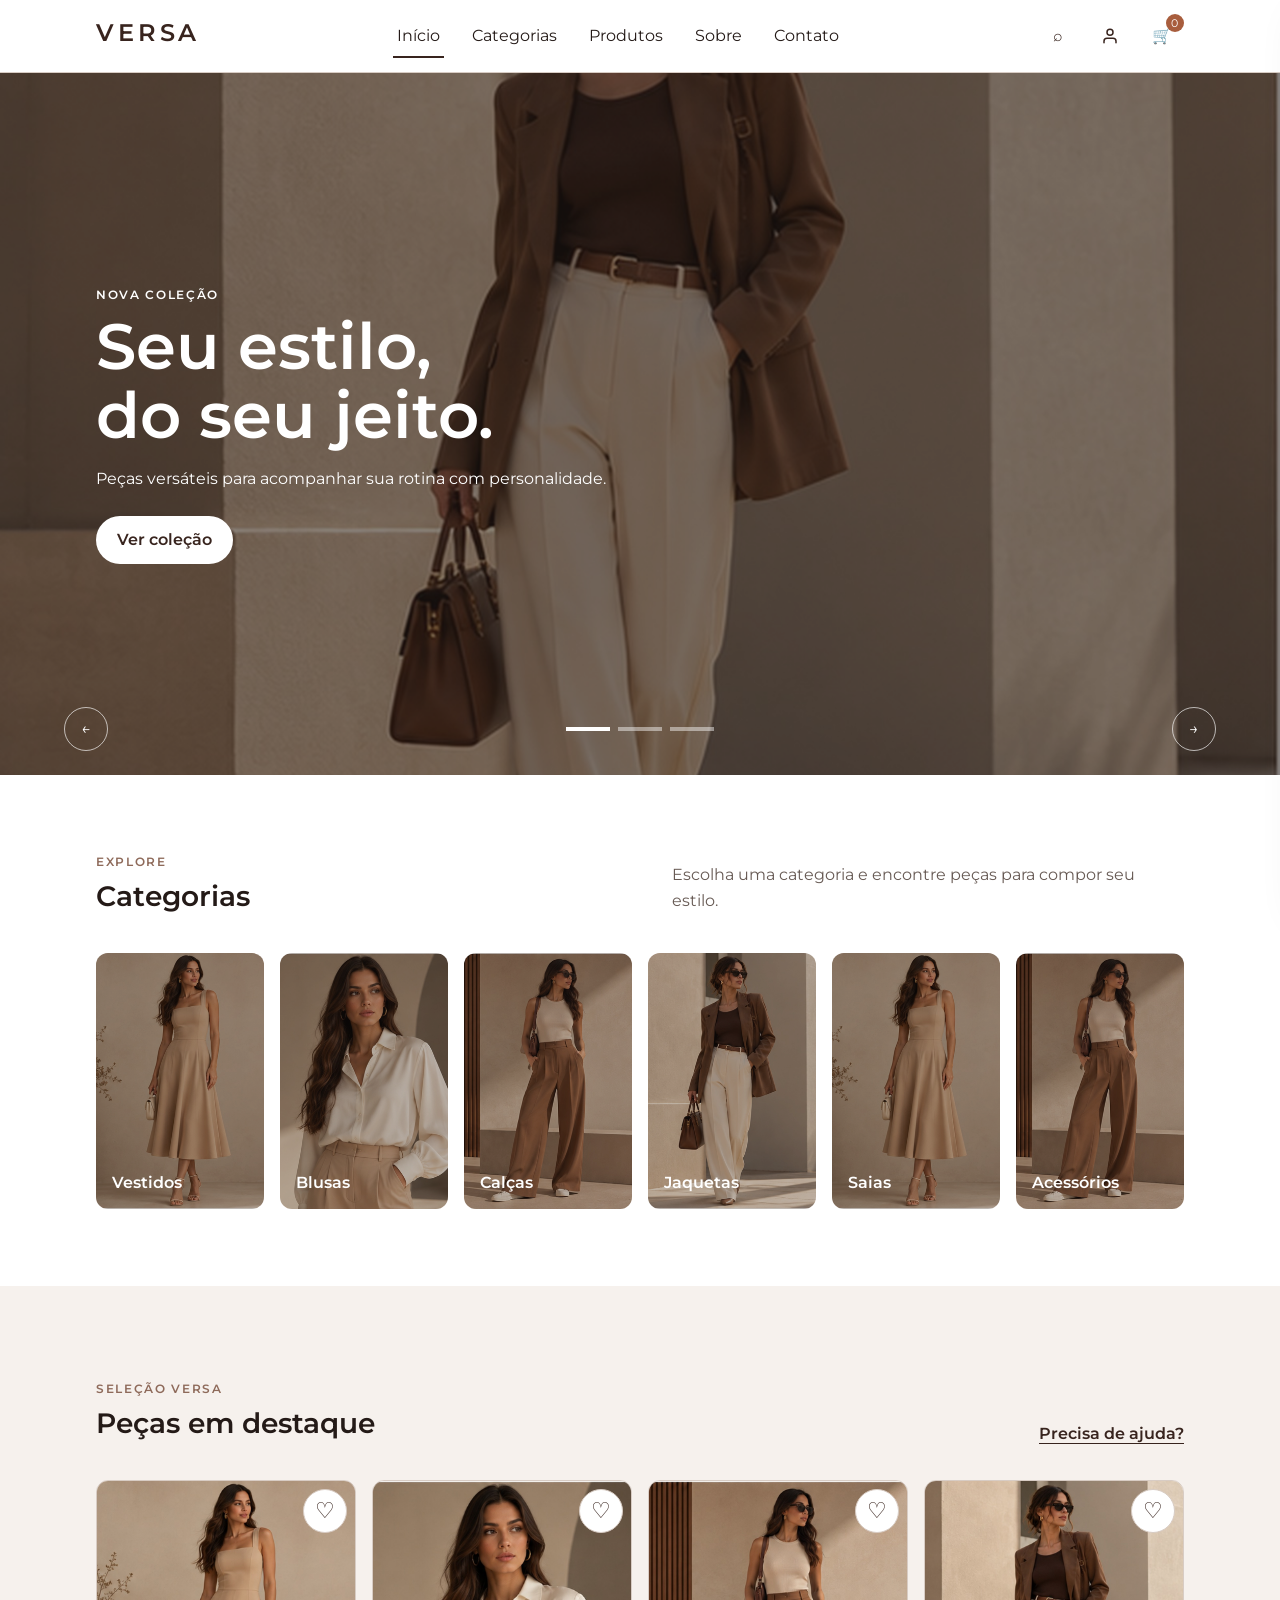
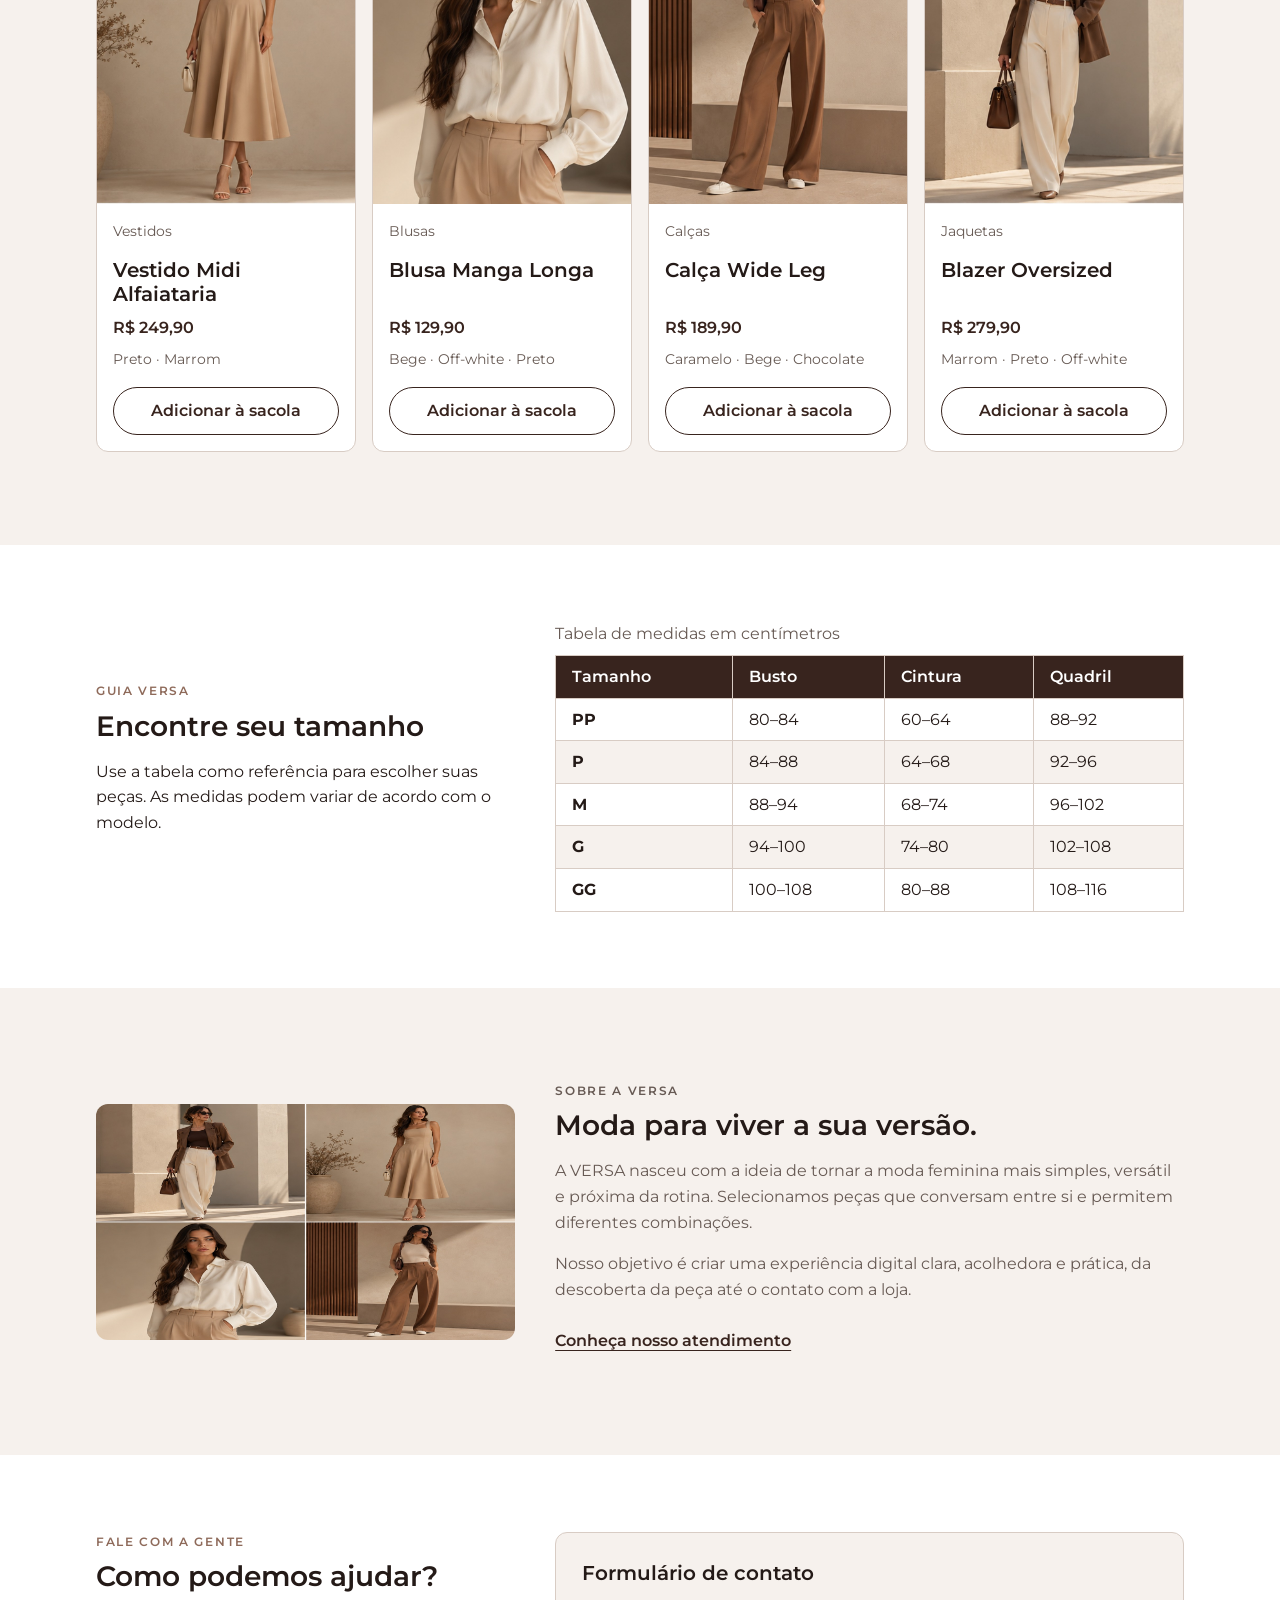
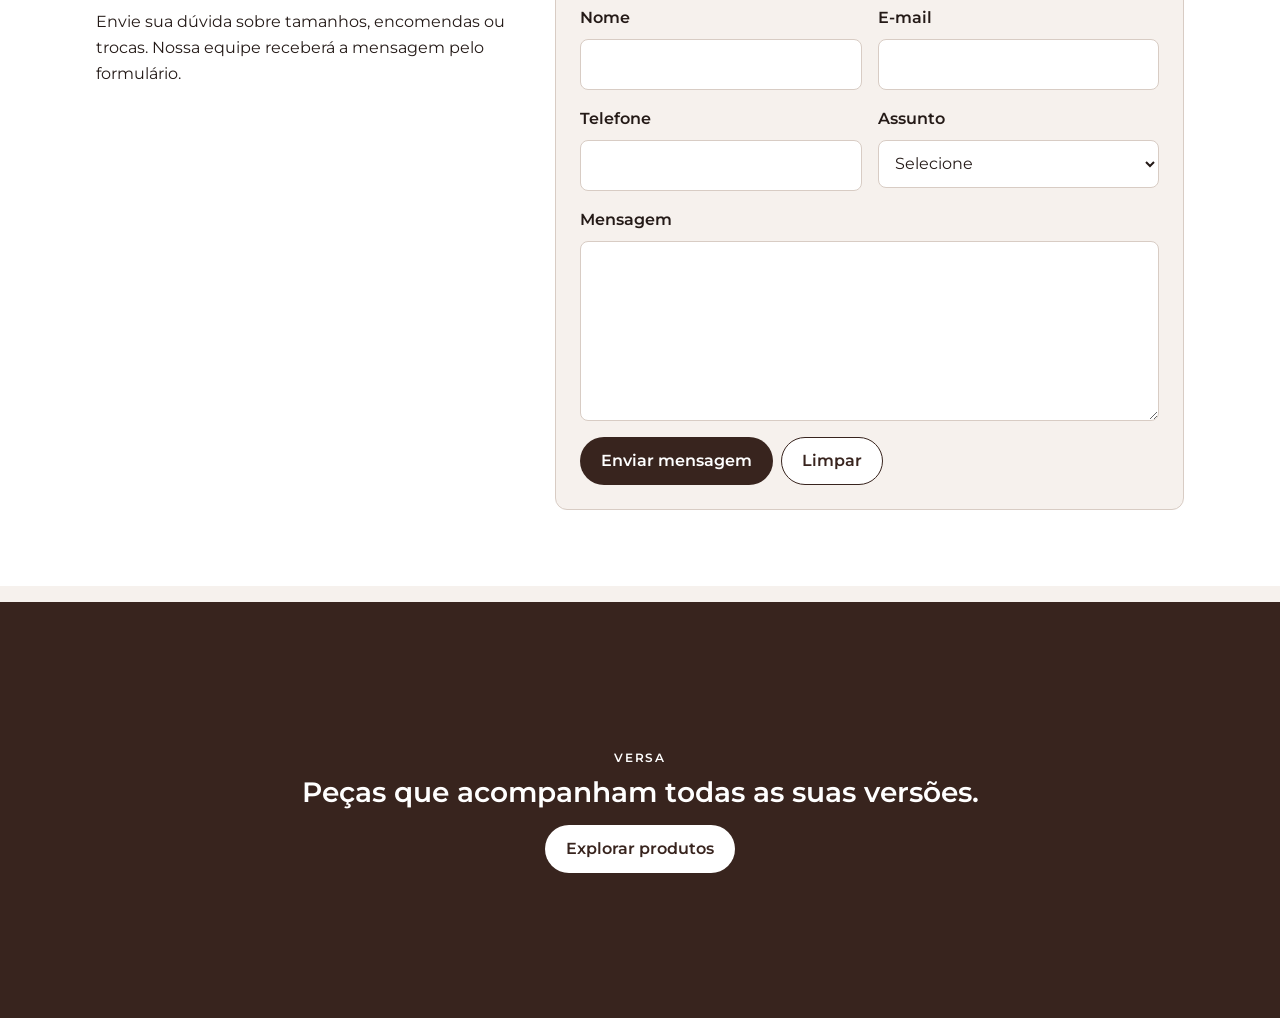
==== commit 66812e01: "Atualiza index, backend, script e validacoes da area do cliente" ====
--- a/frontend/index.html
+++ b/frontend/index.html
@@ -38,7 +38,7 @@
                     <span aria-hidden="true">⌕</span>
                 </button>
                 <button class="icon-button" id="account-button" type="button" aria-label="Abrir área do cliente" aria-expanded="false">
-                    <span aria-hidden="true">◯</span>
+                    <svg aria-hidden="true" width="18" height="18" viewBox="0 0 24 24" fill="none" stroke="currentColor" stroke-width="2" stroke-linecap="round" stroke-linejoin="round"><path d="M20 21v-2a4 4 0 0 0-4-4H8a4 4 0 0 0-4 4v2"></path><circle cx="12" cy="7" r="4"></circle></svg>
                 </button>
                 <button class="bag-button" type="button" aria-label="Abrir sacola">
                     <span aria-hidden="true">🛒</span>
@@ -453,22 +453,26 @@
                 <button class="button button-primary" type="submit">Entrar</button>
             </form>
 
-            <form class="account-form" id="register-panel" role="tabpanel" aria-labelledby="register-tab" action="../backend/processa-cadastro.php" method="POST" hidden>
+            <form class="account-form" id="register-panel" role="tabpanel" aria-labelledby="register-tab" action="../backend/processa-cadastro.php" method="POST" novalidate hidden>
                 <div class="field">
                     <label for="register-name">Nome</label>
                     <input id="register-name" name="nome" type="text" autocomplete="name" required>
+                    <small class="field-error" id="error-register-name" style="color: #b00020; font-size: 12px; display: block; margin-top: 4px;"></small>
                 </div>
                 <div class="field">
                     <label for="register-email">E-mail</label>
                     <input id="register-email" name="email" type="email" autocomplete="email" required>
+                    <small class="field-error" id="error-register-email" style="color: #b00020; font-size: 12px; display: block; margin-top: 4px;"></small>
                 </div>
                 <div class="field">
                     <label for="register-password">Senha</label>
                     <input id="register-password" name="senha" type="password" autocomplete="new-password" minlength="6" required>
+                    <small class="field-error" id="error-register-password" style="color: #b00020; font-size: 12px; display: block; margin-top: 4px;"></small>
                 </div>
                 <div class="field">
                     <label for="register-confirm">Confirmar senha</label>
                     <input id="register-confirm" type="password" autocomplete="new-password" minlength="6" required>
+                    <small class="field-error" id="error-register-confirm" style="color: #b00020; font-size: 12px; display: block; margin-top: 4px;"></small>
                 </div>
                 <p class="form-message" id="register-message" aria-live="polite"></p>
                 <button class="button button-primary" type="submit">Criar minha conta</button>
@@ -480,88 +484,33 @@
                     <p class="form-message" style="font-size: 13px; color: #666; margin-top: 4px;">Gerencie seus dados e acompanhe seus pedidos.</p>
                 </div>
 
-                <!-- Abas estilo Centauro -->
                 <div class="account-subtabs" style="display: flex; gap: 15px; margin-bottom: 20px; border-bottom: 1px solid #eee; padding-bottom: 8px;">
-                    <button type="button" class="subtab-btn active" onclick="switchTab('pedidos', event)" style="background: none; border: none; font-size: 13px; font-weight: 600; color: #2c2c2c; cursor: pointer; padding: 5px 0; border-bottom: 2px solid #2c2c2c;">Meus Pedidos</button>
-                    <button type="button" class="subtab-btn" onclick="switchTab('dados', event)" style="background: none; border: none; font-size: 13px; color: #666; cursor: pointer; padding: 5px 0;">Meus Dados</button>
-                </div>
-
-                <!-- Conteúdo da Aba: Pedidos -->
+                    <button type="button" class="subtab-btn active" data-subtab="pedidos" style="background: none; border: none; font-size: 13px; font-weight: 600; color: #2c2c2c; cursor: pointer; padding: 5px 0; border-bottom: 2px solid #2c2c2c;">Meus Pedidos</button>
+                    <button type="button" class="subtab-btn" data-subtab="dados" style="background: none; border: none; font-size: 13px; color: #666; cursor: pointer; padding: 5px 0;">Meus Dados</button>
+                </div>
+
                 <div id="tab-pedidos" class="subtab-content">
                     <div class="dashboard-section">
                         <div id="lista-pedidos" class="orders-list">
                             <div style="background: #f9f9f9; padding: 20px; border-radius: 6px; text-align: center;">
                                 <p class="empty-order" style="font-size: 13px; color: #777; margin-bottom: 8px;">Você ainda não tem pedidos recentes.</p>
-                                <a href="#produtos" style="font-size: 12px; color: #2c2c2c; text-decoration: underline;">Explorar produtos</a>
+                                <a href="#produtos" style="color: #2c2c2c; text-decoration: underline; font-weight: 600;">Explorar produtos</a>
                             </div>
                         </div>
                     </div>
                 </div>
 
-                <!-- Conteúdo da Aba: Dados Cadastrais -->
-                <div id="tab-dados" class="subtab-content" style="display: none;">
-                    <div style="background: #f9f9f9; padding: 15px; border-radius: 6px; font-size: 13px; color: #444; line-height: 1.6;">
-                        <p style="margin-bottom: 8px;"><strong>Nome:</strong> <span id="user-name-display">-</span></p>
-                        <p><strong>Perfil:</strong> Cliente Cadastrado VERSA</p>
-                    </div>
-                </div>
-
-                <div style="margin-top: 25px; border-top: 1px solid #eee; padding-top: 15px;">
-                    <button class="button button-secondary" id="logout-button" type="button" style="width: 100%;">Sair da conta</button>
-                </div>
+                <div id="tab-dados" class="subtab-content" hidden>
+                    <div class="dashboard-section" style="background: #f9f9f9; padding: 15px; border-radius: 6px; font-size: 13px; color: #444;">
+                        <p style="margin-bottom: 6px;"><strong>Nome:</strong> <span id="user-display-name">-</span></p>
+                        <p style="margin-bottom: 6px;"><strong>E-mail:</strong> <span id="user-display-email">-</span></p>
+                        <p style="margin-bottom: 0;"><strong>Status:</strong> Conta Ativa</p>
+                    </div>
+                </div>
+
+                <button class="button button-secondary" id="logout-button" type="button" style="width: 100%; margin-top: 15px;">Sair da conta</button>
             </div>
         </div>
     </div>
-
-    <footer class="site-footer">
-        <div class="container footer-grid">
-            <div>
-                <a class="footer-logo" href="#inicio">VERSA</a>
-                <p>Moda feminina com praticidade, estilo e personalidade.</p>
-            </div>
-            <div>
-                <h3>Navegação</h3>
-                <a href="#categorias">Categorias</a>
-                <a href="#produtos">Produtos</a>
-                <a href="#sobre">Sobre</a>
-                <a href="#contato">Contato</a>
-            </div>
-            <div>
-                <h3>Atendimento</h3>
-                <p>Segunda a sexta, 9h às 18h.</p>
-                <p>Resposta por formulário de contato.</p>
-            </div>
-        </div>
-        <div class="container footer-bottom">
-            <p>© 2026 VERSA. Projeto acadêmico Newton Paiva.</p>
-        </div>
-    </footer>
-
-    <script src="js/script.js"></script>
-    <script>
-        function switchTab(tab, event) {
-            const pedidosTab = document.getElementById('tab-pedidos');
-            const dadosTab = document.getElementById('tab-dados');
-            const buttons = document.querySelectorAll('.subtab-btn');
-
-            buttons.forEach(btn => {
-                btn.style.borderBottom = 'none';
-                btn.style.color = '#666';
-                btn.style.fontWeight = '400';
-            });
-
-            if (tab === 'pedidos') {
-                pedidosTab.style.display = 'block';
-                dadosTab.style.display = 'none';
-            } else {
-                pedidosTab.style.display = 'none';
-                dadosTab.style.display = 'block';
-            }
-
-            event.target.style.borderBottom = '2px solid #2c2c2c';
-            event.target.style.color = '#2c2c2c';
-            event.target.style.fontWeight = '600';
-        }
-    </script>
 </body>
 </html>
